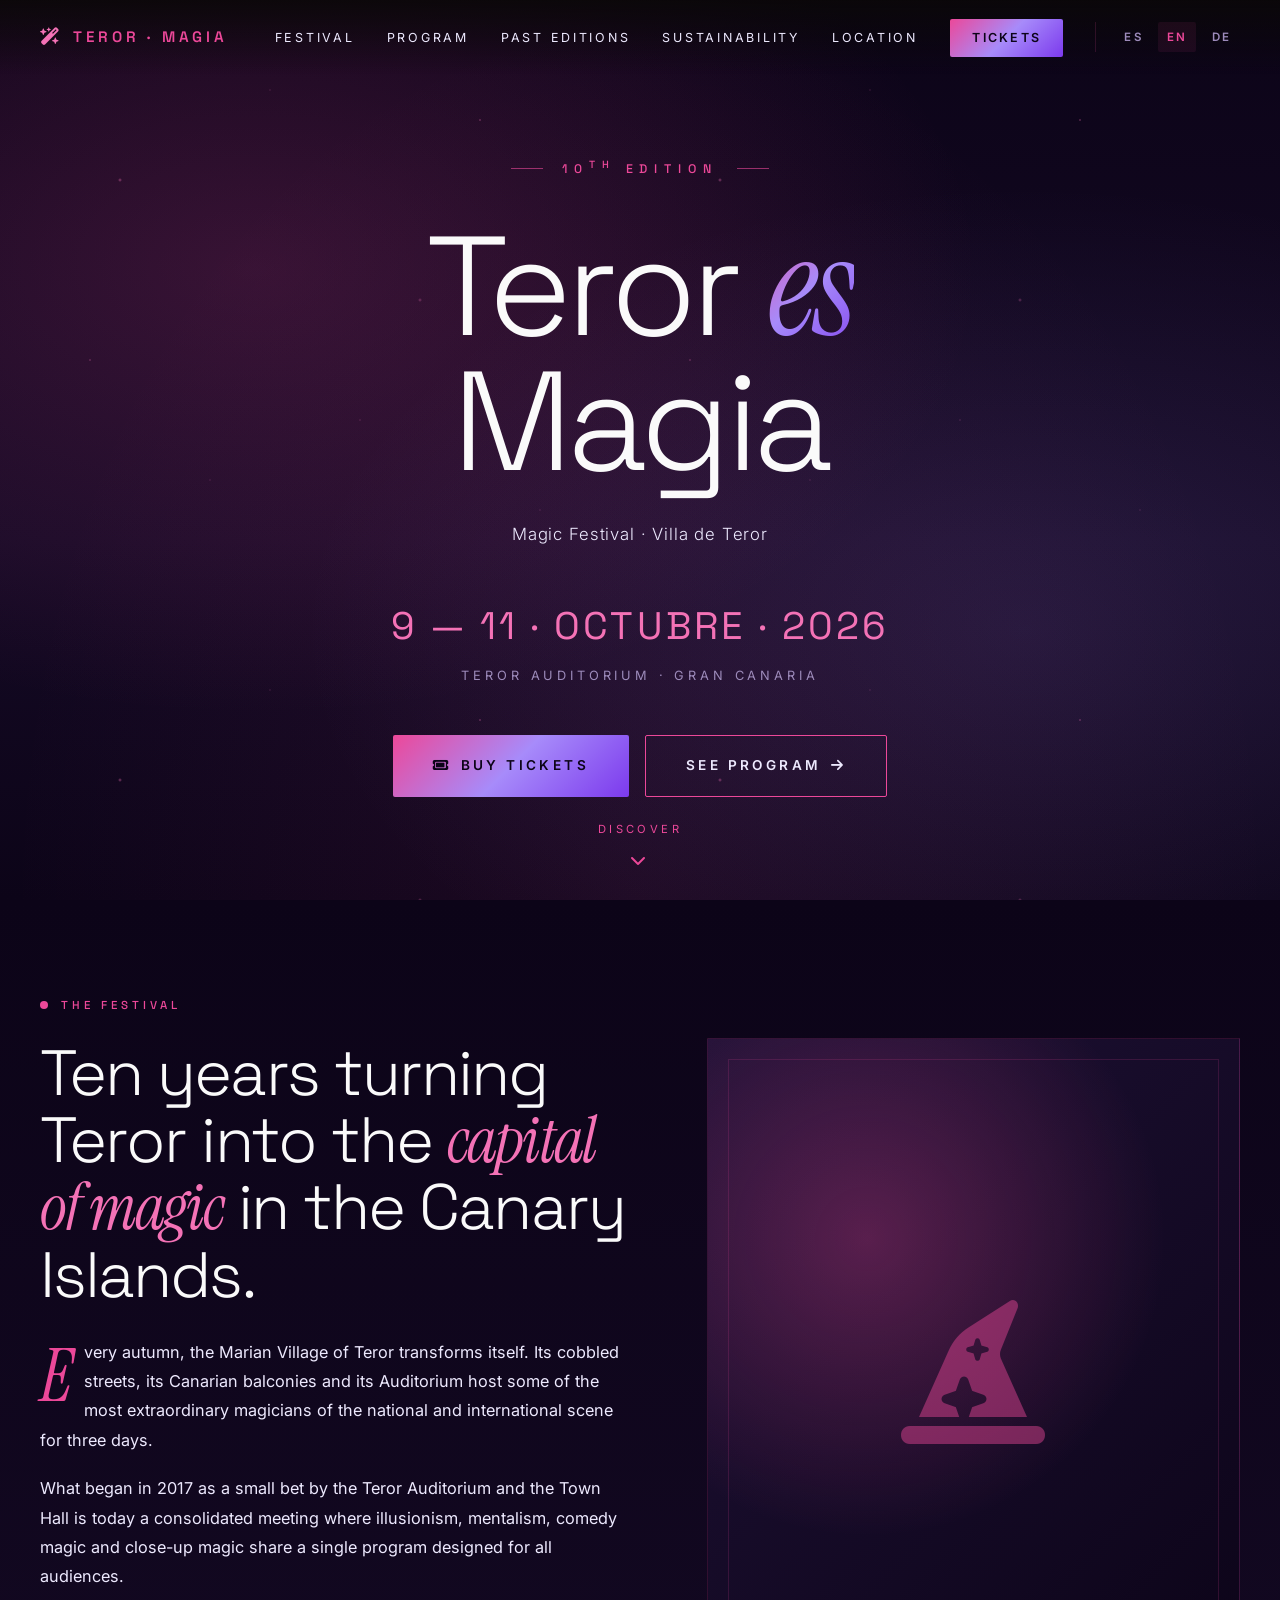
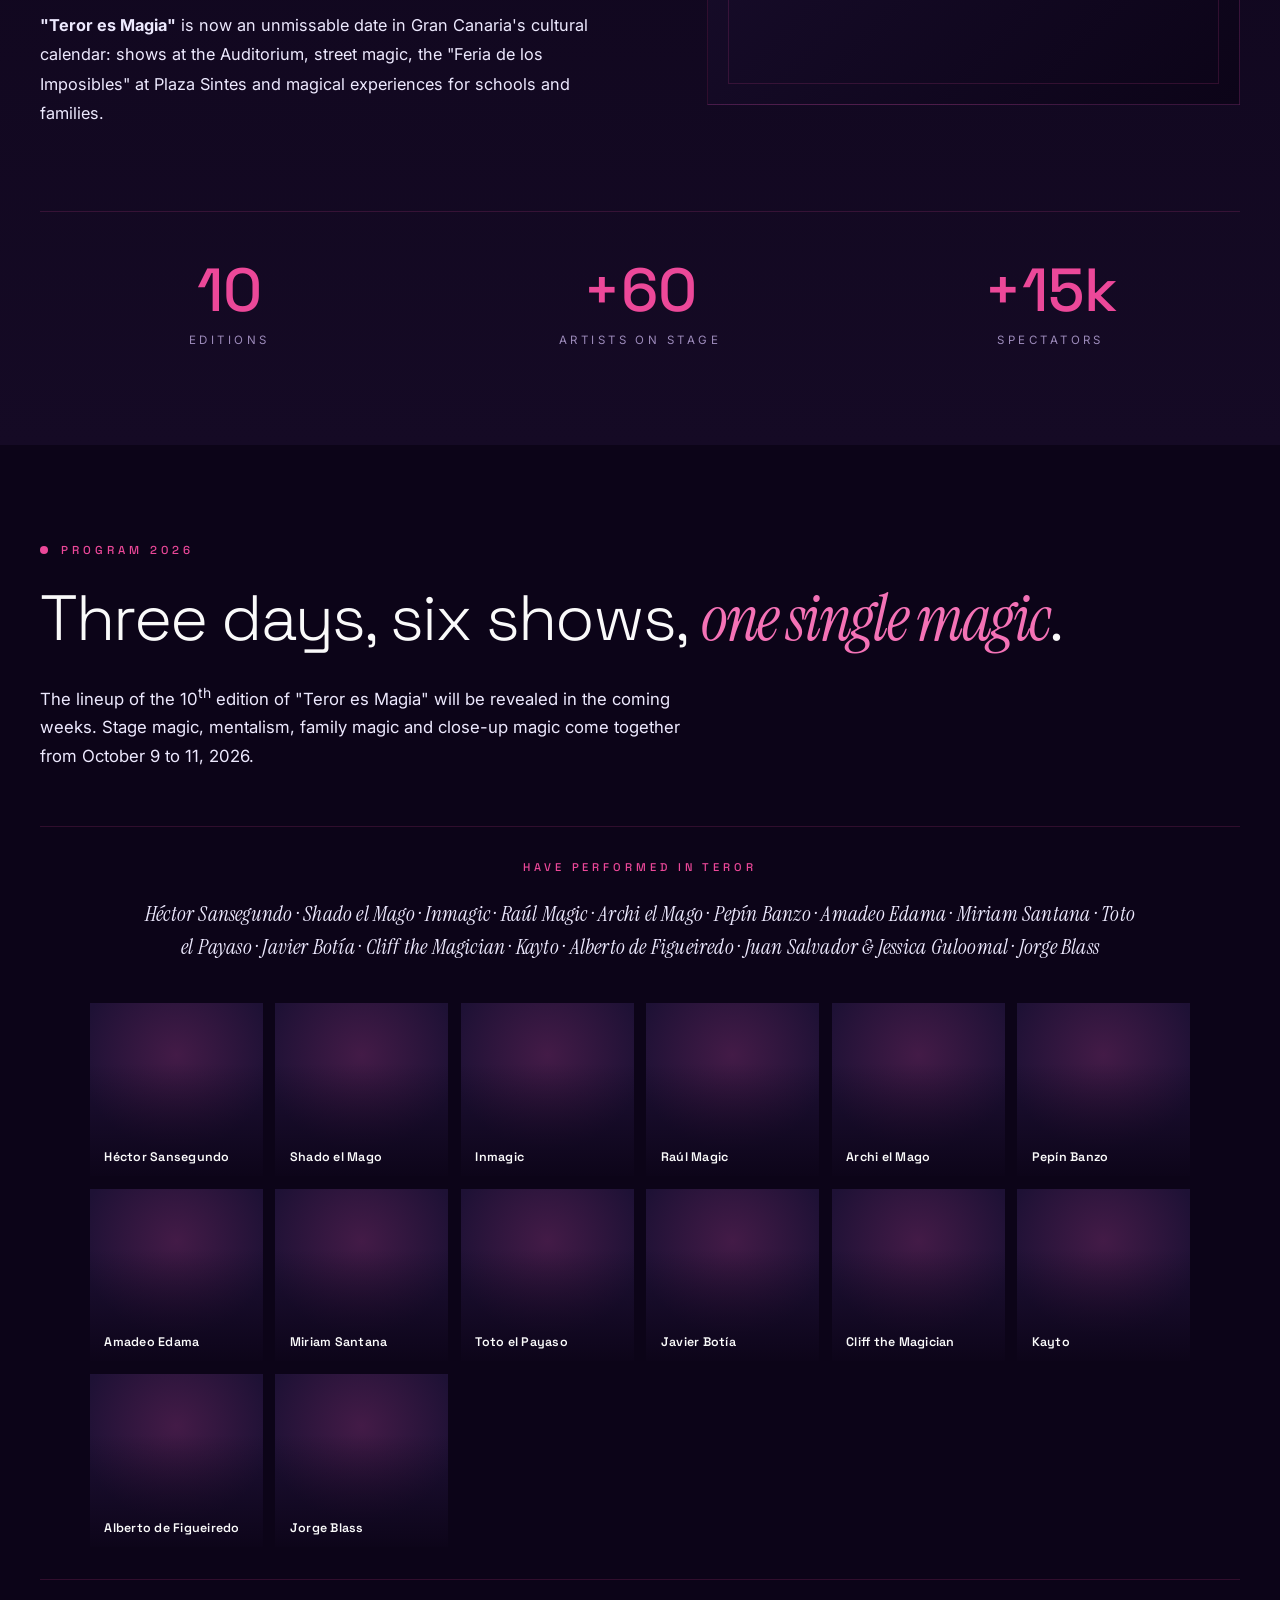
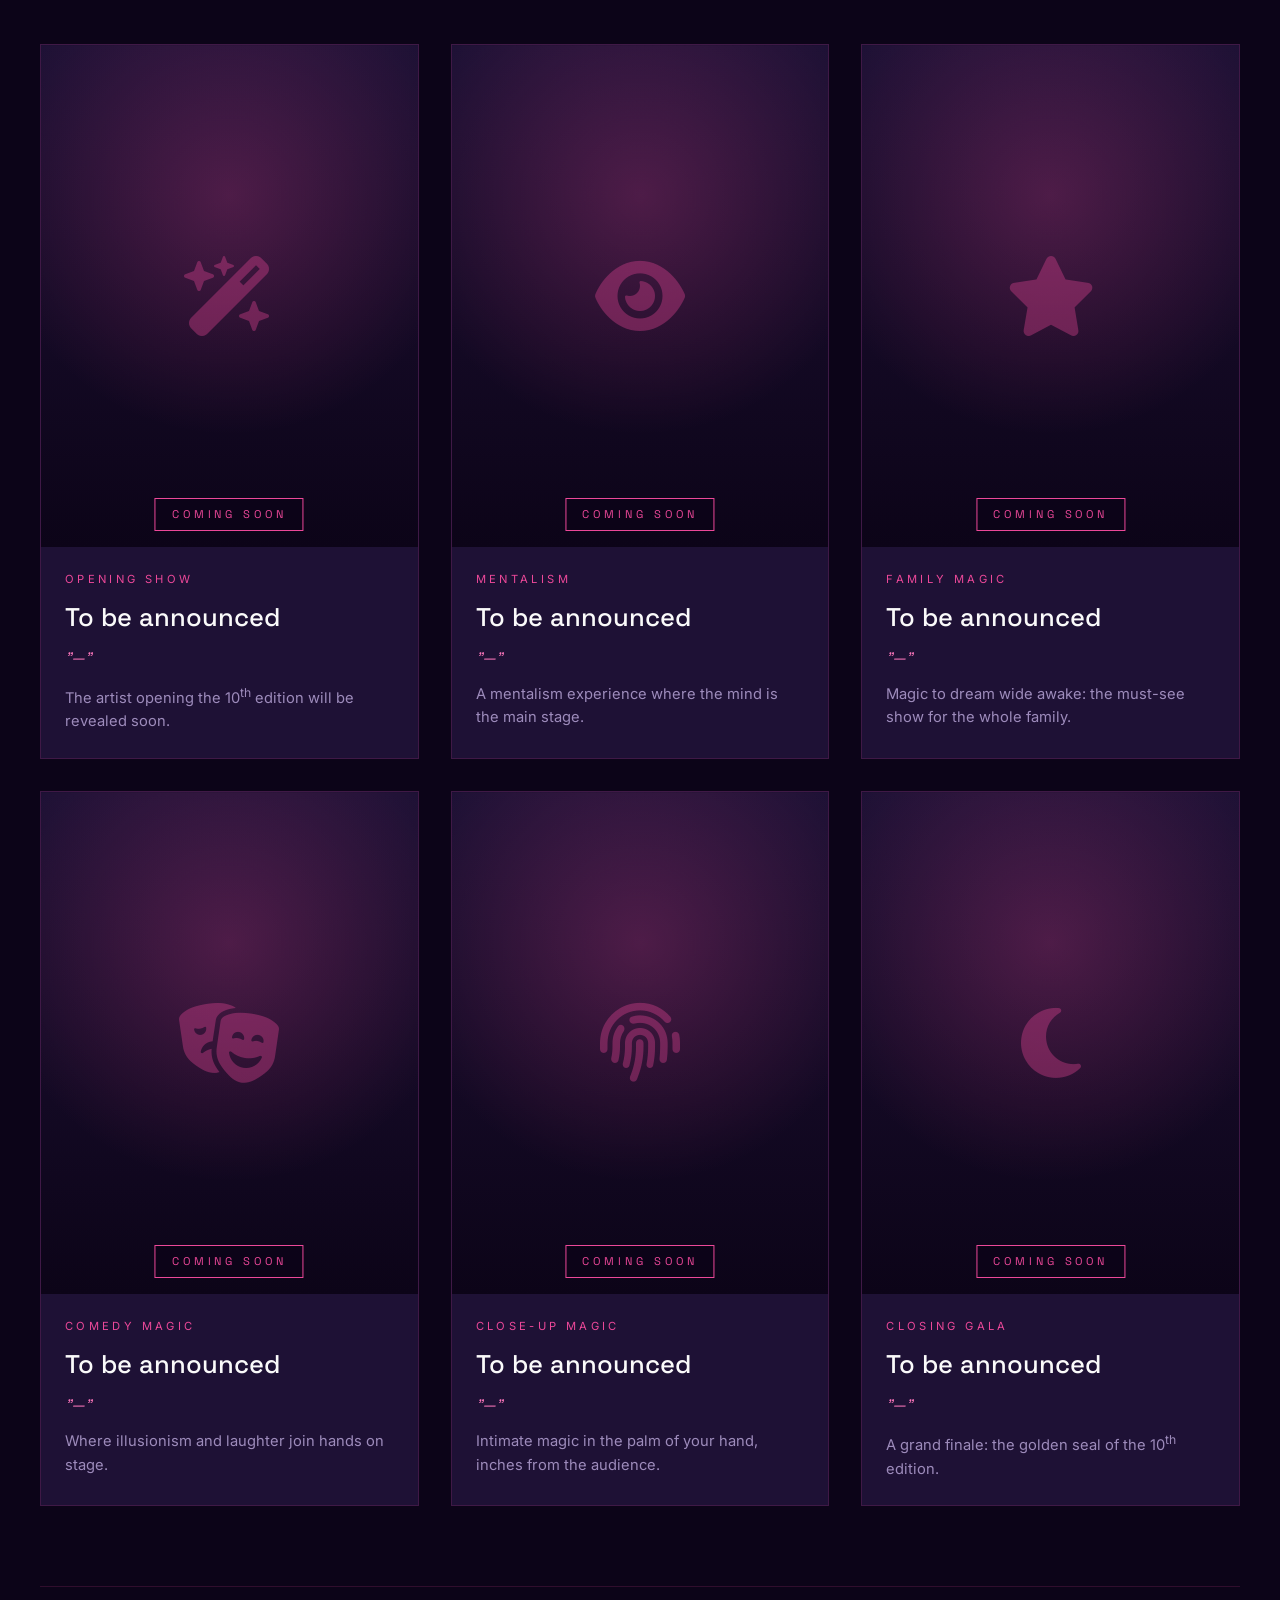
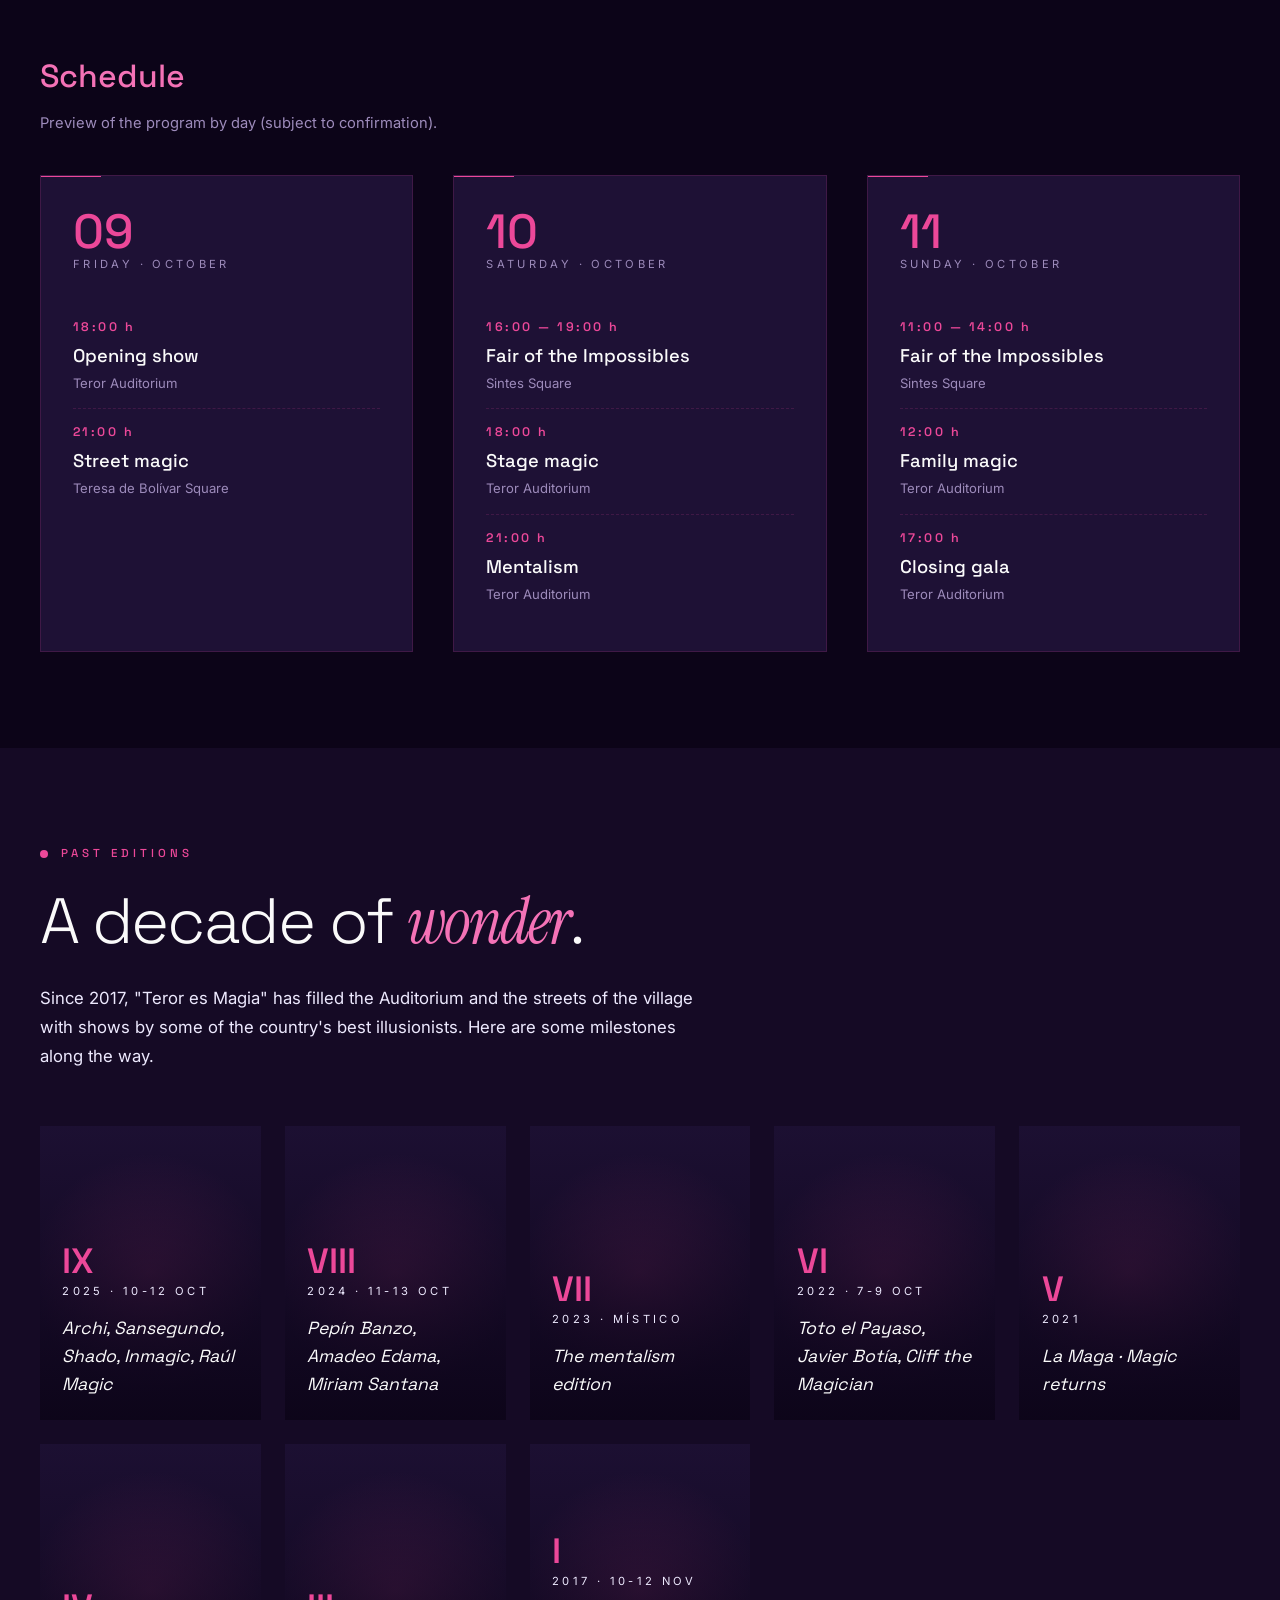
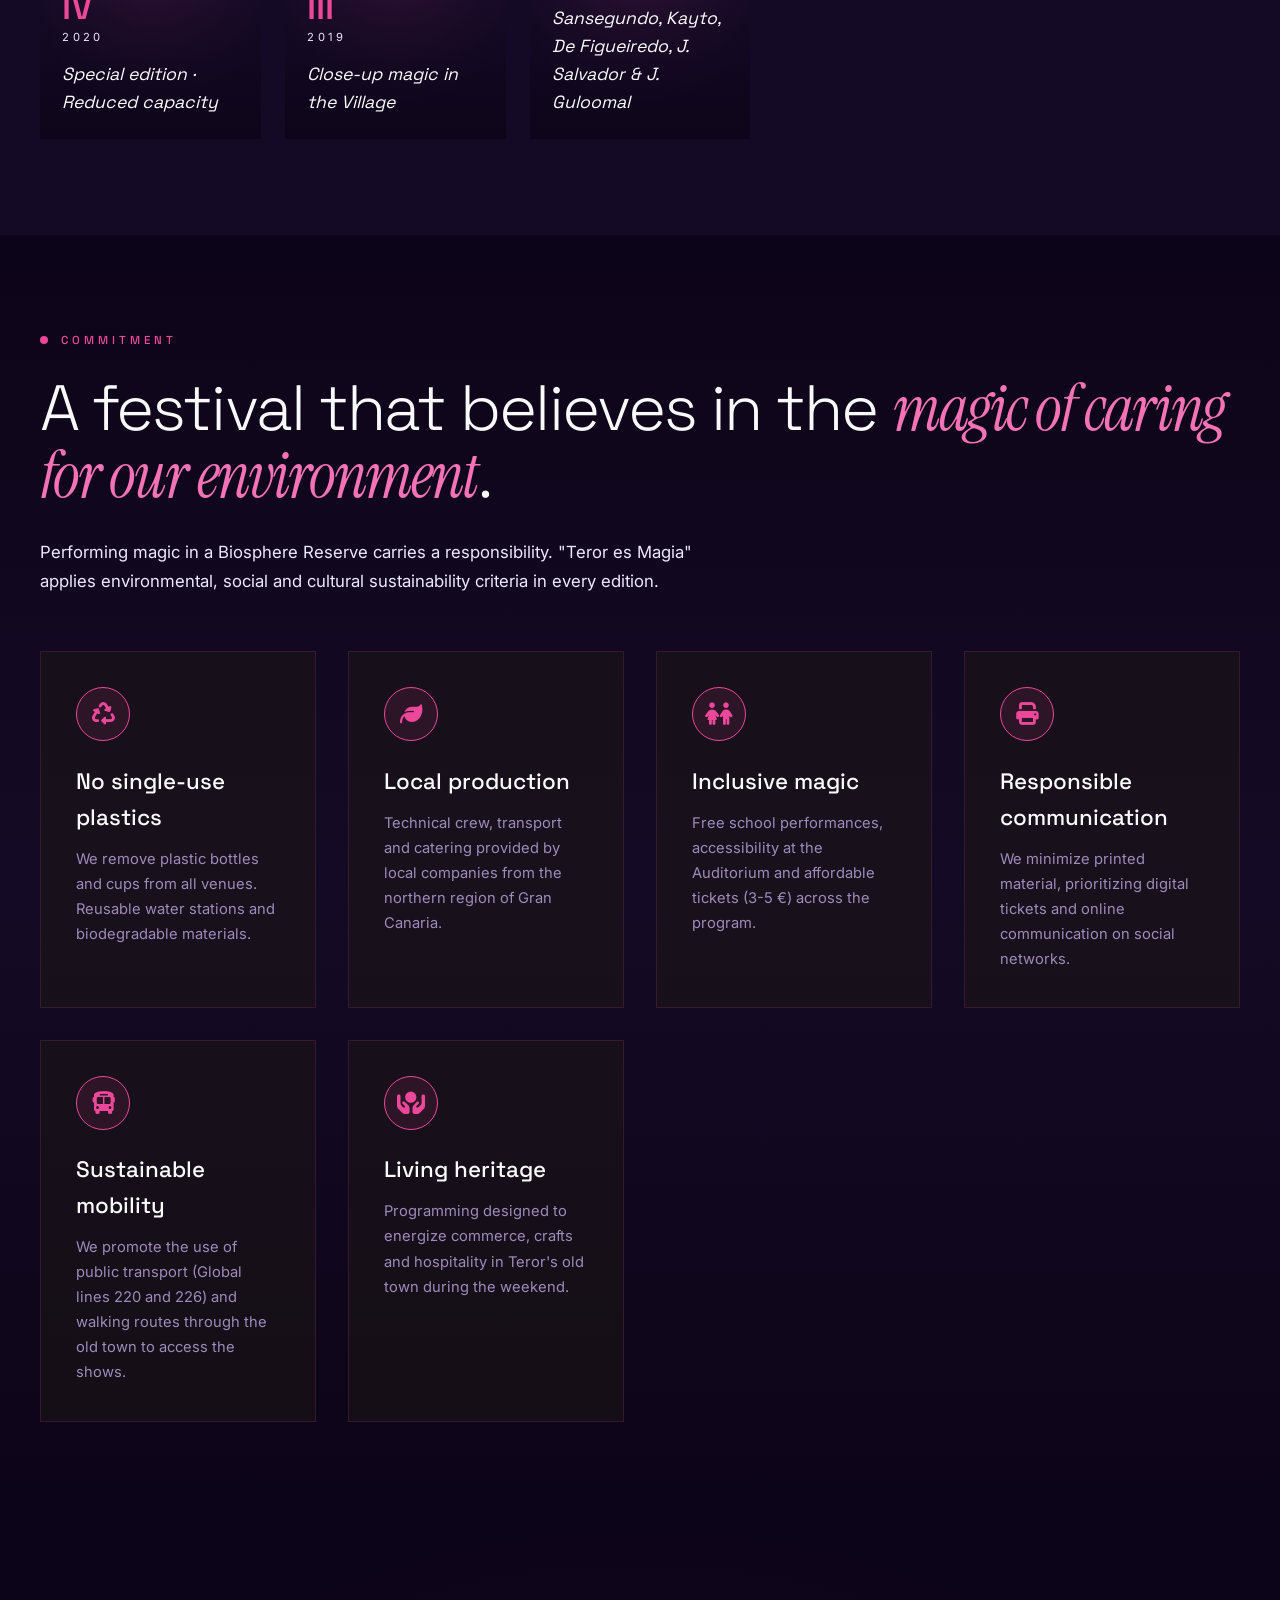
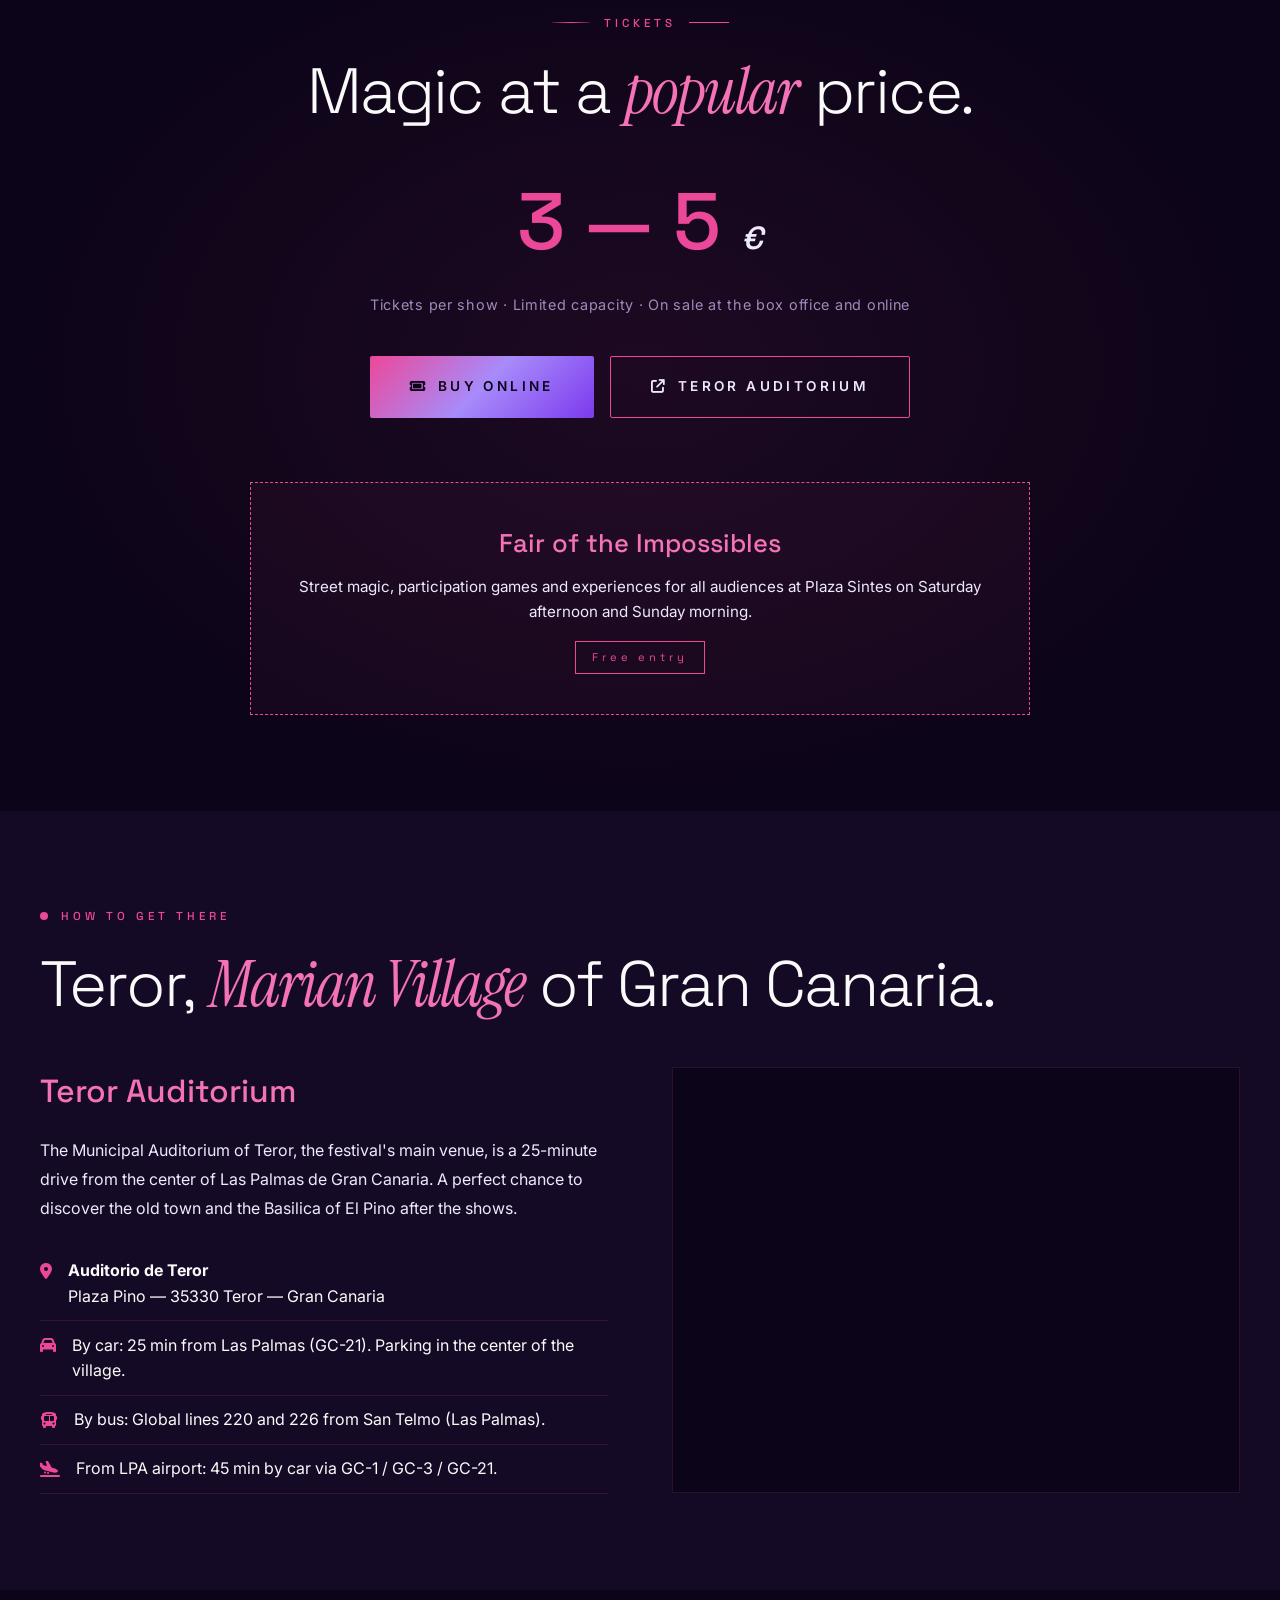
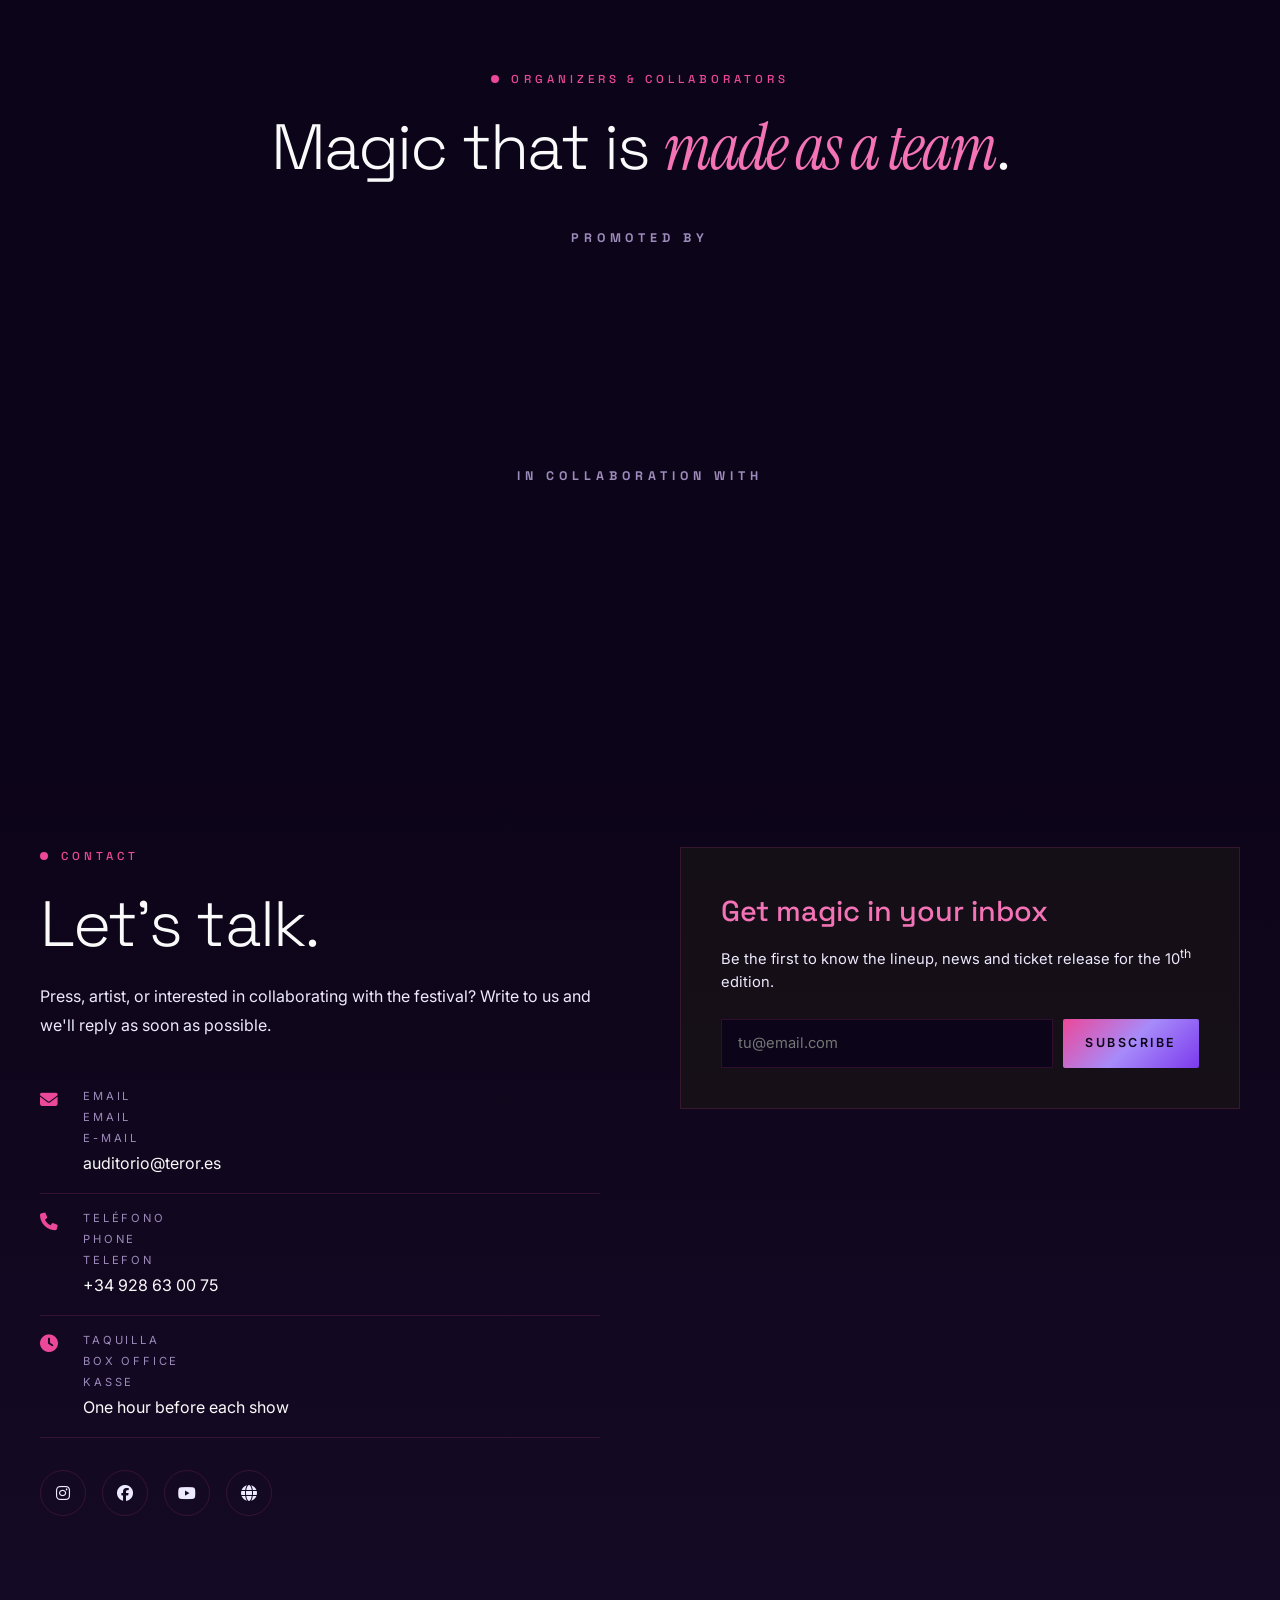
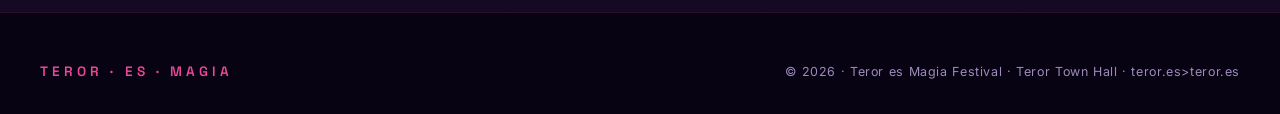
==== index.html @ 79faaa93 "Web Teror es Magia 2026 - X edicion" ====
<!DOCTYPE html>
<html lang="es">
<head>
<meta charset="UTF-8">
<meta name="viewport" content="width=device-width, initial-scale=1.0">
<title>Teror es Magia · X Festival de Magia · 9-11 octubre 2026</title>
<meta name="description" content="X Festival Teror es Magia. Del 9 al 11 de octubre de 2026, la Villa de Teror (Gran Canaria) se convierte en la capital de la magia y el ilusionismo.">
<meta property="og:title" content="Teror es Magia · X Festival de Magia">
<meta property="og:description" content="Del 9 al 11 de octubre de 2026, la Villa de Teror se transforma en el epicentro de la magia en Canarias.">
<meta property="og:type" content="website">
<meta property="og:locale" content="es_ES">
<meta property="og:locale:alternate" content="en_US">
<meta property="og:locale:alternate" content="de_DE">
<link rel="icon" type="image/svg+xml" href="img/favicon.svg">
<link rel="preconnect" href="https://fonts.googleapis.com">
<link rel="preconnect" href="https://fonts.gstatic.com" crossorigin>
<link href="https://fonts.googleapis.com/css2?family=Space+Grotesk:wght@300;400;500;600;700&family=Inter:wght@200;300;400;500;600;700&family=Instrument+Serif:ital@0;1&display=swap" rel="stylesheet">
<link rel="stylesheet" href="https://cdnjs.cloudflare.com/ajax/libs/font-awesome/6.5.1/css/all.min.css">
<style>
/* =================  RESET & BASE  ================= */
*,*::before,*::after{box-sizing:border-box;margin:0;padding:0}
:root{
  --bg:#0c0418;
  --bg-2:#150a25;
  --bg-3:#1e1135;
  --surface:#1a0e2e;
  --gold:#ec4899;             /* magenta principal (kept var name) */
  --gold-light:#f472b6;       /* magenta claro */
  --gold-dim:#a21caf;         /* magenta profundo */
  --cream:#ede9fe;
  --white:#fafafa;
  --mute:#9d8bbb;
  --red:#d946ef;              /* electric */
  --line:rgba(236,72,153,0.16);
  --shadow-gold:0 10px 40px rgba(236,72,153,0.22);
  --grad-gold:linear-gradient(135deg,#ec4899 0%,#a78bfa 50%,#7c3aed 100%);
  --grad-dark:linear-gradient(180deg,rgba(12,4,24,0) 0%,rgba(12,4,24,0.88) 70%,#0c0418 100%);
  --font-serif:'Space Grotesk',system-ui,sans-serif;
  --font-display:'Space Grotesk',system-ui,sans-serif;
  --font-italic:'Instrument Serif',serif;
  --font-body:'Inter',system-ui,sans-serif;
  --tr:0.4s cubic-bezier(.2,.7,.2,1);
}
html{scroll-behavior:smooth;-webkit-text-size-adjust:100%}
body{
  font-family:var(--font-body);
  background:var(--bg);
  color:var(--white);
  line-height:1.6;
  overflow-x:hidden;
  -webkit-font-smoothing:antialiased;
}
img{max-width:100%;display:block}
a{color:inherit;text-decoration:none;transition:color var(--tr)}
button{font:inherit;cursor:pointer;border:none;background:none;color:inherit}

/* =================  PAGE LOADER  ================= */
.loader{
  position:fixed;inset:0;background:var(--bg);z-index:9999;
  display:flex;align-items:center;justify-content:center;
  animation:loaderOut 0.6s ease 2.2s forwards;
}
.loader-logo{
  font-family:var(--font-serif);font-size:clamp(1.5rem,4vw,2.5rem);
  letter-spacing:0.4em;color:var(--gold);
  display:flex;gap:0.4em;
}
.loader-logo span{
  opacity:0;animation:letterIn 0.4s ease forwards;
}
.loader-logo span:nth-child(1){animation-delay:0.05s}
.loader-logo span:nth-child(2){animation-delay:0.15s}
.loader-logo span:nth-child(3){animation-delay:0.25s}
.loader-logo span:nth-child(4){animation-delay:0.35s}
.loader-logo span:nth-child(5){animation-delay:0.45s}
.loader-logo span:nth-child(6){animation-delay:0.55s}
.loader-logo span:nth-child(7){animation-delay:0.65s}
.loader-logo span:nth-child(8){animation-delay:0.75s}
.loader-logo span:nth-child(9){animation-delay:0.85s}
.loader-logo span:nth-child(10){animation-delay:0.95s}
.loader-logo span:nth-child(11){animation-delay:1.05s}
.loader-logo span:nth-child(12){animation-delay:1.15s}
.loader-logo span:nth-child(13){animation-delay:1.25s}
@keyframes letterIn{
  0%{opacity:0;transform:translateY(20px) rotateX(-90deg)}
  100%{opacity:1;transform:translateY(0) rotateX(0)}
}
@keyframes loaderOut{
  0%{opacity:1;visibility:visible}
  100%{opacity:0;visibility:hidden;pointer-events:none}
}
.loader.hidden{display:none}

/* =================  NAVBAR  ================= */
.nav{
  position:fixed;top:0;left:0;right:0;z-index:100;
  padding:1.4rem 2.5rem;
  display:flex;align-items:center;justify-content:space-between;
  transition:background var(--tr),padding var(--tr),box-shadow var(--tr);
  background:linear-gradient(180deg,rgba(10,8,7,0.85) 0%,rgba(10,8,7,0) 100%);
  backdrop-filter:blur(0px);
}
.nav.scrolled{
  background:rgba(10,8,7,0.92);
  backdrop-filter:blur(12px);
  padding:0.9rem 2.5rem;
  box-shadow:0 1px 0 var(--line),0 8px 30px rgba(0,0,0,0.5);
}
.nav-brand{
  font-family:var(--font-serif);
  letter-spacing:0.25em;
  font-size:0.95rem;
  font-weight:600;
  color:var(--gold);
  display:flex;align-items:center;gap:0.6rem;
}
.nav-brand i{color:var(--gold-light);font-size:1.1rem}
.nav-links{
  display:flex;gap:2rem;align-items:center;list-style:none;
}
.nav-links a{
  font-size:0.78rem;letter-spacing:0.22em;
  text-transform:uppercase;color:var(--cream);
  position:relative;padding:0.5rem 0;
}
.nav-links a:hover{color:var(--gold-light)}
.nav-links a::after{
  content:'';position:absolute;left:0;bottom:-2px;
  width:0;height:1px;background:var(--gold);transition:width var(--tr);
}
.nav-links a:hover::after{width:100%}
.nav-cta{
  background:var(--grad-gold);
  color:#0c0418 !important;
  padding:0.7rem 1.4rem !important;
  border-radius:2px;
  font-weight:600;
  letter-spacing:0.18em !important;
  transition:transform var(--tr),box-shadow var(--tr);
}
.nav-cta:hover{
  transform:translateY(-2px);
  box-shadow:var(--shadow-gold);
}
.nav-cta::after{display:none !important}
.lang-switch{
  display:flex;gap:0.4rem;align-items:center;
  padding-left:1.2rem;border-left:1px solid var(--line);
}
.lang-btn{
  font-size:0.72rem;letter-spacing:0.2em;font-weight:600;
  padding:0.35rem 0.55rem;
  color:var(--mute);transition:color var(--tr);
  border-radius:2px;
}
.lang-btn.active{color:var(--gold);background:rgba(236,72,153,0.08)}
.lang-btn:hover{color:var(--gold-light)}
.hamburger{display:none;flex-direction:column;gap:5px;padding:0.3rem;z-index:101}
.hamburger span{width:24px;height:1.5px;background:var(--cream);transition:transform var(--tr),opacity var(--tr)}
.hamburger.open span:nth-child(1){transform:translateY(7px) rotate(45deg)}
.hamburger.open span:nth-child(2){opacity:0}
.hamburger.open span:nth-child(3){transform:translateY(-7px) rotate(-45deg)}

@media (max-width:980px){
  .nav{padding:1rem 1.4rem}
  .nav.scrolled{padding:0.8rem 1.4rem}
  .hamburger{display:flex}
  .nav-links{
    position:fixed;top:0;right:-100%;width:80%;max-width:340px;height:100vh;
    background:var(--bg-2);flex-direction:column;justify-content:center;gap:2rem;
    transition:right var(--tr);padding:2rem;border-left:1px solid var(--line);
  }
  .nav-links.open{right:0}
  .nav-links a{font-size:0.95rem}
  .lang-switch{padding-left:0;border-left:0;border-top:1px solid var(--line);padding-top:1.5rem;margin-top:1rem}
}

/* =================  HERO  ================= */
.hero{
  position:relative;min-height:100vh;
  display:flex;flex-direction:column;justify-content:center;align-items:center;
  text-align:center;padding:6rem 1.5rem 3rem;
  overflow:hidden;
}
.hero::before{
  content:'';position:absolute;inset:0;z-index:0;
  background:
    radial-gradient(ellipse at 20% 30%,rgba(236,72,153,0.18) 0%,transparent 50%),
    radial-gradient(ellipse at 80% 70%,rgba(167,139,250,0.12) 0%,transparent 50%),
    radial-gradient(ellipse at 50% 100%,rgba(236,72,153,0.08) 0%,transparent 70%),
    linear-gradient(180deg,#0c0418 0%,#150a25 60%,#0c0418 100%);
}
.hero::after{
  content:'';position:absolute;inset:0;z-index:0;opacity:0.6;
  background-image:
    radial-gradient(2px 2px at 20% 30%,rgba(244,114,182,0.8),transparent),
    radial-gradient(1px 1px at 60% 70%,rgba(244,114,182,0.6),transparent),
    radial-gradient(1.5px 1.5px at 80% 20%,rgba(244,114,182,0.7),transparent),
    radial-gradient(1px 1px at 35% 80%,rgba(244,114,182,0.5),transparent),
    radial-gradient(2px 2px at 70% 50%,rgba(244,114,182,0.6),transparent),
    radial-gradient(1px 1px at 90% 85%,rgba(244,114,182,0.5),transparent),
    radial-gradient(1.5px 1.5px at 15% 60%,rgba(244,114,182,0.6),transparent),
    radial-gradient(1px 1px at 45% 15%,rgba(244,114,182,0.5),transparent);
  background-size:600px 600px;
  animation:twinkle 8s ease-in-out infinite;
}
@keyframes twinkle{
  0%,100%{opacity:0.4}
  50%{opacity:0.8}
}
.hero-inner{position:relative;z-index:2;max-width:1100px;margin:0 auto}
.hero-edition{
  font-family:var(--font-serif);font-weight:500;
  font-size:0.78rem;letter-spacing:0.55em;
  color:var(--gold);margin-bottom:2.5rem;
  display:inline-flex;align-items:center;gap:1.2rem;
  text-transform:uppercase;
}
.hero-edition::before,.hero-edition::after{
  content:'';width:32px;height:1px;background:var(--gold);opacity:0.6;
}
.hero-title{
  font-family:var(--font-display);
  font-size:clamp(3.5rem,11vw,9.5rem);
  font-weight:300;line-height:0.95;
  color:var(--white);
  margin-bottom:2rem;
  letter-spacing:-0.04em;
}
.hero-title .gold{
  font-family:var(--font-italic);
  background:var(--grad-gold);
  -webkit-background-clip:text;background-clip:text;
  -webkit-text-fill-color:transparent;
  font-style:italic;
  font-weight:400;
  letter-spacing:-0.02em;
}
.hero-sub{
  font-family:var(--font-body);
  font-size:clamp(0.85rem,1.4vw,1.05rem);
  letter-spacing:0.05em;font-weight:300;
  color:var(--cream);
  margin-bottom:3rem;
  opacity:0.9;
}
.hero-dates{
  font-family:var(--font-display);
  font-size:clamp(1.4rem,3.5vw,2.4rem);
  font-weight:400;
  color:var(--gold-light);
  margin-bottom:0.6rem;letter-spacing:0.08em;
}
.hero-place{
  font-size:0.8rem;letter-spacing:0.3em;
  color:var(--mute);text-transform:uppercase;
  margin-bottom:3rem;
}
.hero-cta{display:flex;gap:1rem;justify-content:center;flex-wrap:wrap}
.btn{
  display:inline-flex;align-items:center;gap:0.6rem;
  padding:1rem 2rem;font-size:0.78rem;
  letter-spacing:0.25em;text-transform:uppercase;font-weight:600;
  transition:all var(--tr);border-radius:2px;
  cursor:pointer;
}
.btn-primary{
  background:var(--grad-gold);color:#0c0418;
}
.btn-primary:hover{transform:translateY(-3px);box-shadow:var(--shadow-gold)}
.btn-ghost{
  background:transparent;color:var(--cream);
  border:1px solid var(--gold);
}
.btn-ghost:hover{background:rgba(236,72,153,0.1);color:var(--gold-light)}
.btn-large{padding:1.2rem 2.5rem;font-size:0.85rem}

.hero-scroll{
  position:absolute;bottom:2rem;left:50%;transform:translateX(-50%);
  z-index:2;font-size:0.7rem;letter-spacing:0.3em;
  color:var(--gold);text-transform:uppercase;
  display:flex;flex-direction:column;align-items:center;gap:0.8rem;
}
.hero-scroll i{font-size:1rem;animation:bounce 2s infinite}
@keyframes bounce{
  0%,100%{transform:translateY(0)}
  50%{transform:translateY(8px)}
}

/* =================  SECTIONS  ================= */
section{padding:6rem 2rem;position:relative}
.container{max-width:1200px;margin:0 auto}
.section-label{
  font-family:var(--font-serif);font-weight:500;
  font-size:0.72rem;letter-spacing:0.35em;
  color:var(--gold);text-transform:uppercase;
  margin-bottom:1.6rem;
  display:flex;align-items:center;gap:0.8rem;
}
.section-label::before{
  content:'';width:8px;height:8px;border-radius:50%;background:var(--gold);
}
.section-title{
  font-family:var(--font-display);
  font-size:clamp(2.2rem,5vw,4rem);
  font-weight:300;line-height:1.05;
  color:var(--white);margin-bottom:1.8rem;
  letter-spacing:-0.03em;
}
.section-title em{
  font-style:italic;color:var(--gold-light);
  font-family:var(--font-italic);font-weight:400;
}
.section-intro{
  font-size:1.05rem;color:var(--cream);
  max-width:680px;margin-bottom:3.5rem;
  line-height:1.7;
}

/* =================  ABOUT  ================= */
#sobre{background:linear-gradient(180deg,#0c0418 0%,#150a25 100%)}
.about-grid{
  display:grid;grid-template-columns:1.1fr 1fr;gap:5rem;align-items:center;
}
.about-text p{margin-bottom:1.2rem;color:var(--cream);font-size:1.02rem;line-height:1.8}
.about-text .lead::first-letter{
  font-family:var(--font-italic);font-size:4.5rem;font-weight:400;
  font-style:italic;
  float:left;line-height:0.9;padding:0.4rem 0.7rem 0 0;color:var(--gold);
}
.about-visual{
  position:relative;aspect-ratio:4/5;
  background:
    radial-gradient(circle at 30% 30%,rgba(236,72,153,0.3) 0%,transparent 50%),
    linear-gradient(135deg,#1e1135 0%,#0c0418 100%);
  border:1px solid var(--line);
  display:flex;align-items:center;justify-content:center;
  overflow:hidden;
}
.about-visual::before{
  content:'';position:absolute;inset:20px;border:1px solid var(--line);
  pointer-events:none;
}
.about-visual i{font-size:9rem;color:var(--gold);opacity:0.45}
.about-stats{
  display:grid;grid-template-columns:repeat(3,1fr);gap:2rem;
  margin-top:4rem;padding-top:3rem;border-top:1px solid var(--line);
}
.stat{text-align:center}
.stat-num{
  font-family:var(--font-display);
  font-size:clamp(2.5rem,5vw,3.8rem);font-weight:500;
  color:var(--gold);line-height:1;
}
.stat-label{
  font-size:0.72rem;letter-spacing:0.3em;
  color:var(--mute);text-transform:uppercase;margin-top:0.6rem;
}

@media (max-width:780px){
  .about-grid{grid-template-columns:1fr;gap:3rem}
  .about-stats{grid-template-columns:repeat(3,1fr);gap:1rem}
}

/* =================  PROGRAMA / ARTISTAS  ================= */
#programa{background:var(--bg)}
.artists-grid{
  display:grid;grid-template-columns:repeat(auto-fit,minmax(280px,1fr));
  gap:2rem;margin-top:3rem;
}
.artist-card{
  position:relative;background:var(--bg-3);
  border:1px solid var(--line);
  overflow:hidden;transition:transform var(--tr),border-color var(--tr);
}
.artist-card:hover{transform:translateY(-6px);border-color:var(--gold)}
.artist-img{
  aspect-ratio:3/4;
  background:
    radial-gradient(circle at 50% 30%,rgba(236,72,153,0.25) 0%,transparent 60%),
    linear-gradient(180deg,#1e1135 0%,#0c0418 100%);
  background-size:cover;background-position:center;
  position:relative;
  display:flex;align-items:center;justify-content:center;
  overflow:hidden;
}
.artist-img.has-photo{
  background-blend-mode:luminosity;
}
.artist-img i{font-size:5rem;color:var(--gold);opacity:0.35}
.artist-img.has-photo i{display:none}
.artist-img.tba::after{
  content:'PRÓXIMAMENTE';
  position:absolute;bottom:1rem;left:50%;transform:translateX(-50%);
  font-family:var(--font-serif);font-size:0.7rem;letter-spacing:0.35em;
  color:var(--gold);padding:0.4rem 1rem;
  border:1px solid var(--gold);background:rgba(12,4,24,0.7);
}
[data-lang="en"] .artist-img.tba::after{content:'COMING SOON'}
[data-lang="de"] .artist-img.tba::after{content:'DEMNÄCHST'}
.artist-info{padding:1.5rem}
.artist-country{
  font-size:0.7rem;letter-spacing:0.3em;color:var(--gold);
  text-transform:uppercase;margin-bottom:0.5rem;
}
.artist-name{
  font-family:var(--font-display);font-size:1.6rem;font-weight:500;
  color:var(--white);margin-bottom:0.5rem;
}
.artist-show{
  font-family:var(--font-serif);font-style:italic;font-size:0.95rem;
  color:var(--gold-light);margin-bottom:0.8rem;
}
.artist-desc{
  font-size:0.92rem;color:var(--mute);line-height:1.6;
}

.lineup-history{
  margin:3rem 0 4rem;padding:2rem 0;
  border-top:1px solid var(--line);border-bottom:1px solid var(--line);
}
.lineup-label{
  font-family:var(--font-serif);font-size:0.7rem;letter-spacing:0.35em;
  color:var(--gold);text-transform:uppercase;margin-bottom:1.2rem;font-weight:500;
  text-align:center;
}
.lineup-names{
  font-family:var(--font-italic);font-style:italic;
  font-size:clamp(1.05rem,1.8vw,1.3rem);
  color:var(--cream);line-height:1.6;letter-spacing:0.01em;
  max-width:1000px;margin:0 auto 2.5rem;text-align:center;
}
.past-artists{
  display:grid;
  grid-template-columns:repeat(auto-fill,minmax(150px,1fr));
  gap:0.8rem;max-width:1100px;margin:0 auto;
}
.past-artist{
  position:relative;aspect-ratio:1/1;overflow:hidden;
  background-color:#1e1135;background-size:cover;background-position:center top;
}
.past-artist::before{
  content:'';position:absolute;inset:0;z-index:1;
  background:radial-gradient(circle at 50% 30%,rgba(236,72,153,0.18) 0%,transparent 65%);
}
.past-artist::after{
  content:'';position:absolute;inset:0;z-index:1;
  background:linear-gradient(180deg,rgba(12,4,24,0) 35%,rgba(12,4,24,0.95) 100%);
}
.past-artist .name{
  position:absolute;left:0;right:0;bottom:0;padding:0.7rem 0.9rem;
  font-family:var(--font-serif);font-weight:600;font-size:0.78rem;
  color:var(--white);z-index:2;letter-spacing:0.02em;line-height:1.2;
}
.program-timeline{
  margin-top:5rem;padding-top:4rem;border-top:1px solid var(--line);
}
.timeline-grid{display:grid;grid-template-columns:repeat(3,1fr);gap:2.5rem}
.day-block{
  background:var(--bg-3);border:1px solid var(--line);
  padding:2rem;position:relative;
}
.day-block::before{
  content:'';position:absolute;top:0;left:0;width:60px;height:1px;background:var(--gold);
}
.day-num{
  font-family:var(--font-display);font-size:3rem;font-weight:500;
  color:var(--gold);line-height:1;
}
.day-month{
  font-size:0.7rem;letter-spacing:0.3em;color:var(--mute);
  text-transform:uppercase;margin-bottom:1.8rem;
}
.day-event{
  padding:0.9rem 0;border-bottom:1px dashed var(--line);
}
.day-event:last-child{border-bottom:none}
.event-time{
  font-family:var(--font-serif);font-size:0.78rem;letter-spacing:0.2em;
  color:var(--gold);font-weight:600;
}
.event-title{
  font-family:var(--font-display);font-size:1.15rem;font-weight:500;
  color:var(--white);margin-top:0.2rem;
}
.event-place{font-size:0.82rem;color:var(--mute);margin-top:0.15rem}

@media (max-width:780px){
  .timeline-grid{grid-template-columns:1fr}
}

/* =================  EDICIONES ANTERIORES  ================= */
#ediciones{background:var(--bg-2)}
.editions-track{
  display:grid;grid-template-columns:repeat(auto-fit,minmax(220px,1fr));
  gap:1.5rem;margin-top:3rem;
}
.edition-card{
  position:relative;aspect-ratio:3/4;overflow:hidden;
  background-color:#1e1135;
  background-size:cover;background-position:center;
  cursor:pointer;
  transition:transform var(--tr);
}
.edition-card:hover{transform:translateY(-4px)}
.edition-card::before{
  content:'';position:absolute;inset:0;
  background:
    radial-gradient(circle at center,rgba(236,72,153,0.18) 0%,transparent 65%);
}
.edition-card::after{
  content:'';position:absolute;inset:0;
  background:linear-gradient(180deg,rgba(12,4,24,0.1) 0%,rgba(12,4,24,0.5) 50%,rgba(12,4,24,0.95) 100%);
}
.edition-meta{
  position:absolute;left:1.4rem;right:1.4rem;bottom:1.4rem;z-index:2;
}
.edition-roman{
  font-family:var(--font-serif);font-size:2.2rem;font-weight:600;
  color:var(--gold);line-height:1;
}
.edition-year{
  font-size:0.7rem;letter-spacing:0.3em;color:var(--cream);
  margin-top:0.3rem;text-transform:uppercase;
}
.edition-title{
  font-family:var(--font-display);font-style:italic;
  font-size:1.1rem;color:var(--white);margin-top:0.8rem;
}
.edition-icon{
  position:absolute;top:1.4rem;right:1.4rem;z-index:2;
  font-size:1.6rem;color:var(--gold);opacity:0.6;
}

/* =================  SOSTENIBILIDAD  ================= */
#sostenibilidad{
  background:
    linear-gradient(180deg,#0c0418 0%,#150a25 50%,#0c0418 100%);
  position:relative;
}
.sus-grid{
  display:grid;grid-template-columns:repeat(auto-fit,minmax(240px,1fr));
  gap:2rem;margin-top:3rem;
}
.sus-card{
  background:rgba(28,24,20,0.5);border:1px solid var(--line);
  padding:2.2rem;text-align:left;
  transition:transform var(--tr),border-color var(--tr);
}
.sus-card:hover{transform:translateY(-4px);border-color:var(--gold)}
.sus-icon{
  width:54px;height:54px;border-radius:50%;
  background:rgba(236,72,153,0.1);border:1px solid var(--gold);
  display:flex;align-items:center;justify-content:center;
  font-size:1.4rem;color:var(--gold);margin-bottom:1.4rem;
}
.sus-card h4{
  font-family:var(--font-display);font-size:1.4rem;font-weight:500;
  color:var(--white);margin-bottom:0.7rem;
}
.sus-card p{
  font-size:0.92rem;color:var(--mute);line-height:1.7;
}

/* =================  ENTRADAS  ================= */
#entradas{
  background:
    radial-gradient(ellipse at center,rgba(236,72,153,0.08) 0%,transparent 70%),
    #0c0418;
  text-align:center;
}
.tickets-wrap{max-width:780px;margin:0 auto;text-align:center}
.tickets-wrap .section-label{justify-content:center}
.tickets-wrap .section-label::before,
.tickets-wrap .section-label::after{
  content:'';width:40px;height:1px;background:var(--gold);
}
.tickets-price{
  font-family:var(--font-display);
  font-size:clamp(3rem,7vw,5rem);font-weight:500;
  color:var(--gold);margin:2rem 0 0.5rem;
}
.tickets-price small{
  font-size:0.4em;color:var(--cream);font-style:italic;
}
.tickets-note{
  font-size:0.9rem;color:var(--mute);margin-bottom:2.5rem;letter-spacing:0.05em;
}
.tickets-cta{display:flex;gap:1rem;justify-content:center;flex-wrap:wrap;margin-top:2rem}
.tickets-feria{
  margin-top:4rem;padding:2.5rem;
  border:1px dashed var(--gold);background:rgba(236,72,153,0.04);
}
.tickets-feria h4{
  font-family:var(--font-display);font-size:1.6rem;font-weight:500;
  color:var(--gold-light);margin-bottom:0.6rem;
}
.tickets-feria p{color:var(--cream);font-size:0.95rem;line-height:1.7}
.tickets-feria .free-tag{
  display:inline-block;margin-top:1rem;
  font-family:var(--font-serif);font-size:0.7rem;letter-spacing:0.35em;
  color:var(--gold);padding:0.4rem 1rem;border:1px solid var(--gold);
}

/* =================  UBICACION  ================= */
#ubicacion{background:var(--bg-2)}
.location-grid{
  display:grid;grid-template-columns:1fr 1fr;gap:4rem;align-items:center;
}
.location-info h3{
  font-family:var(--font-display);font-size:2rem;font-weight:500;
  color:var(--gold-light);margin-bottom:1.2rem;
}
.location-info p{
  color:var(--cream);font-size:1rem;line-height:1.8;margin-bottom:1rem;
}
.location-info ul{list-style:none;margin-top:1.5rem}
.location-info ul li{
  padding:0.7rem 0;border-bottom:1px solid var(--line);
  display:flex;gap:1rem;align-items:flex-start;
}
.location-info ul li i{color:var(--gold);margin-top:0.3rem}
.map-wrap{
  aspect-ratio:4/3;border:1px solid var(--line);
  background:#0c0418;position:relative;overflow:hidden;
}
.map-wrap iframe{width:100%;height:100%;border:none;filter:grayscale(0.3) brightness(0.85) contrast(1.1)}

@media (max-width:780px){
  .location-grid{grid-template-columns:1fr;gap:2.5rem}
}

/* =================  PATROCINADORES  ================= */
#patrocinadores{
  background:var(--bg);text-align:center;padding:5rem 2rem;
}
.sponsors-block{margin-top:3rem}
.sponsors-block h4{
  font-family:var(--font-serif);font-size:0.78rem;letter-spacing:0.4em;
  color:var(--mute);text-transform:uppercase;margin-bottom:2rem;
}
.sponsors-grid{
  display:flex;flex-wrap:wrap;justify-content:center;align-items:center;
  gap:3rem;margin-bottom:3.5rem;
}
.sponsor-logo{
  height:96px;padding:1.4rem 2rem;
  display:flex;align-items:center;justify-content:center;
  transition:opacity var(--tr),transform var(--tr);
  opacity:0.85;filter:grayscale(0.1);
}
.sponsor-logo:hover{opacity:1;transform:translateY(-2px);filter:none}
.sponsor-logo img{max-height:100%;max-width:240px;width:auto;height:auto;display:block}
.sponsors-block.promotor .sponsor-logo{height:130px}
.sponsors-block.promotor .sponsor-logo img{max-width:300px}

/* =================  CONTACTO  ================= */
#contacto{
  background:linear-gradient(180deg,#0c0418 0%,#150a25 100%);
}
.contact-grid{
  display:grid;grid-template-columns:1fr 1fr;gap:5rem;align-items:start;
}
.contact-info p{color:var(--cream);font-size:1rem;line-height:1.8;margin-bottom:2rem}
.contact-list{list-style:none}
.contact-list li{
  display:flex;gap:1.2rem;align-items:flex-start;
  padding:1rem 0;border-bottom:1px solid var(--line);
}
.contact-list li i{
  color:var(--gold);font-size:1.1rem;margin-top:0.2rem;width:24px;
}
.contact-list a:hover{color:var(--gold-light)}
.contact-list span.label{
  font-size:0.7rem;letter-spacing:0.25em;color:var(--mute);
  text-transform:uppercase;display:block !important;margin-bottom:0.2rem;
}
.socials{
  display:flex;gap:1rem;margin-top:2rem;
}
.socials a{
  width:46px;height:46px;border-radius:50%;
  display:flex;align-items:center;justify-content:center;
  border:1px solid var(--line);color:var(--cream);
  transition:all var(--tr);
}
.socials a:hover{
  background:var(--gold);color:#0c0418;border-color:var(--gold);transform:translateY(-3px);
}
.newsletter{
  background:rgba(28,24,20,0.5);border:1px solid var(--line);
  padding:2.5rem;
}
.newsletter h3{
  font-family:var(--font-display);font-size:1.8rem;font-weight:500;
  color:var(--gold-light);margin-bottom:0.6rem;
}
.newsletter p{color:var(--cream);font-size:0.92rem;margin-bottom:1.5rem;line-height:1.6}
.newsletter form{display:flex;gap:0.6rem;flex-wrap:wrap}
.newsletter input{
  flex:1;min-width:180px;padding:0.9rem 1rem;
  background:#0c0418;border:1px solid var(--line);color:var(--white);
  font-family:var(--font-body);font-size:0.92rem;
}
.newsletter input:focus{outline:none;border-color:var(--gold)}
.newsletter button{
  background:var(--grad-gold);color:#0c0418;
  padding:0.9rem 1.4rem;font-size:0.78rem;letter-spacing:0.2em;
  text-transform:uppercase;font-weight:600;border-radius:2px;
  transition:transform var(--tr);
}
.newsletter button:hover{transform:translateY(-2px)}

@media (max-width:780px){
  .contact-grid{grid-template-columns:1fr;gap:3rem}
}

/* =================  FOOTER  ================= */
footer{
  background:#080313;padding:3rem 2rem 2rem;
  border-top:1px solid var(--line);
}
.footer-inner{
  max-width:1200px;margin:0 auto;
  display:flex;justify-content:space-between;align-items:center;
  flex-wrap:wrap;gap:1.5rem;
}
.footer-brand{
  font-family:var(--font-serif);font-size:0.85rem;letter-spacing:0.3em;
  color:var(--gold);font-weight:600;
}
.footer-meta{
  font-size:0.78rem;color:var(--mute);letter-spacing:0.05em;
}
.footer-meta a:hover{color:var(--gold-light)}

/* =================  REVEAL ANIMATIONS  ================= */
.reveal{
  opacity:0;transform:translateY(40px);
  transition:opacity 0.8s ease,transform 0.8s ease;
  animation:cssRevealFallback 0.8s ease 2.5s forwards;
}
.reveal.visible{opacity:1;transform:translateY(0);animation:none}
@keyframes cssRevealFallback{to{opacity:1;transform:none}}

/* =================  MULTILINGUAL  ================= */
[data-i18n-en],[data-i18n-de]{display:none}
[data-lang="es"] [data-i18n-es]{display:revert}
[data-lang="en"] [data-i18n-en]{display:revert}
[data-lang="en"] [data-i18n-es]{display:none}
[data-lang="de"] [data-i18n-de]{display:revert}
[data-lang="de"] [data-i18n-es]{display:none}
[data-lang="en"] [data-i18n-de]{display:none}
[data-lang="de"] [data-i18n-en]{display:none}

/* =================  RESPONSIVE  ================= */
@media (max-width:780px){
  section{padding:4.5rem 1.4rem}
  .hero{padding:5rem 1.4rem 4rem}
  .hero-edition{font-size:0.78rem;letter-spacing:0.4em;padding:0.4rem 1rem}
  .hero-cta .btn{padding:0.9rem 1.4rem;font-size:0.72rem}
}

</style>
</head>
<body data-lang="es">

<!-- ============== LOADER ============== -->
<div class="loader" id="loader">
  <div class="loader-logo" aria-label="Teror es Magia">
    <span>T</span><span>E</span><span>R</span><span>O</span><span>R</span><span>·</span>
    <span>M</span><span>A</span><span>G</span><span>I</span><span>A</span>
  </div>
</div>

<!-- ============== NAVBAR ============== -->
<nav class="nav" id="nav">
  <a href="#top" class="nav-brand">
    <i class="fa-solid fa-wand-magic-sparkles"></i>
    <span>TEROR · MAGIA</span>
  </a>
  <button class="hamburger" id="hamburger" aria-label="Menú">
    <span></span><span></span><span></span>
  </button>
  <ul class="nav-links" id="navLinks">
    <li><a href="#sobre"><span data-i18n-es>Festival</span><span data-i18n-en>Festival</span><span data-i18n-de>Festival</span></a></li>
    <li><a href="#programa"><span data-i18n-es>Programa</span><span data-i18n-en>Program</span><span data-i18n-de>Programm</span></a></li>
    <li><a href="#ediciones"><span data-i18n-es>Ediciones</span><span data-i18n-en>Past Editions</span><span data-i18n-de>Ausgaben</span></a></li>
    <li><a href="#sostenibilidad"><span data-i18n-es>Sostenibilidad</span><span data-i18n-en>Sustainability</span><span data-i18n-de>Nachhaltigkeit</span></a></li>
    <li><a href="#ubicacion"><span data-i18n-es>Ubicación</span><span data-i18n-en>Location</span><span data-i18n-de>Anfahrt</span></a></li>
    <li><a href="#entradas" class="nav-cta"><span data-i18n-es>Entradas</span><span data-i18n-en>Tickets</span><span data-i18n-de>Tickets</span></a></li>
    <li class="lang-switch">
      <button class="lang-btn active" data-lang-btn="es">ES</button>
      <button class="lang-btn" data-lang-btn="en">EN</button>
      <button class="lang-btn" data-lang-btn="de">DE</button>
    </li>
  </ul>
</nav>

<!-- ============== HERO ============== -->
<header class="hero" id="top">
  <div class="hero-inner">
    <div class="hero-edition reveal">
      <span data-i18n-es>X EDICIÓN</span>
      <span data-i18n-en>10<sup>th</sup> EDITION</span>
      <span data-i18n-de>X. AUSGABE</span>
    </div>
    <h1 class="hero-title reveal">
      Teror <span class="gold">es</span><br>Magia
    </h1>
    <p class="hero-sub reveal">
      <span data-i18n-es>Festival de Magia de la Villa de Teror</span>
      <span data-i18n-en>Magic Festival · Villa de Teror</span>
      <span data-i18n-de>Zauberfestival · Villa de Teror</span>
    </p>
    <div class="hero-dates reveal">9 — 11 · OCTUBRE · 2026</div>
    <div class="hero-place reveal">
      <span data-i18n-es>Auditorio de Teror · Gran Canaria</span>
      <span data-i18n-en>Teror Auditorium · Gran Canaria</span>
      <span data-i18n-de>Auditorium Teror · Gran Canaria</span>
    </div>
    <div class="hero-cta reveal">
      <a href="#entradas" class="btn btn-primary btn-large">
        <i class="fa-solid fa-ticket"></i>
        <span data-i18n-es>Comprar entradas</span>
        <span data-i18n-en>Buy tickets</span>
        <span data-i18n-de>Tickets kaufen</span>
      </a>
      <a href="#programa" class="btn btn-ghost btn-large">
        <span data-i18n-es>Ver programa</span>
        <span data-i18n-en>See program</span>
        <span data-i18n-de>Programm ansehen</span>
        <i class="fa-solid fa-arrow-right"></i>
      </a>
    </div>
  </div>
  <a href="#sobre" class="hero-scroll">
    <span data-i18n-es>Descubrir</span>
    <span data-i18n-en>Discover</span>
    <span data-i18n-de>Entdecken</span>
    <i class="fa-solid fa-chevron-down"></i>
  </a>
</header>

<!-- ============== SOBRE ============== -->
<section id="sobre">
  <div class="container">
    <div class="about-grid">
      <div>
        <div class="section-label reveal">
          <span data-i18n-es>El festival</span>
          <span data-i18n-en>The festival</span>
          <span data-i18n-de>Das Festival</span>
        </div>
        <h2 class="section-title reveal">
          <span data-i18n-es>Diez años haciendo de Teror la <em>capital de la magia</em> en Canarias.</span>
          <span data-i18n-en>Ten years turning Teror into the <em>capital of magic</em> in the Canary Islands.</span>
          <span data-i18n-de>Zehn Jahre, in denen Teror zur <em>Hauptstadt der Zauberkunst</em> auf den Kanaren wurde.</span>
        </h2>
        <div class="about-text reveal">
          <p class="lead" data-i18n-es>Cada otoño, la Villa Mariana de Teror se transforma. Sus calles empedradas, sus balcones canarios y su Auditorio acogen durante tres días a algunos de los magos más sorprendentes del panorama nacional e internacional.</p>
          <p class="lead" data-i18n-en>Every autumn, the Marian Village of Teror transforms itself. Its cobbled streets, its Canarian balconies and its Auditorium host some of the most extraordinary magicians of the national and international scene for three days.</p>
          <p class="lead" data-i18n-de>Jeden Herbst verwandelt sich das marianische Dorf Teror. Seine gepflasterten Gassen, seine kanarischen Balkone und sein Auditorium beherbergen drei Tage lang einige der erstaunlichsten Magier der nationalen und internationalen Szene.</p>

          <p data-i18n-es>Lo que comenzó en 2017 como una pequeña apuesta del Auditorio de Teror y el Ayuntamiento, es hoy un encuentro consolidado donde ilusionismo, mentalismo, magia cómica y magia de cerca conviven en un mismo programa pensado para todos los públicos.</p>
          <p data-i18n-en>What began in 2017 as a small bet by the Teror Auditorium and the Town Hall is today a consolidated meeting where illusionism, mentalism, comedy magic and close-up magic share a single program designed for all audiences.</p>
          <p data-i18n-de>Was 2017 als kleine Wette des Auditoriums von Teror und der Gemeindeverwaltung begann, ist heute ein etabliertes Treffen, bei dem Illusionismus, Mentalismus, Comedy-Zauberei und Close-Up-Magie in einem Programm für alle Altersgruppen vereint sind.</p>

          <p data-i18n-es><strong>"Teror es Magia"</strong> es ya una cita imprescindible del calendario cultural de Gran Canaria: espectáculos en el Auditorio, magia en la calle, la Feria de los Imposibles en la Plaza Sintes y experiencias mágicas para colegios y familias.</p>
          <p data-i18n-en><strong>"Teror es Magia"</strong> is now an unmissable date in Gran Canaria's cultural calendar: shows at the Auditorium, street magic, the "Feria de los Imposibles" at Plaza Sintes and magical experiences for schools and families.</p>
          <p data-i18n-de><strong>"Teror es Magia"</strong> ist heute ein fester Termin im Kulturkalender von Gran Canaria: Aufführungen im Auditorium, Straßenmagie, die "Feria de los Imposibles" auf der Plaza Sintes und magische Erlebnisse für Schulen und Familien.</p>
        </div>
      </div>
      <div class="about-visual reveal">
        <i class="fa-solid fa-hat-wizard"></i>
      </div>
    </div>
    <div class="about-stats reveal">
      <div class="stat">
        <div class="stat-num">10</div>
        <div class="stat-label">
          <span data-i18n-es>Ediciones</span>
          <span data-i18n-en>Editions</span>
          <span data-i18n-de>Ausgaben</span>
        </div>
      </div>
      <div class="stat">
        <div class="stat-num">+60</div>
        <div class="stat-label">
          <span data-i18n-es>Artistas en escena</span>
          <span data-i18n-en>Artists on stage</span>
          <span data-i18n-de>Künstler auf der Bühne</span>
        </div>
      </div>
      <div class="stat">
        <div class="stat-num">+15k</div>
        <div class="stat-label">
          <span data-i18n-es>Espectadores</span>
          <span data-i18n-en>Spectators</span>
          <span data-i18n-de>Zuschauer</span>
        </div>
      </div>
    </div>
  </div>
</section>

<!-- ============== PROGRAMA / ARTISTAS ============== -->
<section id="programa">
  <div class="container">
    <div class="section-label reveal">
      <span data-i18n-es>Programa 2026</span>
      <span data-i18n-en>Program 2026</span>
      <span data-i18n-de>Programm 2026</span>
    </div>
    <h2 class="section-title reveal">
      <span data-i18n-es>Tres días, seis espectáculos, <em>una sola magia</em>.</span>
      <span data-i18n-en>Three days, six shows, <em>one single magic</em>.</span>
      <span data-i18n-de>Drei Tage, sechs Shows, <em>eine einzige Magie</em>.</span>
    </h2>
    <p class="section-intro reveal">
      <span data-i18n-es>El cartel de la X edición de "Teror es Magia" se irá desvelando en las próximas semanas. Magia de escena, mentalismo, magia infantil y magia de cerca se darán cita del 9 al 11 de octubre de 2026.</span>
      <span data-i18n-en>The lineup of the 10<sup>th</sup> edition of "Teror es Magia" will be revealed in the coming weeks. Stage magic, mentalism, family magic and close-up magic come together from October 9 to 11, 2026.</span>
      <span data-i18n-de>Das Programm der 10. Ausgabe von "Teror es Magia" wird in den kommenden Wochen bekannt gegeben. Bühnenzauber, Mentalismus, Familienzauber und Close-Up-Magie treffen sich vom 9. bis 11. Oktober 2026.</span>
    </p>

    <div class="lineup-history reveal">
      <div class="lineup-label">
        <span data-i18n-es>Han pasado por Teror</span>
        <span data-i18n-en>Have performed in Teror</span>
        <span data-i18n-de>Sind in Teror aufgetreten</span>
      </div>
      <div class="lineup-names">
        Héctor Sansegundo · Shado el Mago · Inmagic · Raúl Magic · Archi el Mago · Pepín Banzo · Amadeo Edama · Miriam Santana · Toto el Payaso · Javier Botía · Cliff the Magician · Kayto · Alberto de Figueiredo · Juan Salvador &amp; Jessica Guloomal · Jorge Blass
      </div>
      <div class="past-artists">
        <div class="past-artist" style="background-image:url('img/artistas/Hector Sansegundo.jpg')"><div class="name">Héctor Sansegundo</div></div>
        <div class="past-artist" style="background-image:url('img/artistas/Shado el Mago.jpg')"><div class="name">Shado el Mago</div></div>
        <div class="past-artist" style="background-image:url('img/artistas/Inmagic.jpg')"><div class="name">Inmagic</div></div>
        <div class="past-artist" style="background-image:url('img/artistas/Raul Magic.jpg')"><div class="name">Raúl Magic</div></div>
        <div class="past-artist" style="background-image:url('img/artistas/Archi el Mago.jpg')"><div class="name">Archi el Mago</div></div>
        <div class="past-artist" style="background-image:url('img/artistas/Pepin Banzo.jpg')"><div class="name">Pepín Banzo</div></div>
        <div class="past-artist" style="background-image:url('img/artistas/Amadeo Edama.jpg')"><div class="name">Amadeo Edama</div></div>
        <div class="past-artist" style="background-image:url('img/artistas/Miriam Santana.jpg')"><div class="name">Miriam Santana</div></div>
        <div class="past-artist" style="background-image:url('img/artistas/Toto el Payaso.jpg')"><div class="name">Toto el Payaso</div></div>
        <div class="past-artist" style="background-image:url('img/artistas/Javier Botia.jpg')"><div class="name">Javier Botía</div></div>
        <div class="past-artist" style="background-image:url('img/artistas/Cliff the Magician.jpg')"><div class="name">Cliff the Magician</div></div>
        <div class="past-artist" style="background-image:url('img/artistas/Kayto.jpg')"><div class="name">Kayto</div></div>
        <div class="past-artist" style="background-image:url('img/artistas/Alberto de Figueiredo.jpg')"><div class="name">Alberto de Figueiredo</div></div>
        <div class="past-artist" style="background-image:url('img/artistas/Jorge Blass.jpg')"><div class="name">Jorge Blass</div></div>
      </div>
    </div>

    <div class="artists-grid">
      <article class="artist-card reveal">
        <div class="artist-img tba"><i class="fa-solid fa-wand-magic-sparkles"></i></div>
        <div class="artist-info">
          <div class="artist-country">
            <span data-i18n-es>Función inaugural</span>
            <span data-i18n-en>Opening show</span>
            <span data-i18n-de>Eröffnungsshow</span>
          </div>
          <h3 class="artist-name">
            <span data-i18n-es>Por anunciar</span>
            <span data-i18n-en>To be announced</span>
            <span data-i18n-de>Wird bekannt gegeben</span>
          </h3>
          <p class="artist-show">"—"</p>
          <p class="artist-desc">
            <span data-i18n-es>El artista que abrirá la X edición se desvelará próximamente.</span>
            <span data-i18n-en>The artist opening the 10<sup>th</sup> edition will be revealed soon.</span>
            <span data-i18n-de>Der Künstler, der die 10. Ausgabe eröffnet, wird in Kürze bekannt gegeben.</span>
          </p>
        </div>
      </article>

      <article class="artist-card reveal">
        <div class="artist-img tba"><i class="fa-solid fa-eye"></i></div>
        <div class="artist-info">
          <div class="artist-country">
            <span data-i18n-es>Mentalismo</span>
            <span data-i18n-en>Mentalism</span>
            <span data-i18n-de>Mentalismus</span>
          </div>
          <h3 class="artist-name">
            <span data-i18n-es>Por anunciar</span>
            <span data-i18n-en>To be announced</span>
            <span data-i18n-de>Wird bekannt gegeben</span>
          </h3>
          <p class="artist-show">"—"</p>
          <p class="artist-desc">
            <span data-i18n-es>Una experiencia de mentalismo donde la mente es el escenario principal.</span>
            <span data-i18n-en>A mentalism experience where the mind is the main stage.</span>
            <span data-i18n-de>Eine Mentalismus-Erfahrung, bei der der Geist die Hauptbühne ist.</span>
          </p>
        </div>
      </article>

      <article class="artist-card reveal">
        <div class="artist-img tba"><i class="fa-solid fa-star"></i></div>
        <div class="artist-info">
          <div class="artist-country">
            <span data-i18n-es>Magia familiar</span>
            <span data-i18n-en>Family magic</span>
            <span data-i18n-de>Familienzauber</span>
          </div>
          <h3 class="artist-name">
            <span data-i18n-es>Por anunciar</span>
            <span data-i18n-en>To be announced</span>
            <span data-i18n-de>Wird bekannt gegeben</span>
          </h3>
          <p class="artist-show">"—"</p>
          <p class="artist-desc">
            <span data-i18n-es>Magia para soñar despiertos: la cita imprescindible para toda la familia.</span>
            <span data-i18n-en>Magic to dream wide awake: the must-see show for the whole family.</span>
            <span data-i18n-de>Zauberei, um wach zu träumen: das Muss für die ganze Familie.</span>
          </p>
        </div>
      </article>

      <article class="artist-card reveal">
        <div class="artist-img tba"><i class="fa-solid fa-masks-theater"></i></div>
        <div class="artist-info">
          <div class="artist-country">
            <span data-i18n-es>Magia cómica</span>
            <span data-i18n-en>Comedy magic</span>
            <span data-i18n-de>Comedy-Zauber</span>
          </div>
          <h3 class="artist-name">
            <span data-i18n-es>Por anunciar</span>
            <span data-i18n-en>To be announced</span>
            <span data-i18n-de>Wird bekannt gegeben</span>
          </h3>
          <p class="artist-show">"—"</p>
          <p class="artist-desc">
            <span data-i18n-es>Donde el ilusionismo y la carcajada se dan la mano sobre el escenario.</span>
            <span data-i18n-en>Where illusionism and laughter join hands on stage.</span>
            <span data-i18n-de>Wo Illusionismus und Lachen auf der Bühne Hand in Hand gehen.</span>
          </p>
        </div>
      </article>

      <article class="artist-card reveal">
        <div class="artist-img tba"><i class="fa-solid fa-fingerprint"></i></div>
        <div class="artist-info">
          <div class="artist-country">
            <span data-i18n-es>Magia de cerca</span>
            <span data-i18n-en>Close-up magic</span>
            <span data-i18n-de>Close-Up-Magie</span>
          </div>
          <h3 class="artist-name">
            <span data-i18n-es>Por anunciar</span>
            <span data-i18n-en>To be announced</span>
            <span data-i18n-de>Wird bekannt gegeben</span>
          </h3>
          <p class="artist-show">"—"</p>
          <p class="artist-desc">
            <span data-i18n-es>Magia íntima en la palma de la mano, a un palmo del espectador.</span>
            <span data-i18n-en>Intimate magic in the palm of your hand, inches from the audience.</span>
            <span data-i18n-de>Intime Magie in der Handfläche, nur Zentimeter vom Publikum entfernt.</span>
          </p>
        </div>
      </article>

      <article class="artist-card reveal">
        <div class="artist-img tba"><i class="fa-solid fa-moon"></i></div>
        <div class="artist-info">
          <div class="artist-country">
            <span data-i18n-es>Gala de clausura</span>
            <span data-i18n-en>Closing gala</span>
            <span data-i18n-de>Abschlussgala</span>
          </div>
          <h3 class="artist-name">
            <span data-i18n-es>Por anunciar</span>
            <span data-i18n-en>To be announced</span>
            <span data-i18n-de>Wird bekannt gegeben</span>
          </h3>
          <p class="artist-show">"—"</p>
          <p class="artist-desc">
            <span data-i18n-es>Una despedida a lo grande: el broche dorado de la X edición.</span>
            <span data-i18n-en>A grand finale: the golden seal of the 10<sup>th</sup> edition.</span>
            <span data-i18n-de>Ein großes Finale: der goldene Abschluss der 10. Ausgabe.</span>
          </p>
        </div>
      </article>
    </div>

    <div class="program-timeline reveal">
      <h3 style="font-family:var(--font-display);font-size:2rem;font-weight:500;color:var(--gold-light);margin-bottom:0.6rem;">
        <span data-i18n-es>Calendario</span>
        <span data-i18n-en>Schedule</span>
        <span data-i18n-de>Kalender</span>
      </h3>
      <p style="color:var(--mute);font-size:0.92rem;margin-bottom:2.5rem;">
        <span data-i18n-es>Avance del programa por días (sujeto a confirmación).</span>
        <span data-i18n-en>Preview of the program by day (subject to confirmation).</span>
        <span data-i18n-de>Vorläufiges Programm nach Tagen (vorbehaltlich Bestätigung).</span>
      </p>
      <div class="timeline-grid">
        <div class="day-block reveal">
          <div class="day-num">09</div>
          <div class="day-month">
            <span data-i18n-es>Viernes · Octubre</span>
            <span data-i18n-en>Friday · October</span>
            <span data-i18n-de>Freitag · Oktober</span>
          </div>
          <div class="day-event">
            <div class="event-time">18:00 h</div>
            <div class="event-title">
              <span data-i18n-es>Función inaugural</span>
              <span data-i18n-en>Opening show</span>
              <span data-i18n-de>Eröffnungsshow</span>
            </div>
            <div class="event-place">
              <span data-i18n-es>Auditorio de Teror</span>
              <span data-i18n-en>Teror Auditorium</span>
              <span data-i18n-de>Auditorium Teror</span>
            </div>
          </div>
          <div class="day-event">
            <div class="event-time">21:00 h</div>
            <div class="event-title">
              <span data-i18n-es>Magia en la calle</span>
              <span data-i18n-en>Street magic</span>
              <span data-i18n-de>Straßenmagie</span>
            </div>
            <div class="event-place">
              <span data-i18n-es>Plaza Teresa de Bolívar</span>
              <span data-i18n-en>Teresa de Bolívar Square</span>
              <span data-i18n-de>Plaza Teresa de Bolívar</span>
            </div>
          </div>
        </div>

        <div class="day-block reveal">
          <div class="day-num">10</div>
          <div class="day-month">
            <span data-i18n-es>Sábado · Octubre</span>
            <span data-i18n-en>Saturday · October</span>
            <span data-i18n-de>Samstag · Oktober</span>
          </div>
          <div class="day-event">
            <div class="event-time">16:00 — 19:00 h</div>
            <div class="event-title">
              <span data-i18n-es>Feria de los Imposibles</span>
              <span data-i18n-en>Fair of the Impossibles</span>
              <span data-i18n-de>Messe der Unmöglichkeiten</span>
            </div>
            <div class="event-place">
              <span data-i18n-es>Plaza Sintes</span>
              <span data-i18n-en>Sintes Square</span>
              <span data-i18n-de>Plaza Sintes</span>
            </div>
          </div>
          <div class="day-event">
            <div class="event-time">18:00 h</div>
            <div class="event-title">
              <span data-i18n-es>Magia de escena</span>
              <span data-i18n-en>Stage magic</span>
              <span data-i18n-de>Bühnenzauber</span>
            </div>
            <div class="event-place">
              <span data-i18n-es>Auditorio de Teror</span>
              <span data-i18n-en>Teror Auditorium</span>
              <span data-i18n-de>Auditorium Teror</span>
            </div>
          </div>
          <div class="day-event">
            <div class="event-time">21:00 h</div>
            <div class="event-title">
              <span data-i18n-es>Mentalismo</span>
              <span data-i18n-en>Mentalism</span>
              <span data-i18n-de>Mentalismus</span>
            </div>
            <div class="event-place">
              <span data-i18n-es>Auditorio de Teror</span>
              <span data-i18n-en>Teror Auditorium</span>
              <span data-i18n-de>Auditorium Teror</span>
            </div>
          </div>
        </div>

        <div class="day-block reveal">
          <div class="day-num">11</div>
          <div class="day-month">
            <span data-i18n-es>Domingo · Octubre</span>
            <span data-i18n-en>Sunday · October</span>
            <span data-i18n-de>Sonntag · Oktober</span>
          </div>
          <div class="day-event">
            <div class="event-time">11:00 — 14:00 h</div>
            <div class="event-title">
              <span data-i18n-es>Feria de los Imposibles</span>
              <span data-i18n-en>Fair of the Impossibles</span>
              <span data-i18n-de>Messe der Unmöglichkeiten</span>
            </div>
            <div class="event-place">
              <span data-i18n-es>Plaza Sintes</span>
              <span data-i18n-en>Sintes Square</span>
              <span data-i18n-de>Plaza Sintes</span>
            </div>
          </div>
          <div class="day-event">
            <div class="event-time">12:00 h</div>
            <div class="event-title">
              <span data-i18n-es>Magia familiar</span>
              <span data-i18n-en>Family magic</span>
              <span data-i18n-de>Familienzauber</span>
            </div>
            <div class="event-place">
              <span data-i18n-es>Auditorio de Teror</span>
              <span data-i18n-en>Teror Auditorium</span>
              <span data-i18n-de>Auditorium Teror</span>
            </div>
          </div>
          <div class="day-event">
            <div class="event-time">17:00 h</div>
            <div class="event-title">
              <span data-i18n-es>Gala de clausura</span>
              <span data-i18n-en>Closing gala</span>
              <span data-i18n-de>Abschlussgala</span>
            </div>
            <div class="event-place">
              <span data-i18n-es>Auditorio de Teror</span>
              <span data-i18n-en>Teror Auditorium</span>
              <span data-i18n-de>Auditorium Teror</span>
            </div>
          </div>
        </div>
      </div>
    </div>
  </div>
</section>

<!-- ============== EDICIONES ANTERIORES ============== -->
<section id="ediciones">
  <div class="container">
    <div class="section-label reveal">
      <span data-i18n-es>Ediciones anteriores</span>
      <span data-i18n-en>Past editions</span>
      <span data-i18n-de>Vergangene Ausgaben</span>
    </div>
    <h2 class="section-title reveal">
      <span data-i18n-es>Una década de <em>asombro</em>.</span>
      <span data-i18n-en>A decade of <em>wonder</em>.</span>
      <span data-i18n-de>Ein Jahrzehnt voller <em>Staunen</em>.</span>
    </h2>
    <p class="section-intro reveal">
      <span data-i18n-es>Desde 2017, "Teror es Magia" ha llenado el Auditorio y las calles de la Villa con espectáculos de algunos de los mejores ilusionistas del país. Estos son algunos de los hitos del camino.</span>
      <span data-i18n-en>Since 2017, "Teror es Magia" has filled the Auditorium and the streets of the village with shows by some of the country's best illusionists. Here are some milestones along the way.</span>
      <span data-i18n-de>Seit 2017 hat "Teror es Magia" das Auditorium und die Straßen des Dorfes mit Aufführungen einiger der besten Illusionisten des Landes gefüllt. Hier einige Meilensteine.</span>
    </p>

    <div class="editions-track">
      <div class="edition-card reveal" style="background-image:url('img/ediciones/edicion-IX-2025.jpg')">
        <div class="edition-meta">
          <div class="edition-roman">IX</div>
          <div class="edition-year">2025 · 10-12 OCT</div>
          <div class="edition-title">
            <span data-i18n-es>Archi, Sansegundo, Shado, Inmagic, Raúl Magic</span>
            <span data-i18n-en>Archi, Sansegundo, Shado, Inmagic, Raúl Magic</span>
            <span data-i18n-de>Archi, Sansegundo, Shado, Inmagic, Raúl Magic</span>
          </div>
        </div>
      </div>

      <div class="edition-card reveal" style="background-image:url('img/ediciones/edicion-VIII-2024.jpg')">
        <div class="edition-meta">
          <div class="edition-roman">VIII</div>
          <div class="edition-year">2024 · 11-13 OCT</div>
          <div class="edition-title">
            <span data-i18n-es>Pepín Banzo, Amadeo Edama, Miriam Santana</span>
            <span data-i18n-en>Pepín Banzo, Amadeo Edama, Miriam Santana</span>
            <span data-i18n-de>Pepín Banzo, Amadeo Edama, Miriam Santana</span>
          </div>
        </div>
      </div>

      <div class="edition-card reveal" style="background-image:url('img/ediciones/edicion-VII-2023.jpg')">
        <div class="edition-meta">
          <div class="edition-roman">VII</div>
          <div class="edition-year">2023 · MÍSTICO</div>
          <div class="edition-title">
            <span data-i18n-es>La edición del mentalismo</span>
            <span data-i18n-en>The mentalism edition</span>
            <span data-i18n-de>Die Ausgabe des Mentalismus</span>
          </div>
        </div>
      </div>

      <div class="edition-card reveal" style="background-image:url('img/ediciones/edicion-VI-2022.jpg')">
        <div class="edition-meta">
          <div class="edition-roman">VI</div>
          <div class="edition-year">2022 · 7-9 OCT</div>
          <div class="edition-title">
            <span data-i18n-es>Toto el Payaso, Javier Botía, Cliff the Magician</span>
            <span data-i18n-en>Toto el Payaso, Javier Botía, Cliff the Magician</span>
            <span data-i18n-de>Toto el Payaso, Javier Botía, Cliff the Magician</span>
          </div>
        </div>
      </div>

      <div class="edition-card reveal" style="background-image:url('img/ediciones/edicion-V-2021.jpg')">
        <div class="edition-meta">
          <div class="edition-roman">V</div>
          <div class="edition-year">2021</div>
          <div class="edition-title">
            <span data-i18n-es>La Maga · Vuelve la magia</span>
            <span data-i18n-en>La Maga · Magic returns</span>
            <span data-i18n-de>La Maga · Die Magie kehrt zurück</span>
          </div>
        </div>
      </div>

      <div class="edition-card reveal" style="background-image:url('img/ediciones/edicion-IV-2020.jpg')">
        <div class="edition-meta">
          <div class="edition-roman">IV</div>
          <div class="edition-year">2020</div>
          <div class="edition-title">
            <span data-i18n-es>Edición especial · Aforo reducido</span>
            <span data-i18n-en>Special edition · Reduced capacity</span>
            <span data-i18n-de>Sonderausgabe · Reduzierte Kapazität</span>
          </div>
        </div>
      </div>

      <div class="edition-card reveal" style="background-image:url('img/ediciones/edicion-III-2019.jpg')">
        <div class="edition-meta">
          <div class="edition-roman">III</div>
          <div class="edition-year">2019</div>
          <div class="edition-title">
            <span data-i18n-es>Magia de cerca en la Villa</span>
            <span data-i18n-en>Close-up magic in the Village</span>
            <span data-i18n-de>Close-Up-Magie im Dorf</span>
          </div>
        </div>
      </div>

      <div class="edition-card reveal" style="background-image:url('img/ediciones/edicion-I-2017.jpg')">
        <div class="edition-meta">
          <div class="edition-roman">I</div>
          <div class="edition-year">2017 · 10-12 NOV</div>
          <div class="edition-title">
            <span data-i18n-es>Sansegundo, Kayto, De Figueiredo, J. Salvador & J. Guloomal</span>
            <span data-i18n-en>Sansegundo, Kayto, De Figueiredo, J. Salvador & J. Guloomal</span>
            <span data-i18n-de>Sansegundo, Kayto, De Figueiredo, J. Salvador & J. Guloomal</span>
          </div>
        </div>
      </div>
    </div>
  </div>
</section>

<!-- ============== SOSTENIBILIDAD ============== -->
<section id="sostenibilidad">
  <div class="container">
    <div class="section-label reveal">
      <span data-i18n-es>Compromiso</span>
      <span data-i18n-en>Commitment</span>
      <span data-i18n-de>Verpflichtung</span>
    </div>
    <h2 class="section-title reveal">
      <span data-i18n-es>Un festival que cree en <em>la magia de cuidar el entorno</em>.</span>
      <span data-i18n-en>A festival that believes in the <em>magic of caring for our environment</em>.</span>
      <span data-i18n-de>Ein Festival, das an die <em>Magie glaubt, die Umwelt zu schützen</em>.</span>
    </h2>
    <p class="section-intro reveal">
      <span data-i18n-es>Hacer magia en una Reserva de la Biosfera implica una responsabilidad. "Teror es Magia" trabaja con criterios de sostenibilidad medioambiental, social y cultural en cada edición.</span>
      <span data-i18n-en>Performing magic in a Biosphere Reserve carries a responsibility. "Teror es Magia" applies environmental, social and cultural sustainability criteria in every edition.</span>
      <span data-i18n-de>Magie in einem Biosphärenreservat zu inszenieren bedeutet Verantwortung. "Teror es Magia" wendet bei jeder Ausgabe ökologische, soziale und kulturelle Nachhaltigkeitskriterien an.</span>
    </p>

    <div class="sus-grid">
      <div class="sus-card reveal">
        <div class="sus-icon"><i class="fa-solid fa-recycle"></i></div>
        <h4>
          <span data-i18n-es>Cero plásticos de un solo uso</span>
          <span data-i18n-en>No single-use plastics</span>
          <span data-i18n-de>Keine Einwegkunststoffe</span>
        </h4>
        <p>
          <span data-i18n-es>Eliminamos botellas y vasos de plástico en todas las sedes. Puntos de agua reutilizable y materiales biodegradables.</span>
          <span data-i18n-en>We remove plastic bottles and cups from all venues. Reusable water stations and biodegradable materials.</span>
          <span data-i18n-de>Wir verzichten an allen Spielstätten auf Plastikflaschen und -becher. Wiederverwendbare Wasserstationen und biologisch abbaubare Materialien.</span>
        </p>
      </div>

      <div class="sus-card reveal">
        <div class="sus-icon"><i class="fa-solid fa-leaf"></i></div>
        <h4>
          <span data-i18n-es>Producción de cercanía</span>
          <span data-i18n-en>Local production</span>
          <span data-i18n-de>Produktion vor Ort</span>
        </h4>
        <p>
          <span data-i18n-es>Equipo técnico, transporte y catering del festival a cargo de empresas locales de la comarca norte de Gran Canaria.</span>
          <span data-i18n-en>Technical crew, transport and catering provided by local companies from the northern region of Gran Canaria.</span>
          <span data-i18n-de>Technisches Team, Transport und Catering durch lokale Unternehmen aus dem Norden Gran Canarias.</span>
        </p>
      </div>

      <div class="sus-card reveal">
        <div class="sus-icon"><i class="fa-solid fa-children"></i></div>
        <h4>
          <span data-i18n-es>Magia inclusiva</span>
          <span data-i18n-en>Inclusive magic</span>
          <span data-i18n-de>Inklusive Magie</span>
        </h4>
        <p>
          <span data-i18n-es>Funciones escolares gratuitas, accesibilidad en el Auditorio y entradas a precios populares (3-5 €) para toda la programación.</span>
          <span data-i18n-en>Free school performances, accessibility at the Auditorium and affordable tickets (3-5 €) across the program.</span>
          <span data-i18n-de>Kostenlose Schulvorstellungen, Barrierefreiheit im Auditorium und erschwingliche Tickets (3-5 €) im gesamten Programm.</span>
        </p>
      </div>

      <div class="sus-card reveal">
        <div class="sus-icon"><i class="fa-solid fa-print"></i></div>
        <h4>
          <span data-i18n-es>Comunicación responsable</span>
          <span data-i18n-en>Responsible communication</span>
          <span data-i18n-de>Verantwortungsvolle Kommunikation</span>
        </h4>
        <p>
          <span data-i18n-es>Reducimos al mínimo el material impreso, priorizando entradas digitales y comunicación online en redes sociales.</span>
          <span data-i18n-en>We minimize printed material, prioritizing digital tickets and online communication on social networks.</span>
          <span data-i18n-de>Wir minimieren Druckmaterialien und setzen auf digitale Tickets und Online-Kommunikation in sozialen Netzwerken.</span>
        </p>
      </div>

      <div class="sus-card reveal">
        <div class="sus-icon"><i class="fa-solid fa-bus"></i></div>
        <h4>
          <span data-i18n-es>Movilidad sostenible</span>
          <span data-i18n-en>Sustainable mobility</span>
          <span data-i18n-de>Nachhaltige Mobilität</span>
        </h4>
        <p>
          <span data-i18n-es>Promovemos el uso del transporte público (líneas Global 220 y 226) y rutas a pie por el casco histórico para acceder a los espectáculos.</span>
          <span data-i18n-en>We promote the use of public transport (Global lines 220 and 226) and walking routes through the old town to access the shows.</span>
          <span data-i18n-de>Wir fördern öffentliche Verkehrsmittel (Linien Global 220 und 226) und Fußwege durch die Altstadt, um zu den Aufführungen zu gelangen.</span>
        </p>
      </div>

      <div class="sus-card reveal">
        <div class="sus-icon"><i class="fa-solid fa-hands-holding-circle"></i></div>
        <h4>
          <span data-i18n-es>Patrimonio vivo</span>
          <span data-i18n-en>Living heritage</span>
          <span data-i18n-de>Lebendiges Erbe</span>
        </h4>
        <p>
          <span data-i18n-es>Programación pensada para dinamizar el comercio, la artesanía y la hostelería del casco histórico de Teror durante el fin de semana.</span>
          <span data-i18n-en>Programming designed to energize commerce, crafts and hospitality in Teror's old town during the weekend.</span>
          <span data-i18n-de>Programm zur Belebung von Handel, Handwerk und Gastronomie in der Altstadt von Teror während des Wochenendes.</span>
        </p>
      </div>
    </div>
  </div>
</section>

<!-- ============== ENTRADAS ============== -->
<section id="entradas">
  <div class="container">
    <div class="tickets-wrap">
      <div class="section-label reveal">
        <span data-i18n-es>Entradas</span>
        <span data-i18n-en>Tickets</span>
        <span data-i18n-de>Tickets</span>
      </div>
      <h2 class="section-title reveal" style="margin-bottom:0.5rem">
        <span data-i18n-es>La magia a precio <em>popular</em>.</span>
        <span data-i18n-en>Magic at a <em>popular</em> price.</span>
        <span data-i18n-de>Zauberei zum <em>volkstümlichen</em> Preis.</span>
      </h2>
      <div class="tickets-price reveal">3 — 5 <small>€</small></div>
      <p class="tickets-note reveal">
        <span data-i18n-es>Entradas por espectáculo · Aforo limitado · Venta en taquilla y online</span>
        <span data-i18n-en>Tickets per show · Limited capacity · On sale at the box office and online</span>
        <span data-i18n-de>Tickets pro Show · Begrenzte Kapazität · Verkauf an der Kasse und online</span>
      </p>

      <div class="tickets-cta reveal">
        <a href="https://entradas.tureservaonline.es" target="_blank" rel="noopener" class="btn btn-primary btn-large">
          <i class="fa-solid fa-ticket"></i>
          <span data-i18n-es>Comprar online</span>
          <span data-i18n-en>Buy online</span>
          <span data-i18n-de>Online kaufen</span>
        </a>
        <a href="https://auditorio.teror.es" target="_blank" rel="noopener" class="btn btn-ghost btn-large">
          <i class="fa-solid fa-arrow-up-right-from-square"></i>
          <span data-i18n-es>Auditorio de Teror</span>
          <span data-i18n-en>Teror Auditorium</span>
          <span data-i18n-de>Auditorium Teror</span>
        </a>
      </div>

      <div class="tickets-feria reveal">
        <h4>
          <span data-i18n-es>Feria de los Imposibles</span>
          <span data-i18n-en>Fair of the Impossibles</span>
          <span data-i18n-de>Messe der Unmöglichkeiten</span>
        </h4>
        <p>
          <span data-i18n-es>Magia en la calle, juegos de participación y experiencias para todos los públicos en la Plaza Sintes durante el sábado tarde y el domingo por la mañana.</span>
          <span data-i18n-en>Street magic, participation games and experiences for all audiences at Plaza Sintes on Saturday afternoon and Sunday morning.</span>
          <span data-i18n-de>Straßenmagie, Mitmachspiele und Erlebnisse für alle Zielgruppen auf der Plaza Sintes am Samstagnachmittag und Sonntagvormittag.</span>
        </p>
        <div class="free-tag">
          <span data-i18n-es>Entrada gratuita</span>
          <span data-i18n-en>Free entry</span>
          <span data-i18n-de>Freier Eintritt</span>
        </div>
      </div>
    </div>
  </div>
</section>

<!-- ============== UBICACION ============== -->
<section id="ubicacion">
  <div class="container">
    <div class="section-label reveal">
      <span data-i18n-es>Cómo llegar</span>
      <span data-i18n-en>How to get there</span>
      <span data-i18n-de>Anfahrt</span>
    </div>
    <h2 class="section-title reveal" style="margin-bottom:3rem">
      <span data-i18n-es>Teror, <em>Villa Mariana</em> de Gran Canaria.</span>
      <span data-i18n-en>Teror, <em>Marian Village</em> of Gran Canaria.</span>
      <span data-i18n-de>Teror, <em>marianisches Dorf</em> Gran Canarias.</span>
    </h2>

    <div class="location-grid">
      <div class="location-info reveal">
        <h3>
          <span data-i18n-es>Auditorio de Teror</span>
          <span data-i18n-en>Teror Auditorium</span>
          <span data-i18n-de>Auditorium Teror</span>
        </h3>
        <p>
          <span data-i18n-es>El Auditorio Municipal de Teror, sede principal del festival, está a 25 minutos en coche del centro de Las Palmas de Gran Canaria. Una visita perfecta para descubrir el casco histórico y la Basílica del Pino tras los espectáculos.</span>
          <span data-i18n-en>The Municipal Auditorium of Teror, the festival's main venue, is a 25-minute drive from the center of Las Palmas de Gran Canaria. A perfect chance to discover the old town and the Basilica of El Pino after the shows.</span>
          <span data-i18n-de>Das städtische Auditorium von Teror, der Hauptveranstaltungsort des Festivals, liegt 25 Autominuten vom Zentrum von Las Palmas de Gran Canaria entfernt. Eine perfekte Gelegenheit, nach den Vorstellungen die Altstadt und die Basilika El Pino zu entdecken.</span>
        </p>
        <ul>
          <li>
            <i class="fa-solid fa-location-dot"></i>
            <div>
              <strong>Auditorio de Teror</strong><br>
              <span data-i18n-es>Plaza Pino — 35330 Teror — Gran Canaria</span>
              <span data-i18n-en>Plaza Pino — 35330 Teror — Gran Canaria</span>
              <span data-i18n-de>Plaza Pino — 35330 Teror — Gran Canaria</span>
            </div>
          </li>
          <li>
            <i class="fa-solid fa-car"></i>
            <div data-i18n-es>En coche: 25 min desde Las Palmas (GC-21). Aparcamiento en el centro de la Villa.</div>
            <div data-i18n-en>By car: 25 min from Las Palmas (GC-21). Parking in the center of the village.</div>
            <div data-i18n-de>Mit dem Auto: 25 Min. von Las Palmas (GC-21). Parkplätze im Ortskern.</div>
          </li>
          <li>
            <i class="fa-solid fa-bus"></i>
            <div data-i18n-es>En guagua: líneas Global 220 y 226 desde San Telmo (Las Palmas).</div>
            <div data-i18n-en>By bus: Global lines 220 and 226 from San Telmo (Las Palmas).</div>
            <div data-i18n-de>Mit dem Bus: Linien Global 220 und 226 ab San Telmo (Las Palmas).</div>
          </li>
          <li>
            <i class="fa-solid fa-plane-arrival"></i>
            <div data-i18n-es>Desde el aeropuerto LPA: 45 min en coche por la GC-1 / GC-3 / GC-21.</div>
            <div data-i18n-en>From LPA airport: 45 min by car via GC-1 / GC-3 / GC-21.</div>
            <div data-i18n-de>Vom Flughafen LPA: 45 Min. mit dem Auto über GC-1 / GC-3 / GC-21.</div>
          </li>
        </ul>
      </div>
      <div class="map-wrap reveal">
        <iframe loading="lazy" allowfullscreen referrerpolicy="no-referrer-when-downgrade"
          src="https://www.openstreetmap.org/export/embed.html?bbox=-15.5520%2C28.0530%2C-15.5400%2C28.0640&amp;layer=mapnik&amp;marker=28.0586%2C-15.5460"
          title="Teror map"></iframe>
      </div>
    </div>
  </div>
</section>

<!-- ============== PATROCINADORES ============== -->
<section id="patrocinadores">
  <div class="container">
    <div class="section-label reveal" style="justify-content:center">
      <span data-i18n-es>Organizan y colaboran</span>
      <span data-i18n-en>Organizers & collaborators</span>
      <span data-i18n-de>Veranstalter & Partner</span>
    </div>
    <h2 class="section-title reveal" style="margin-bottom:0.5rem">
      <span data-i18n-es>Una magia que <em>se hace en equipo</em>.</span>
      <span data-i18n-en>Magic that is <em>made as a team</em>.</span>
      <span data-i18n-de>Magie, die <em>gemeinsam entsteht</em>.</span>
    </h2>

    <div class="sponsors-block promotor reveal">
      <h4>
        <span data-i18n-es>Promueve</span>
        <span data-i18n-en>Promoted by</span>
        <span data-i18n-de>Veranstalter</span>
      </h4>
      <div class="sponsors-grid">
        <a href="https://teror.es" target="_blank" rel="noopener" class="sponsor-logo">
          <img src="img/logos/ayuntamiento-teror.svg" alt="Ayuntamiento de Teror">
        </a>
      </div>
    </div>

    <div class="sponsors-block reveal">
      <h4>
        <span data-i18n-es>Colaboran</span>
        <span data-i18n-en>In collaboration with</span>
        <span data-i18n-de>In Zusammenarbeit mit</span>
      </h4>
      <div class="sponsors-grid">
        <a href="https://www.grancanaria.com" target="_blank" rel="noopener" class="sponsor-logo">
          <img src="img/logos/cabildo-gran-canaria.svg" alt="Cabildo de Gran Canaria">
        </a>
        <a href="https://www.holaislascanarias.com" target="_blank" rel="noopener" class="sponsor-logo">
          <img src="img/logos/islas-canarias.svg" alt="Islas Canarias · Latitud de Vida">
        </a>
        <a href="https://auditorio.teror.es" target="_blank" rel="noopener" class="sponsor-logo">
          <img src="img/logos/auditorio-teror.svg" alt="Auditorio de Teror">
        </a>
        <a href="https://www.aguasdeteror.com" target="_blank" rel="noopener" class="sponsor-logo">
          <img src="img/logos/aguas-de-teror.svg" alt="Aguas de Teror">
        </a>
      </div>
    </div>
  </div>
</section>

<!-- ============== CONTACTO ============== -->
<section id="contacto">
  <div class="container">
    <div class="contact-grid">
      <div class="contact-info">
        <div class="section-label reveal">
          <span data-i18n-es>Contacto</span>
          <span data-i18n-en>Contact</span>
          <span data-i18n-de>Kontakt</span>
        </div>
        <h2 class="section-title reveal" style="margin-bottom:1.5rem">
          <span data-i18n-es>Hablemos.</span>
          <span data-i18n-en>Let's talk.</span>
          <span data-i18n-de>Sprechen wir.</span>
        </h2>
        <p class="reveal">
          <span data-i18n-es>¿Eres prensa, artista o quieres colaborar con el festival? Escríbenos y te respondemos cuanto antes.</span>
          <span data-i18n-en>Press, artist, or interested in collaborating with the festival? Write to us and we'll reply as soon as possible.</span>
          <span data-i18n-de>Presse, Künstler oder Kooperationspartner? Schreiben Sie uns und wir antworten so schnell wie möglich.</span>
        </p>
        <ul class="contact-list reveal">
          <li>
            <i class="fa-solid fa-envelope"></i>
            <div>
              <span class="label" data-i18n-es>Email</span>
              <span class="label" data-i18n-en>Email</span>
              <span class="label" data-i18n-de>E-Mail</span>
              <a href="mailto:auditorio@teror.es">auditorio@teror.es</a>
            </div>
          </li>
          <li>
            <i class="fa-solid fa-phone"></i>
            <div>
              <span class="label" data-i18n-es>Teléfono</span>
              <span class="label" data-i18n-en>Phone</span>
              <span class="label" data-i18n-de>Telefon</span>
              <a href="tel:+34928630075">+34 928 63 00 75</a>
            </div>
          </li>
          <li>
            <i class="fa-solid fa-clock"></i>
            <div>
              <span class="label" data-i18n-es>Taquilla</span>
              <span class="label" data-i18n-en>Box office</span>
              <span class="label" data-i18n-de>Kasse</span>
              <span data-i18n-es>Una hora antes de cada espectáculo</span>
              <span data-i18n-en>One hour before each show</span>
              <span data-i18n-de>Eine Stunde vor jeder Vorstellung</span>
            </div>
          </li>
        </ul>
        <div class="socials reveal">
          <a href="https://www.instagram.com/auditorioteror" target="_blank" rel="noopener" aria-label="Instagram"><i class="fa-brands fa-instagram"></i></a>
          <a href="https://www.facebook.com/auditoriodeteror" target="_blank" rel="noopener" aria-label="Facebook"><i class="fa-brands fa-facebook"></i></a>
          <a href="https://www.youtube.com" target="_blank" rel="noopener" aria-label="YouTube"><i class="fa-brands fa-youtube"></i></a>
          <a href="https://teror.es" target="_blank" rel="noopener" aria-label="Web"><i class="fa-solid fa-globe"></i></a>
        </div>
      </div>

      <div class="newsletter reveal">
        <h3>
          <span data-i18n-es>Recibe la magia en tu correo</span>
          <span data-i18n-en>Get magic in your inbox</span>
          <span data-i18n-de>Magie in deinem Postfach</span>
        </h3>
        <p>
          <span data-i18n-es>Sé el primero en conocer el cartel, las novedades y la venta de entradas de la X edición.</span>
          <span data-i18n-en>Be the first to know the lineup, news and ticket release for the 10<sup>th</sup> edition.</span>
          <span data-i18n-de>Erfahre als Erster das Programm, Neuigkeiten und den Ticketverkauf der 10. Ausgabe.</span>
        </p>
        <form onsubmit="event.preventDefault();this.querySelector('button').textContent='✓ '+this.querySelector('button').dataset.thanks">
          <input type="email" required placeholder="tu@email.com" aria-label="Email">
          <button type="submit"
            data-thanks="Gracias">
            <span data-i18n-es>Suscribirme</span>
            <span data-i18n-en>Subscribe</span>
            <span data-i18n-de>Abonnieren</span>
          </button>
        </form>
      </div>
    </div>
  </div>
</section>

<!-- ============== FOOTER ============== -->
<footer>
  <div class="footer-inner">
    <div class="footer-brand">TEROR · ES · MAGIA</div>
    <div class="footer-meta">
      © 2026 ·
      <span data-i18n-es>Festival Teror es Magia · Ayuntamiento de Teror ·</span>
      <span data-i18n-en>Teror es Magia Festival · Teror Town Hall ·</span>
      <span data-i18n-de>Festival Teror es Magia · Stadtverwaltung Teror ·</span>
      <a href="https://teror.es">teror.es>teror.es</a>
    </div>
  </div>
</footer>

<script>
(function(){
  'use strict';
  try{
    const loader=document.getElementById('loader');
    if(loader){
      window.addEventListener('load',()=>setTimeout(()=>loader.classList.add('hidden'),2400));
      setTimeout(()=>loader && loader.classList.add('hidden'),3500);
    }
  }catch(e){console.warn(e)}
  try{
    const nav=document.getElementById('nav');
    if(nav){
      const onScroll=()=>{
        if(window.scrollY>40)nav.classList.add('scrolled');
        else nav.classList.remove('scrolled');
      };
      window.addEventListener('scroll',onScroll,{passive:true});
      onScroll();
    }
  }catch(e){console.warn(e)}
  try{
    const hb=document.getElementById('hamburger');
    const nl=document.getElementById('navLinks');
    if(hb&&nl){
      hb.addEventListener('click',()=>{
        hb.classList.toggle('open');
        nl.classList.toggle('open');
      });
      nl.querySelectorAll('a').forEach(a=>a.addEventListener('click',()=>{
        hb.classList.remove('open');nl.classList.remove('open');
      }));
    }
  }catch(e){console.warn(e)}
  try{
    const obs=new IntersectionObserver(entries=>{
      entries.forEach(e=>{
        if(e.isIntersecting){
          e.target.classList.add('visible');
          obs.unobserve(e.target);
        }
      });
    },{threshold:0.12,rootMargin:'0px 0px -60px 0px'});
    document.querySelectorAll('.reveal').forEach(el=>obs.observe(el));
  }catch(e){
    document.querySelectorAll('.reveal').forEach(el=>el.classList.add('visible'));
  }
  try{
    const body=document.body;
    const btns=document.querySelectorAll('[data-lang-btn]');
    const setLang=(lang)=>{
      body.setAttribute('data-lang',lang);
      document.documentElement.setAttribute('lang',lang);
      btns.forEach(b=>{b.classList.toggle('active',b.dataset.langBtn===lang)});
      try{localStorage.setItem('teror-lang',lang)}catch(e){}
      const sub=document.querySelector('.newsletter button');
      if(sub){
        const map={es:'Gracias',en:'Thank you',de:'Danke'};
        sub.dataset.thanks=map[lang]||'Gracias';
      }
    };
    btns.forEach(b=>b.addEventListener('click',()=>setLang(b.dataset.langBtn)));
    let saved=null;
    try{saved=localStorage.getItem('teror-lang')}catch(e){}
    if(saved && ['es','en','de'].includes(saved)){
      setLang(saved);
    } else {
      const navLang=(navigator.language||'es').slice(0,2).toLowerCase();
      if(['en','de'].includes(navLang))setLang(navLang);
    }
  }catch(e){console.warn(e)}
})();
</script>
</body>
</html>
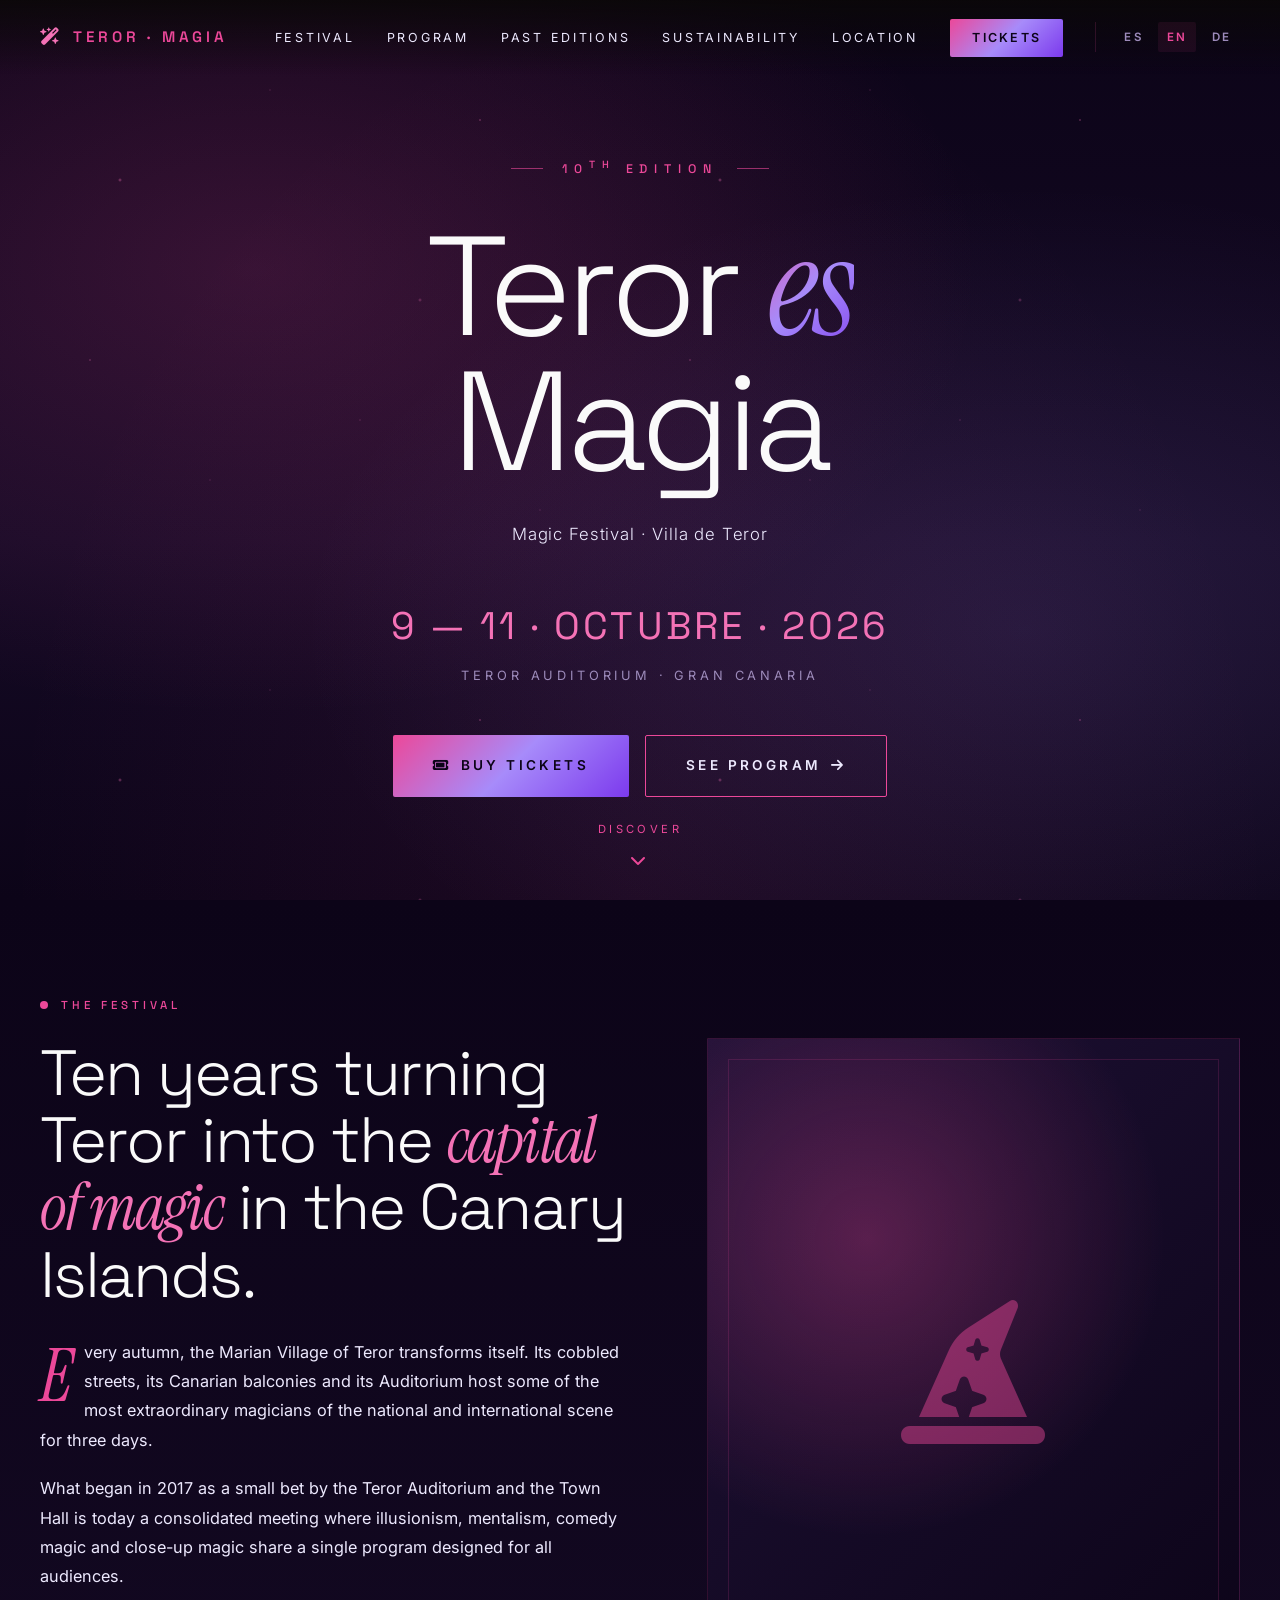
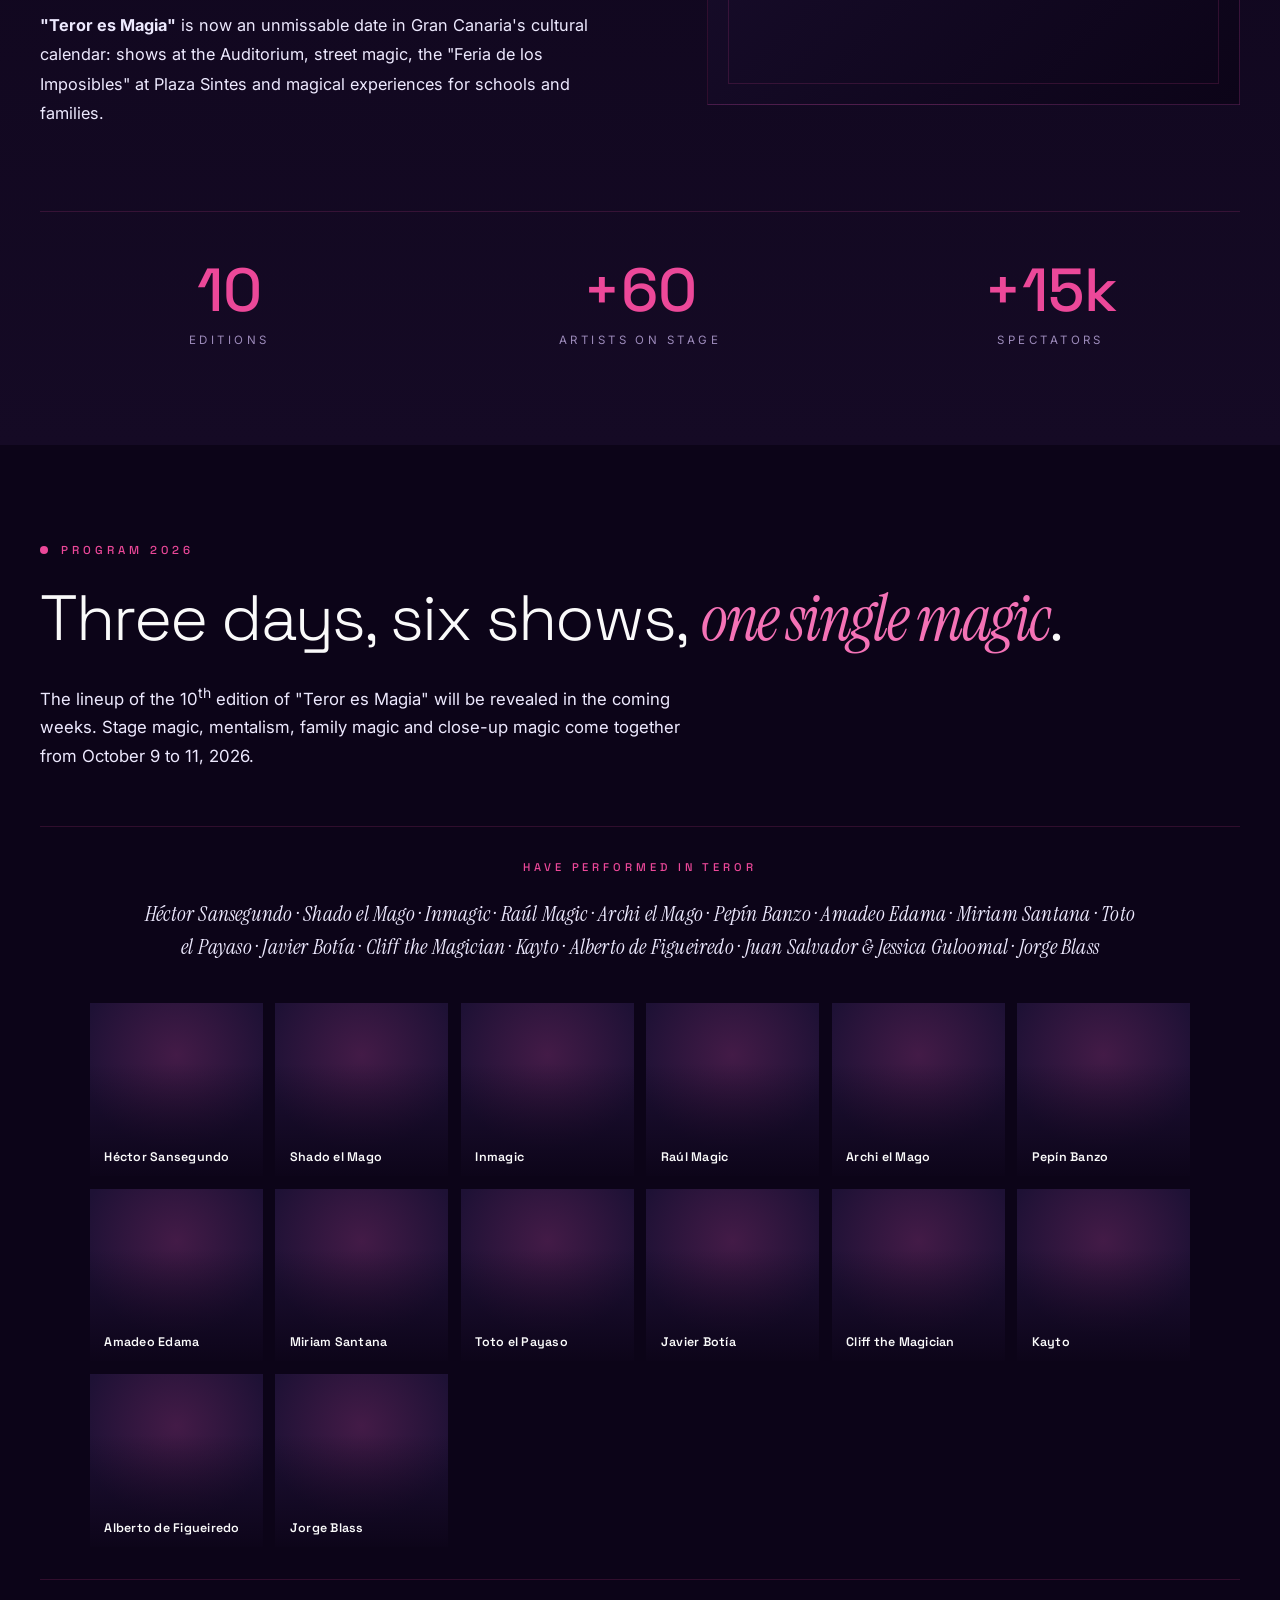
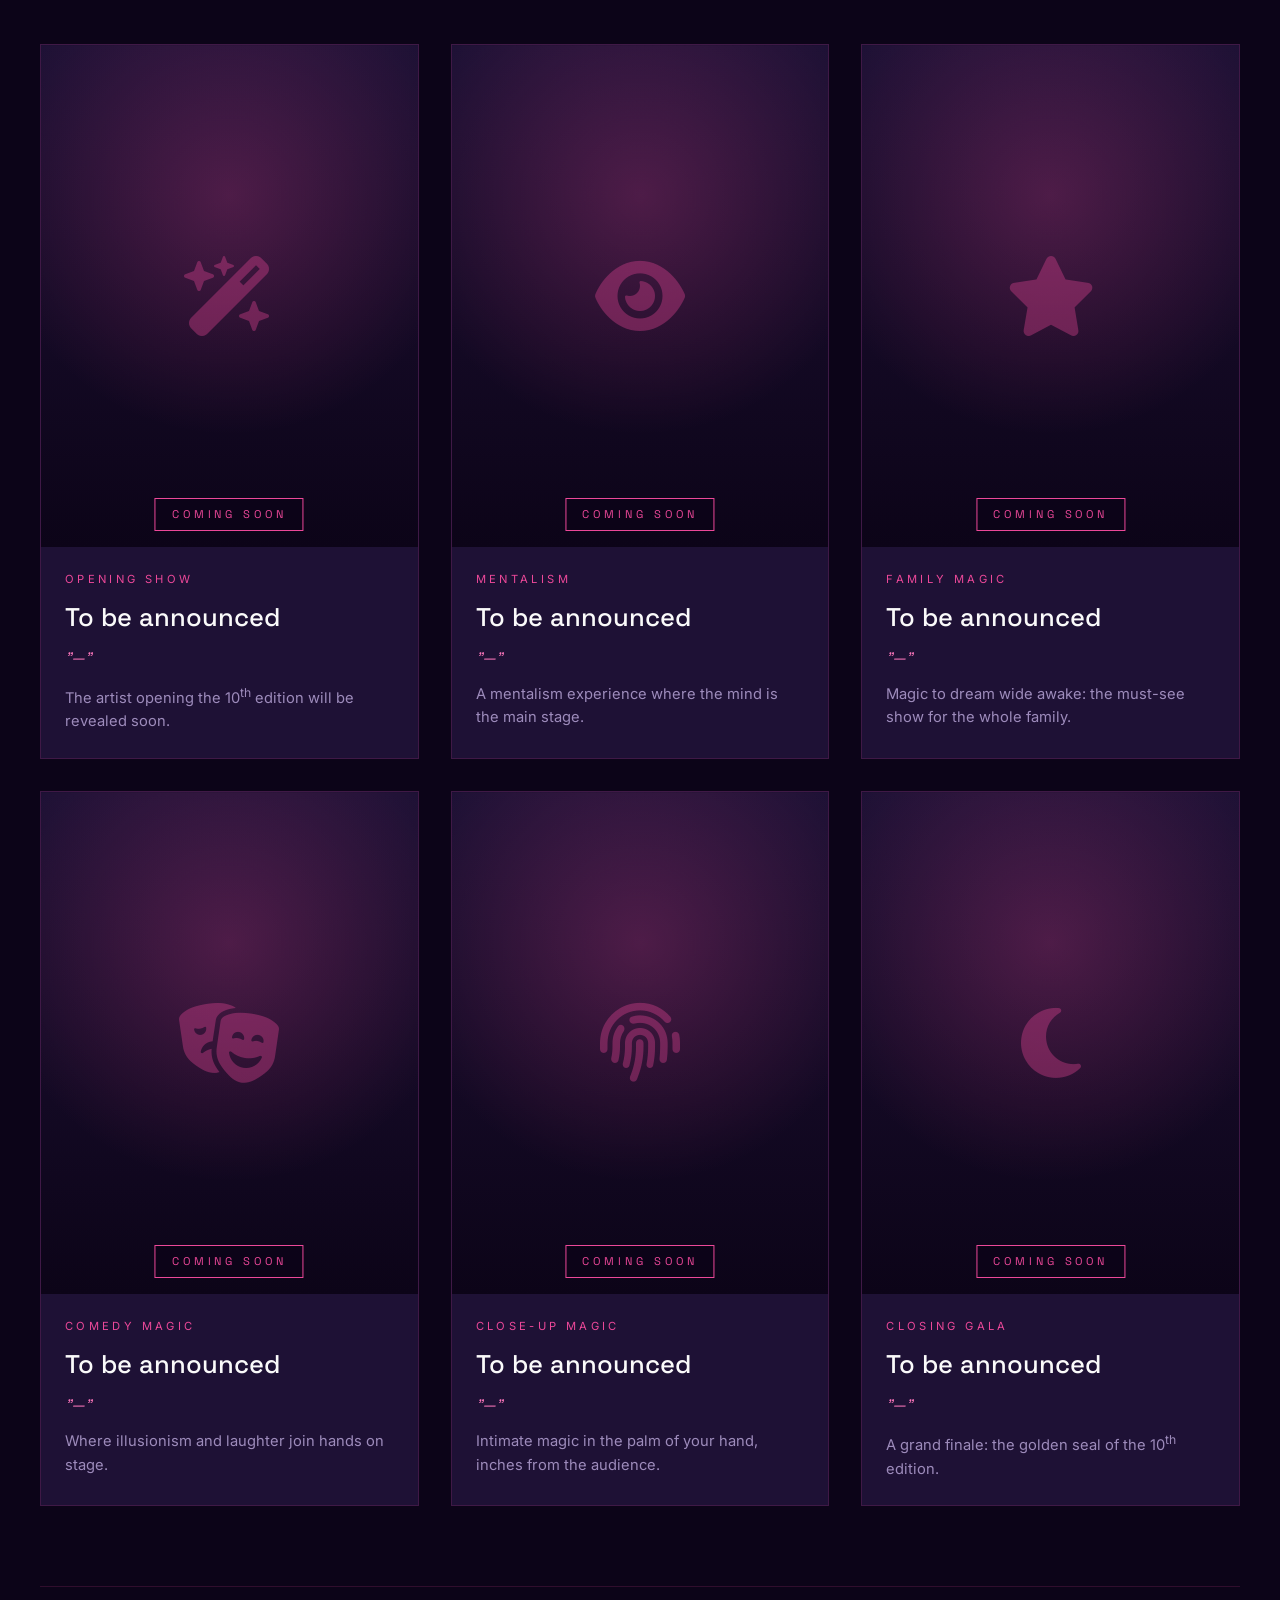
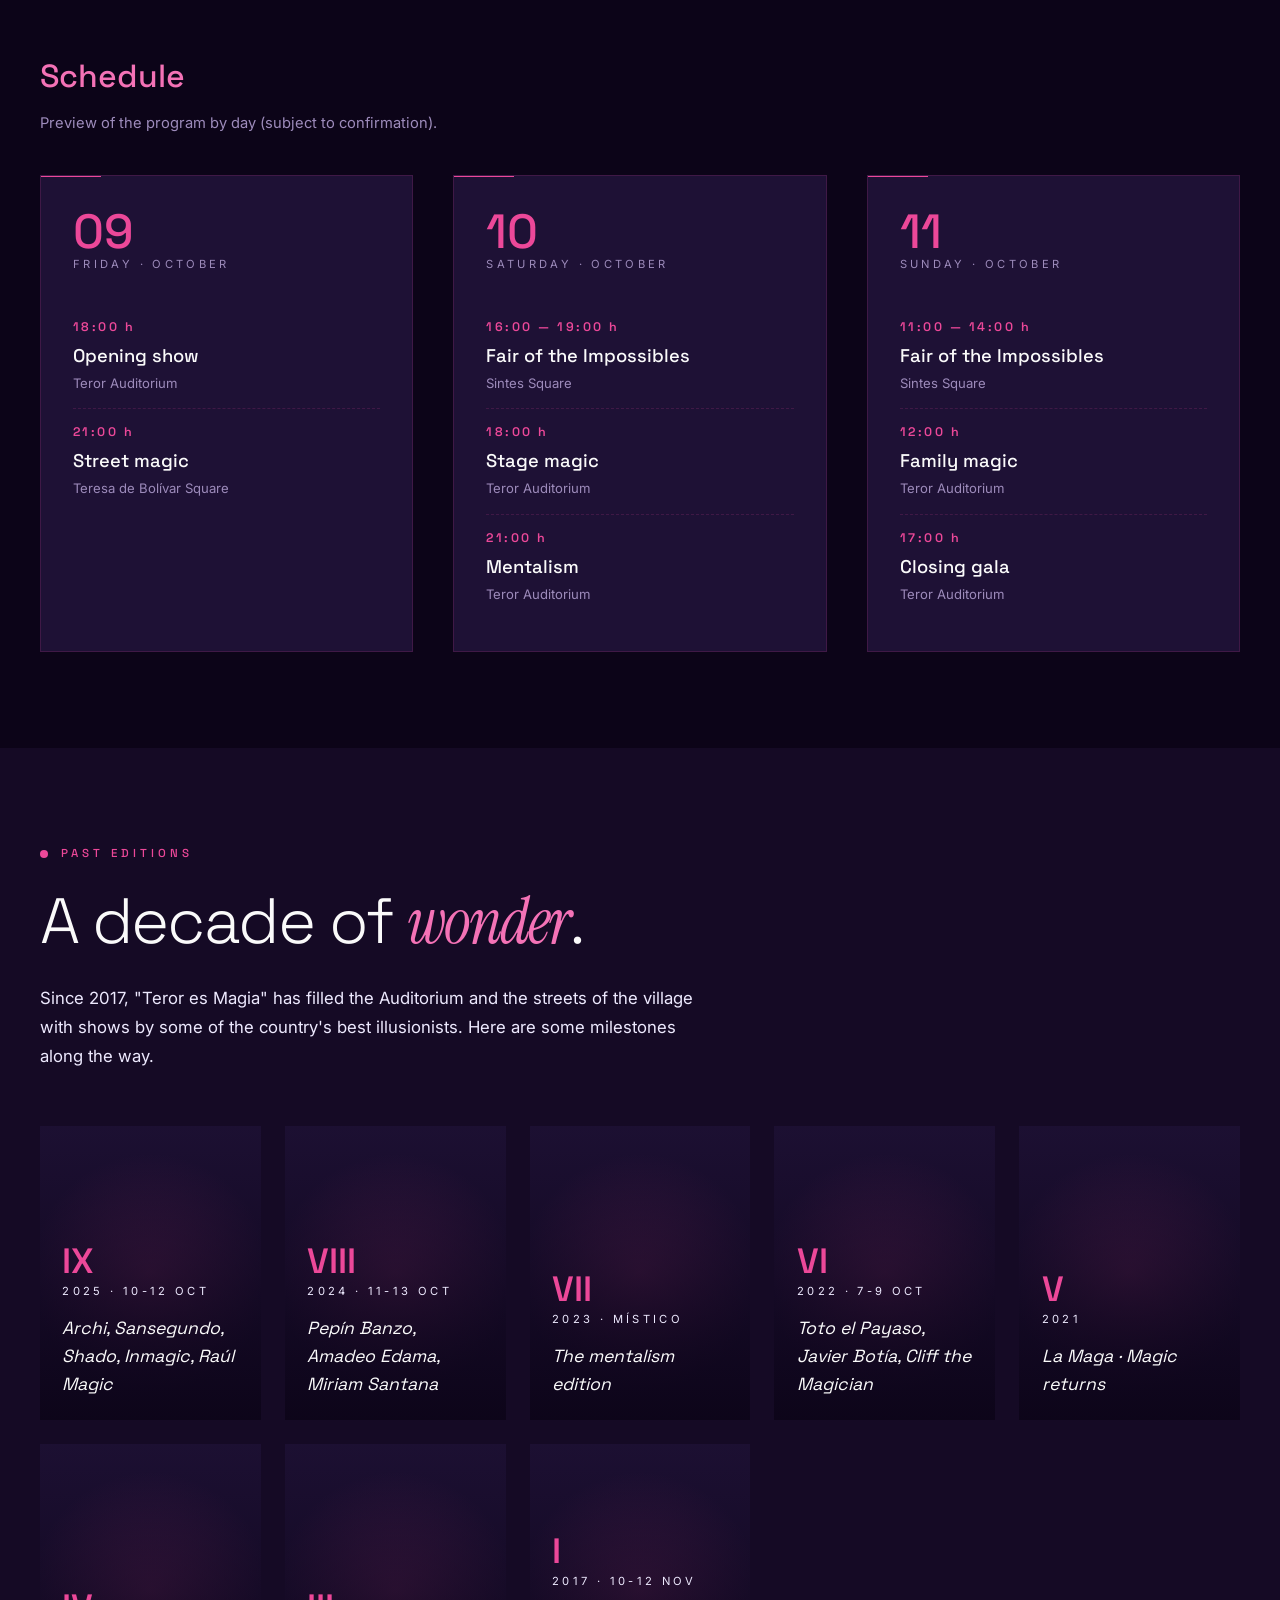
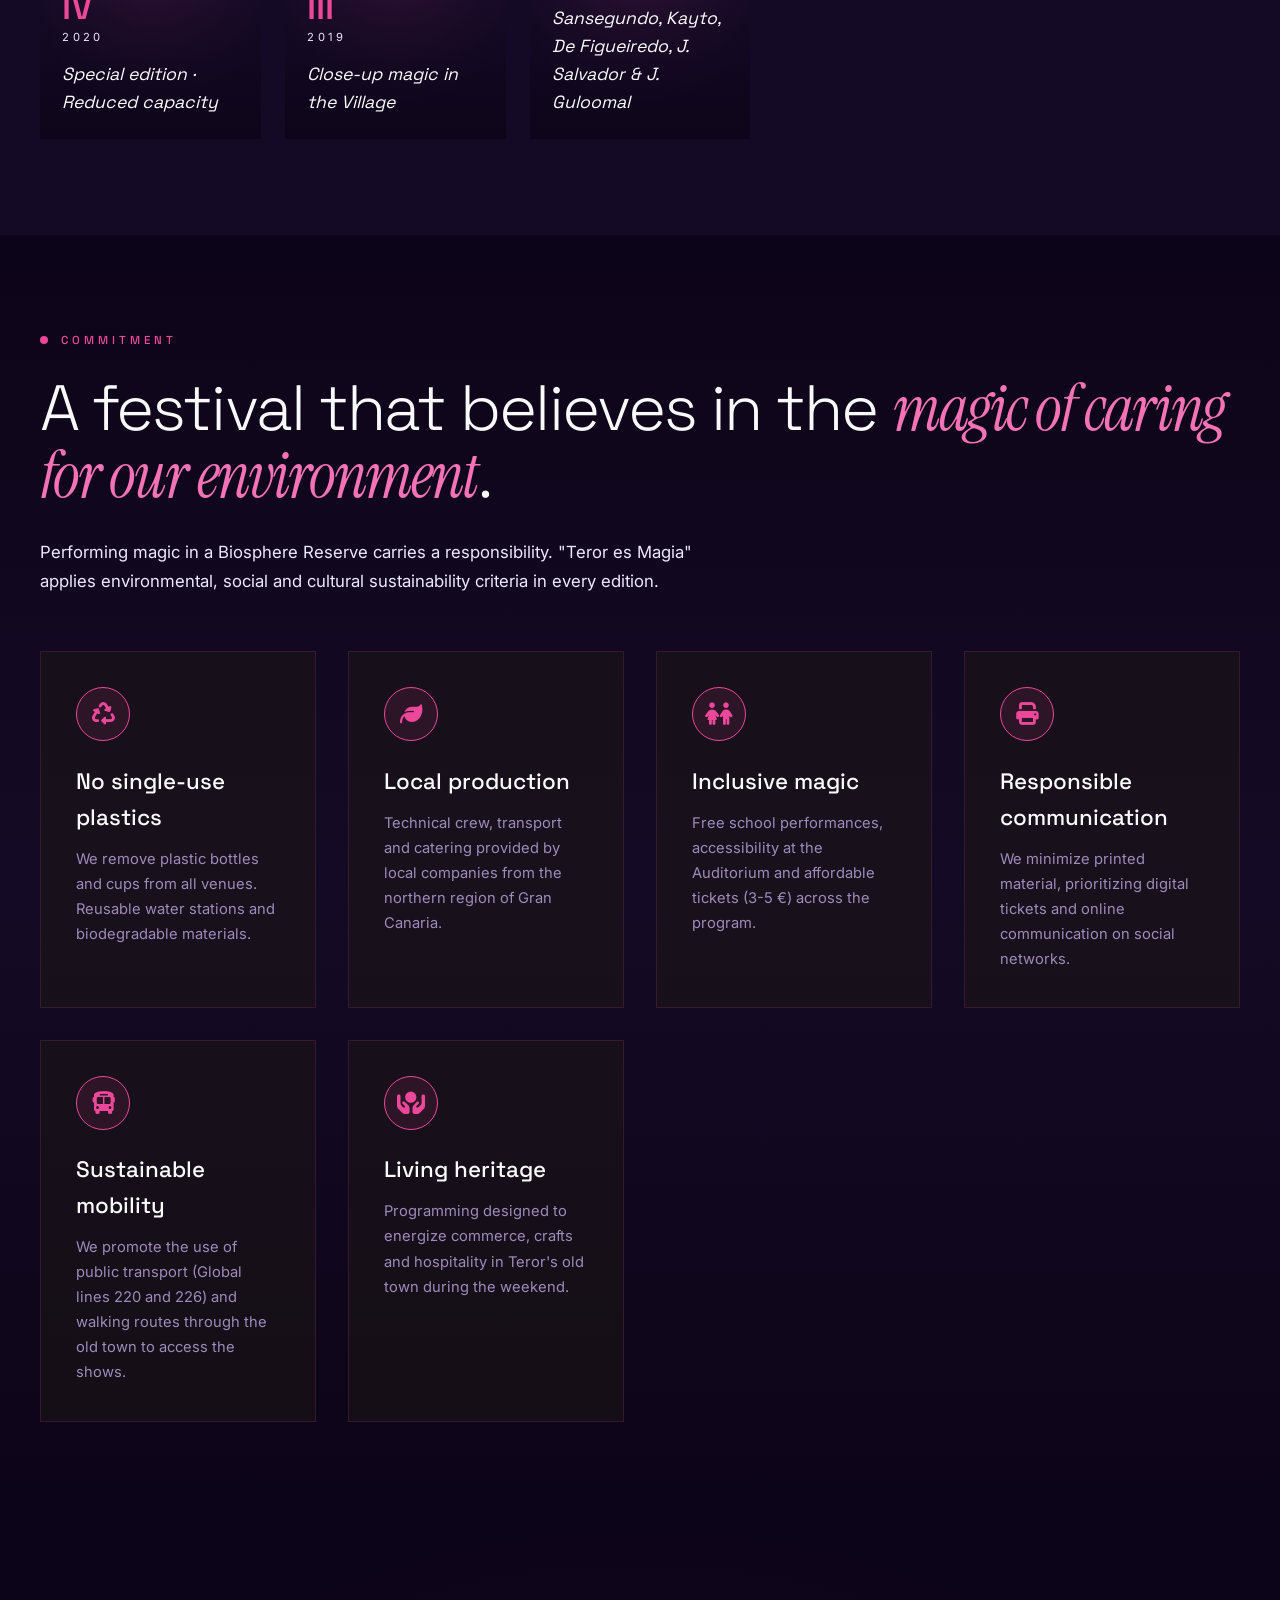
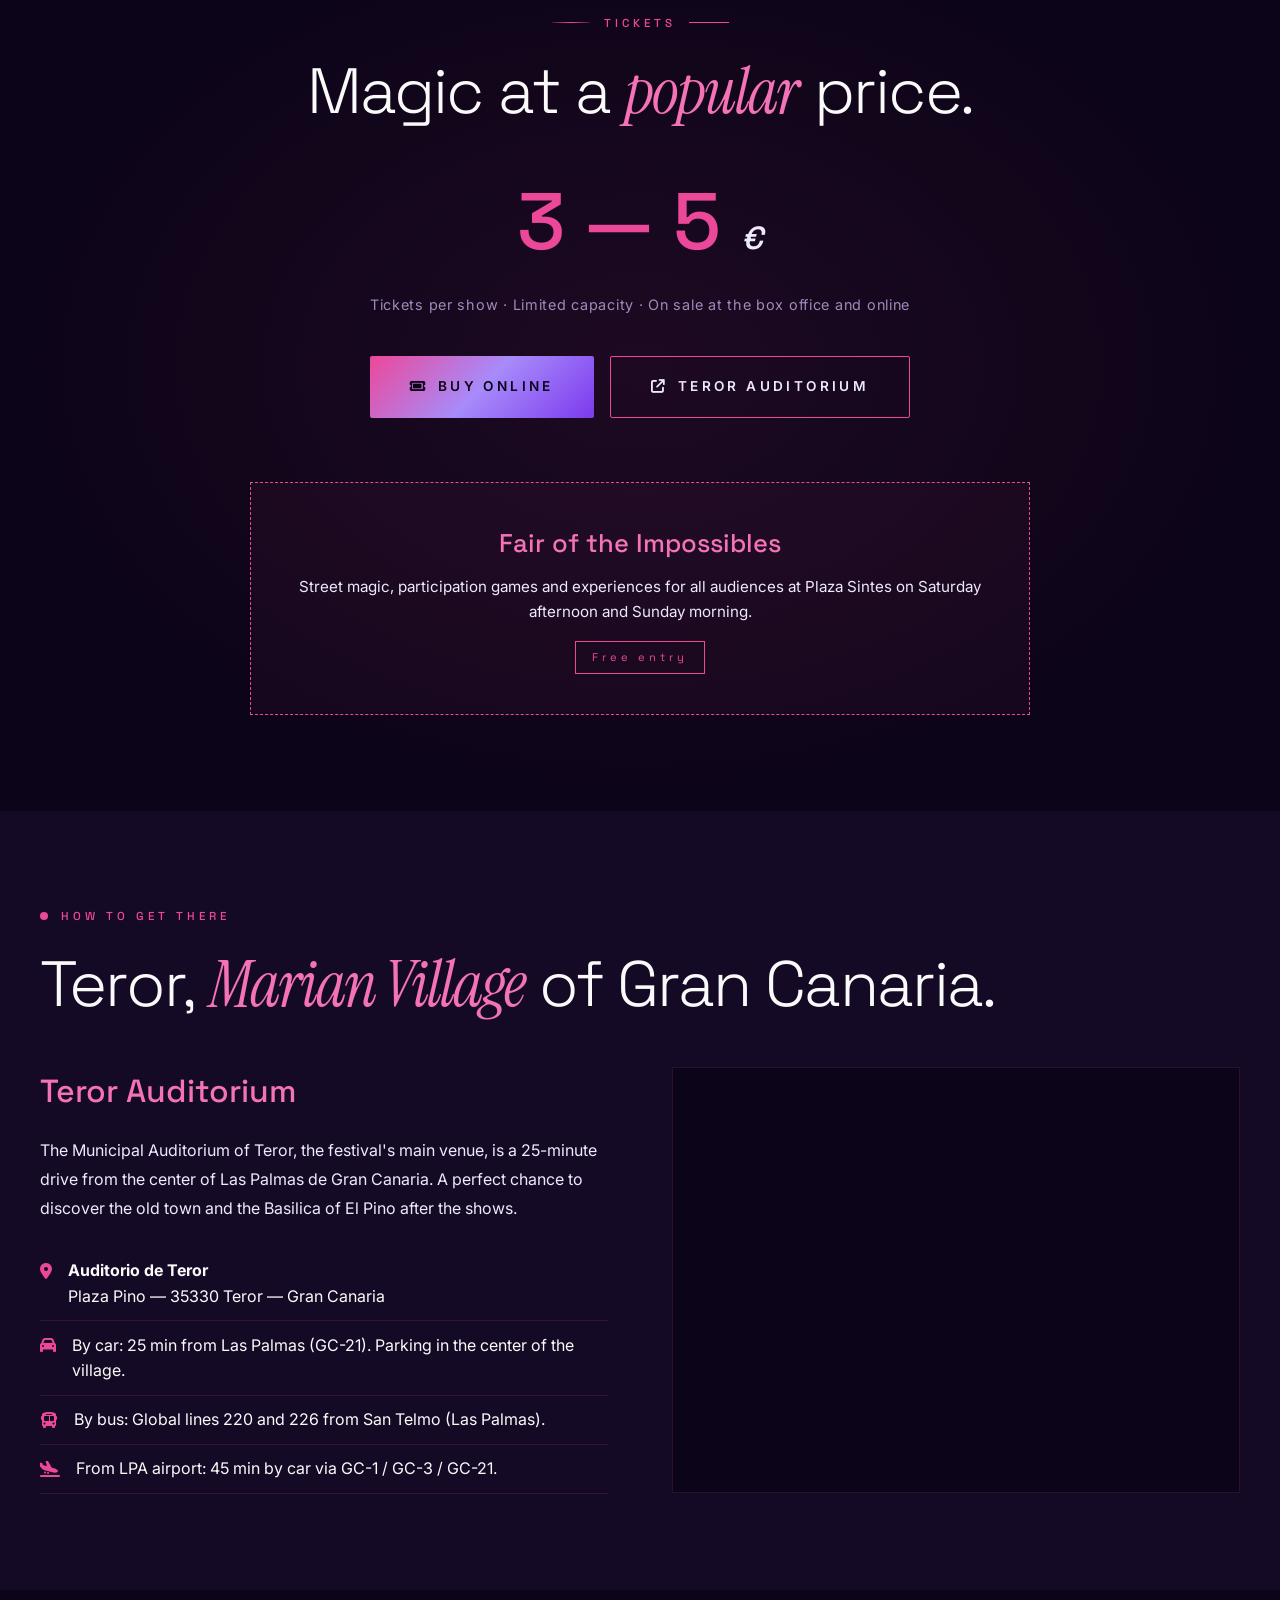
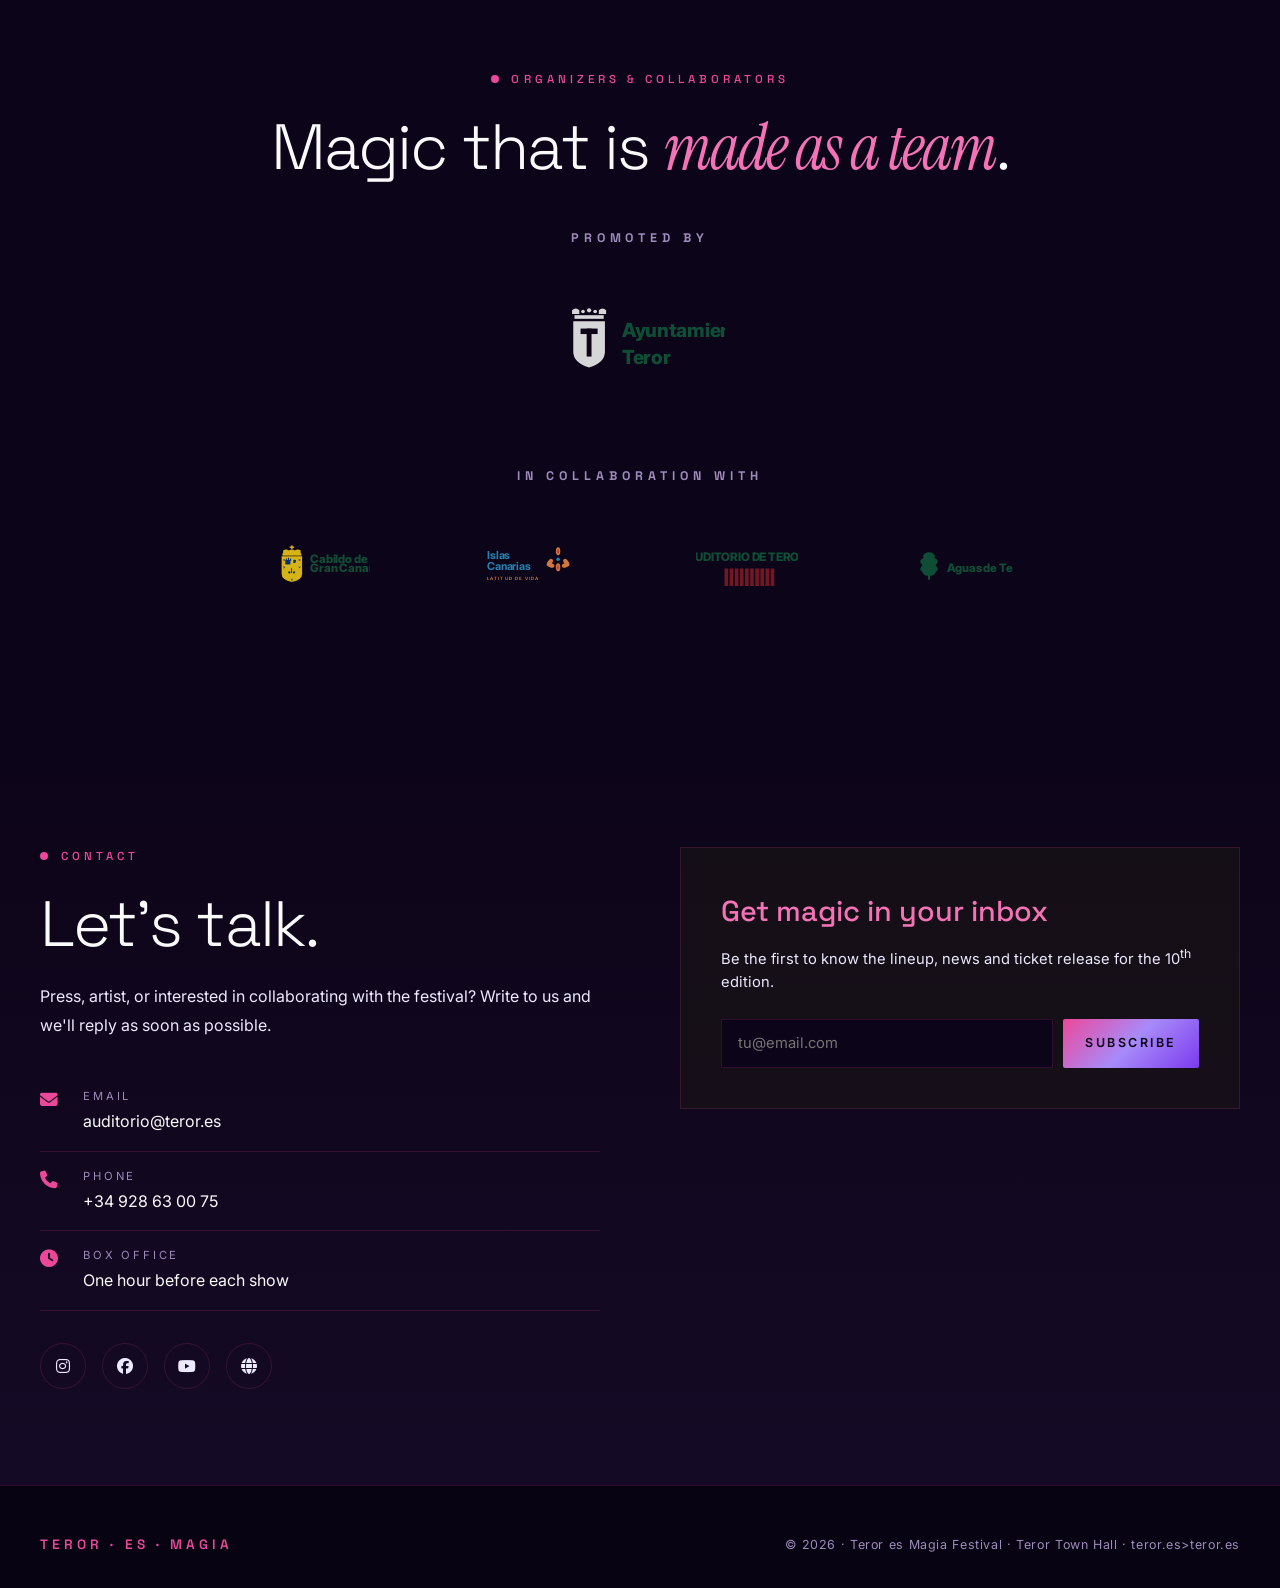
==== commit b0b2fefc: "Inline SVG logos + fix label i18n" ====
--- a/index.html
+++ b/index.html
@@ -650,9 +650,10 @@
   opacity:0.85;filter:grayscale(0.1);
 }
 .sponsor-logo:hover{opacity:1;transform:translateY(-2px);filter:none}
-.sponsor-logo img{max-height:100%;max-width:240px;width:auto;height:auto;display:block}
+.sponsor-logo img,.sponsor-logo>svg{max-height:100%;max-width:240px;width:auto;height:auto;display:block}
+.sponsor-logo>svg{height:100%}
 .sponsors-block.promotor .sponsor-logo{height:130px}
-.sponsors-block.promotor .sponsor-logo img{max-width:300px}
+.sponsors-block.promotor .sponsor-logo img,.sponsors-block.promotor .sponsor-logo>svg{max-width:300px}
 
 /* =================  CONTACTO  ================= */
 #contacto{
@@ -673,8 +674,11 @@
 .contact-list a:hover{color:var(--gold-light)}
 .contact-list span.label{
   font-size:0.7rem;letter-spacing:0.25em;color:var(--mute);
-  text-transform:uppercase;display:block !important;margin-bottom:0.2rem;
-}
+  text-transform:uppercase;margin-bottom:0.2rem;
+}
+[data-lang="es"] .contact-list span.label[data-i18n-es],
+[data-lang="en"] .contact-list span.label[data-i18n-en],
+[data-lang="de"] .contact-list span.label[data-i18n-de]{display:block}
 .socials{
   display:flex;gap:1rem;margin-top:2rem;
 }
@@ -1601,7 +1605,33 @@
       </h4>
       <div class="sponsors-grid">
         <a href="https://teror.es" target="_blank" rel="noopener" class="sponsor-logo">
-          <img src="img/logos/ayuntamiento-teror.svg" alt="Ayuntamiento de Teror">
+          <svg width="240" height="120" xmlns="http://www.w3.org/2000/svg" viewBox="0 0 280 140" role="img" aria-label="Ayuntamiento de Teror">
+  <style>
+    .lbl{font-family:'Inter',system-ui,sans-serif;fill:#fafafa}
+    .sm{font-size:11px;font-weight:400;letter-spacing:0.5px}
+    .lg{font-size:42px;font-weight:700;letter-spacing:-1px}
+  </style>
+  <!-- Shield + crown emblem -->
+  <g transform="translate(8 8)">
+    <!-- Crown of dots -->
+    <g fill="#fafafa">
+      <path d="M 20 4 q 6 -6 12 0 v 6 h -12 z"/>
+      <circle cx="38" cy="6" r="3"/>
+      <circle cx="48" cy="4" r="3.5"/>
+      <circle cx="58" cy="6" r="3"/>
+      <path d="M 64 4 q 6 -6 12 0 v 6 h -12 z"/>
+    </g>
+    <rect x="24" y="12" width="48" height="6" fill="#fafafa"/>
+    <!-- Shield with T -->
+    <path d="M 22 22 h 52 v 50 q 0 18 -26 26 q -26 -8 -26 -26 z" fill="#fafafa"/>
+    <!-- T cutout -->
+    <rect x="34" y="34" width="28" height="9" fill="#0c0418"/>
+    <rect x="44" y="34" width="8" height="46" fill="#0c0418"/>
+  </g>
+  <!-- Text -->
+  <text x="110" y="56" class="lbl sm">Ayuntamiento de</text>
+  <text x="110" y="100" class="lbl lg">Teror</text>
+</svg>
         </a>
       </div>
     </div>
@@ -1614,16 +1644,118 @@
       </h4>
       <div class="sponsors-grid">
         <a href="https://www.grancanaria.com" target="_blank" rel="noopener" class="sponsor-logo">
-          <img src="img/logos/cabildo-gran-canaria.svg" alt="Cabildo de Gran Canaria">
+          <svg width="240" height="120" xmlns="http://www.w3.org/2000/svg" viewBox="0 0 280 140" role="img" aria-label="Cabildo de Gran Canaria">
+  <style>
+    .lbl{font-family:'Inter',system-ui,sans-serif;fill:#ffd400;font-weight:700}
+    .nm{font-size:18px;letter-spacing:-0.3px}
+  </style>
+  <!-- Coat of arms emblem -->
+  <g transform="translate(28 12)">
+    <!-- Cross on top -->
+    <rect x="38" y="0" width="4" height="10" fill="#ffd400"/>
+    <rect x="34" y="3" width="12" height="4" fill="#ffd400"/>
+    <!-- Crown -->
+    <path d="M 16 14 q 8 -6 16 0 q 8 -6 16 0 q 8 -6 16 0 v 10 h -48 z" fill="#ffd400"/>
+    <rect x="14" y="22" width="52" height="6" fill="#ffd400"/>
+    <!-- Shield -->
+    <path d="M 12 30 h 56 v 48 q 0 16 -28 22 q -28 -6 -28 -22 z" fill="#ffd400"/>
+    <!-- Inner quadrants -->
+    <g fill="#003594">
+      <!-- castle top-left -->
+      <rect x="22" y="40" width="14" height="12"/>
+      <rect x="24" y="36" width="3" height="6"/>
+      <rect x="29.5" y="34" width="3" height="8"/>
+      <rect x="35" y="36" width="3" height="6"/>
+      <!-- lion top-right -->
+      <path d="M 44 40 q 4 -2 6 0 l 1 6 q -2 3 -7 2 z"/>
+      <circle cx="48" cy="42" r="2.5"/>
+      <!-- palm with two animals bottom -->
+      <rect x="38" y="62" width="2.5" height="14"/>
+      <path d="M 34 64 q 6 -8 12 0 q -2 -2 -6 -2 q -4 0 -6 2" fill="#ffd400"/>
+      <circle cx="33" cy="74" r="3"/>
+      <circle cx="46" cy="74" r="3"/>
+    </g>
+    <!-- Saltires (X marks) -->
+    <g stroke="#003594" stroke-width="2" fill="none">
+      <path d="M 17 38 l 4 4 M 21 38 l -4 4"/>
+      <path d="M 59 38 l 4 4 M 63 38 l -4 4"/>
+      <path d="M 17 58 l 4 4 M 21 58 l -4 4"/>
+      <path d="M 59 58 l 4 4 M 63 58 l -4 4"/>
+      <path d="M 38 92 l 4 4 M 42 92 l -4 4"/>
+    </g>
+  </g>
+  <!-- Wordmark -->
+  <text x="118" y="60" class="lbl nm">Cabildo de</text>
+  <text x="118" y="84" class="lbl nm">Gran Canaria</text>
+</svg>
         </a>
         <a href="https://www.holaislascanarias.com" target="_blank" rel="noopener" class="sponsor-logo">
-          <img src="img/logos/islas-canarias.svg" alt="Islas Canarias · Latitud de Vida">
+          <svg width="240" height="120" xmlns="http://www.w3.org/2000/svg" viewBox="0 0 280 140" role="img" aria-label="Islas Canarias — Latitud de vida">
+  <style>
+    .ic{font-family:'Inter',system-ui,sans-serif;fill:#1e9bd6;font-weight:700;letter-spacing:-0.5px}
+    .nm{font-size:30px}
+    .tg{font-family:'Inter',system-ui,sans-serif;fill:#ff8a3a;font-weight:600;font-size:12px;letter-spacing:3px}
+  </style>
+  <text x="14" y="48" class="ic nm">Islas</text>
+  <text x="14" y="80" class="ic nm">Canarias</text>
+  <!-- 7-petal sunburst -->
+  <g transform="translate(208 50)">
+    <g fill="#ff8a3a">
+      <ellipse cx="0" cy="-22" rx="6" ry="11"/>
+      <ellipse cx="20" cy="-12" rx="10" ry="6" transform="rotate(50)"/>
+      <ellipse cx="22" cy="14" rx="6" ry="11" transform="rotate(110)"/>
+      <ellipse cx="0" cy="22" rx="6" ry="11"/>
+      <ellipse cx="-22" cy="14" rx="6" ry="11" transform="rotate(-110)"/>
+      <ellipse cx="-20" cy="-12" rx="10" ry="6" transform="rotate(-50)"/>
+    </g>
+    <g fill="#e74c3c">
+      <ellipse cx="0" cy="-22" rx="3" ry="6"/>
+      <ellipse cx="0" cy="22" rx="3" ry="6"/>
+    </g>
+    <circle r="5" fill="#1e9bd6"/>
+  </g>
+  <text x="14" y="106" class="tg">LATITUD DE VIDA</text>
+</svg>
         </a>
         <a href="https://auditorio.teror.es" target="_blank" rel="noopener" class="sponsor-logo">
-          <img src="img/logos/auditorio-teror.svg" alt="Auditorio de Teror">
+          <svg width="240" height="120" xmlns="http://www.w3.org/2000/svg" viewBox="0 0 280 140" role="img" aria-label="Auditorio de Teror">
+  <style>
+    .lbl{font-family:'Inter',system-ui,sans-serif;fill:#fafafa;font-weight:300;letter-spacing:6px;font-size:18px}
+  </style>
+  <text x="140" y="55" text-anchor="middle" class="lbl">AUDITORIO DE TEROR</text>
+  <!-- Red bars (piano keys) -->
+  <g fill="#8b1a25">
+    <rect x="78" y="75" width="10" height="48"/>
+    <rect x="92" y="75" width="10" height="48"/>
+    <rect x="106" y="75" width="10" height="48"/>
+    <rect x="120" y="75" width="10" height="48"/>
+    <rect x="134" y="75" width="10" height="48"/>
+    <rect x="148" y="75" width="10" height="48"/>
+    <rect x="162" y="75" width="10" height="48"/>
+    <rect x="176" y="75" width="10" height="48"/>
+    <rect x="190" y="75" width="10" height="48"/>
+    <rect x="204" y="75" width="10" height="48"/>
+  </g>
+</svg>
         </a>
         <a href="https://www.aguasdeteror.com" target="_blank" rel="noopener" class="sponsor-logo">
-          <img src="img/logos/aguas-de-teror.svg" alt="Aguas de Teror">
+          <svg width="240" height="120" xmlns="http://www.w3.org/2000/svg" viewBox="0 0 280 140" role="img" aria-label="Aguas de Teror">
+  <style>
+    .lbl{font-family:'Inter',system-ui,sans-serif;fill:#0a5d3a;font-weight:800;font-size:32px;letter-spacing:-0.5px}
+  </style>
+  <!-- Pine tree -->
+  <g fill="#0a5d3a" transform="translate(20 28)">
+    <ellipse cx="32" cy="14" rx="16" ry="11"/>
+    <ellipse cx="22" cy="28" rx="14" ry="10"/>
+    <ellipse cx="42" cy="28" rx="14" ry="10"/>
+    <ellipse cx="32" cy="34" rx="20" ry="13"/>
+    <ellipse cx="22" cy="48" rx="14" ry="10"/>
+    <ellipse cx="42" cy="48" rx="14" ry="10"/>
+    <ellipse cx="32" cy="56" rx="18" ry="12"/>
+    <rect x="29" y="62" width="6" height="16"/>
+  </g>
+  <text x="100" y="84" class="lbl">Aguas de Teror</text>
+</svg>
         </a>
       </div>
     </div>
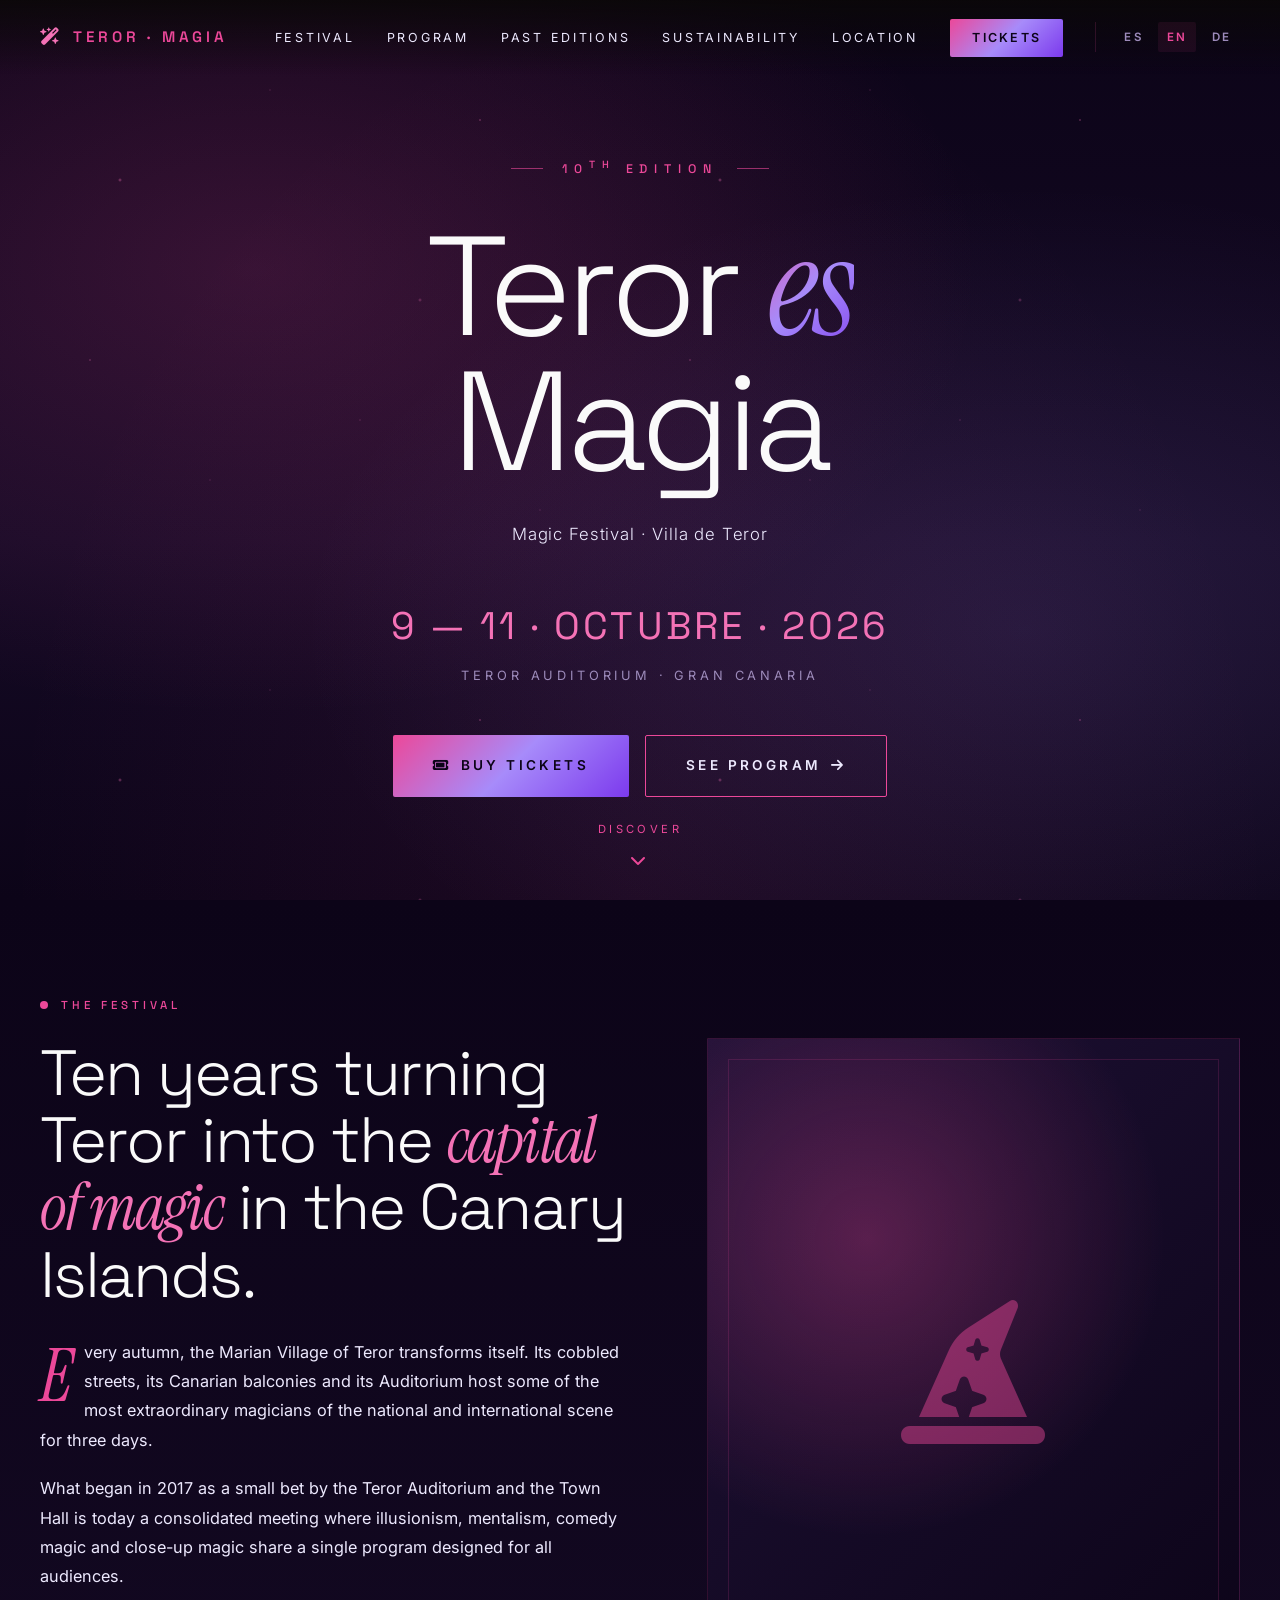
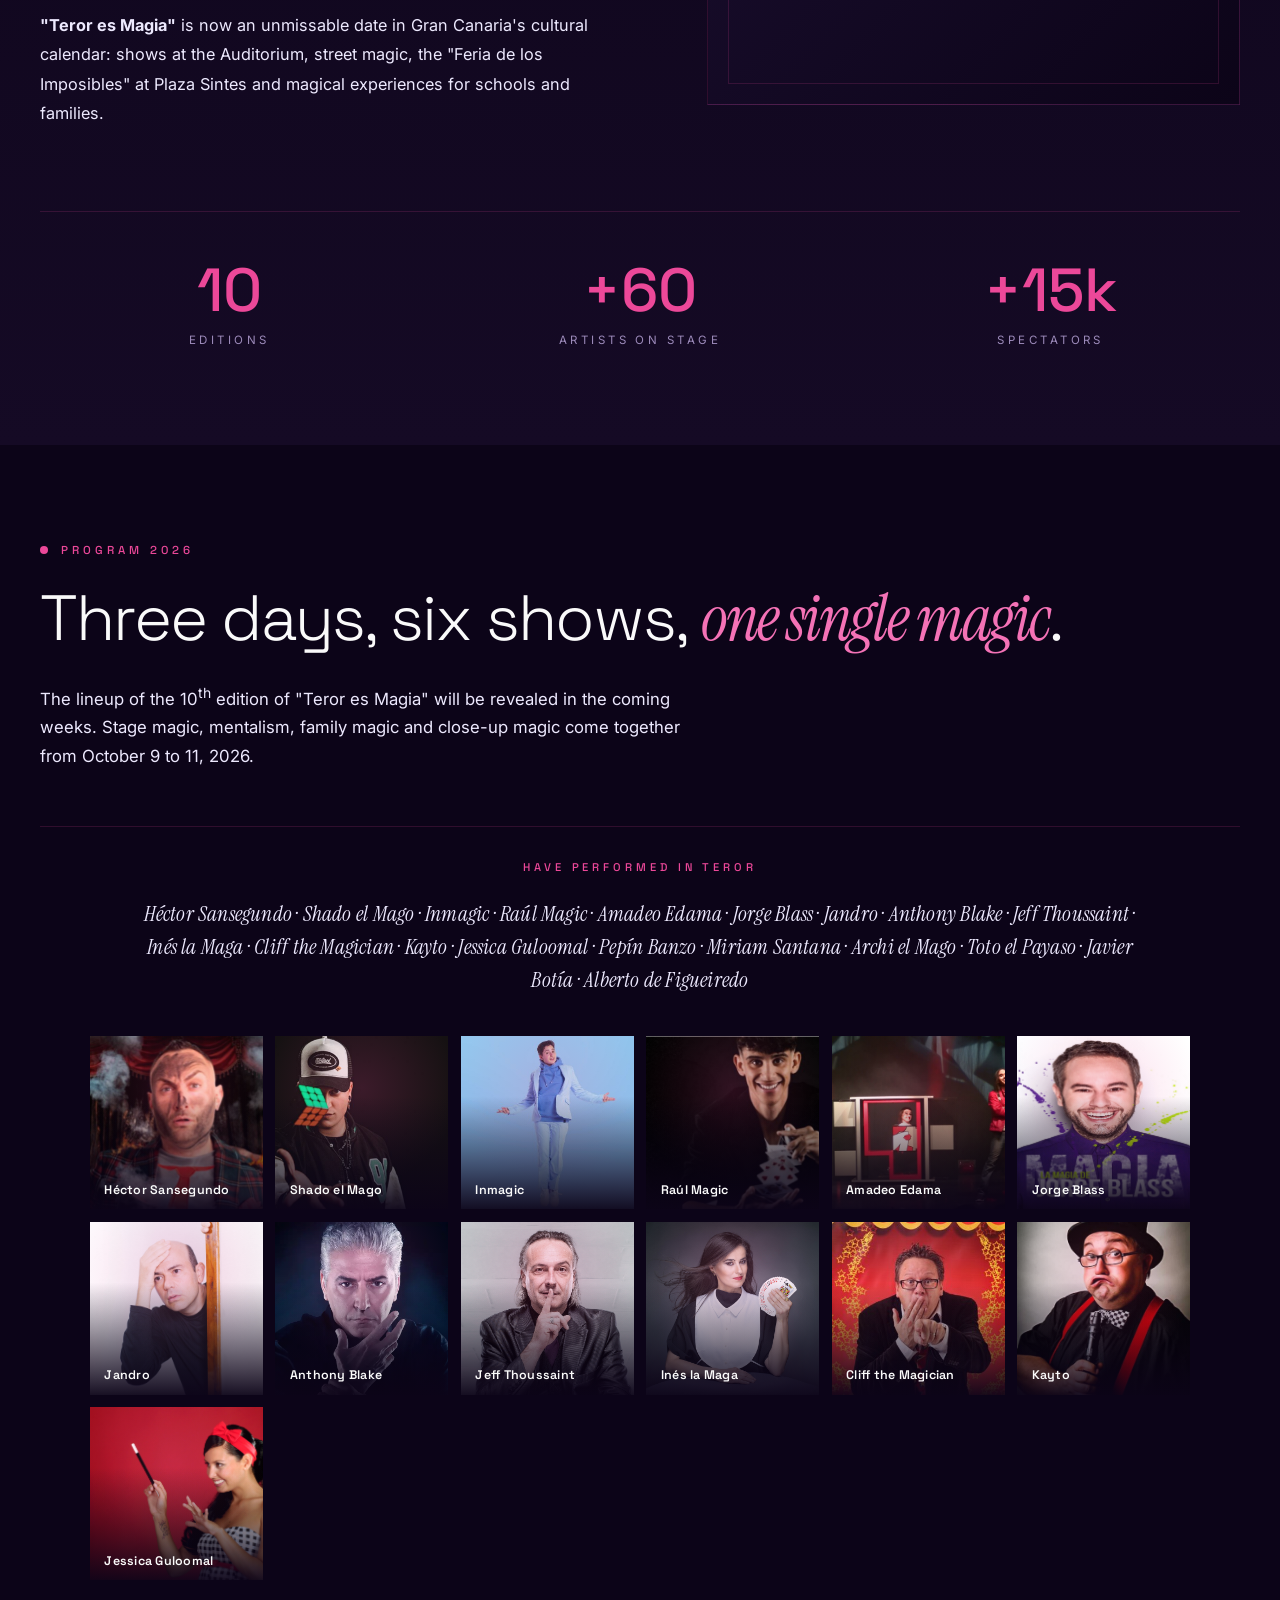
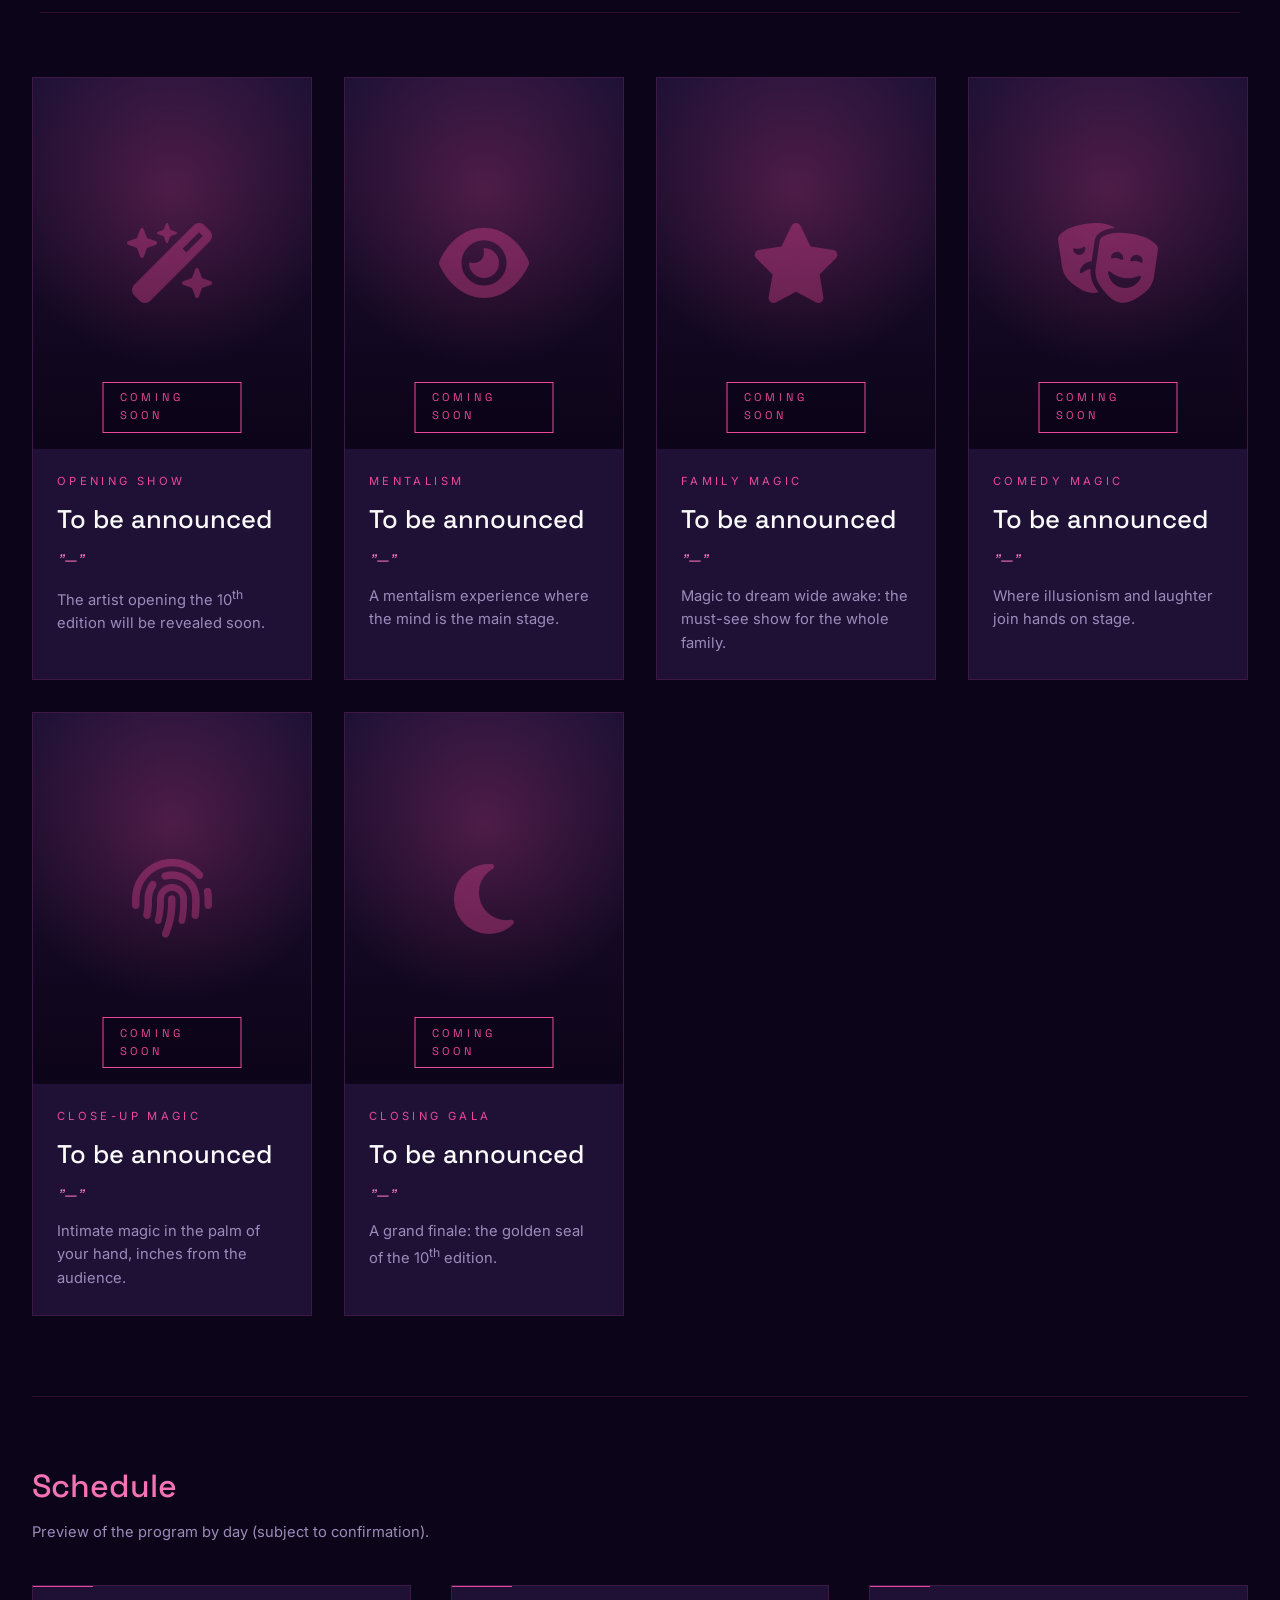
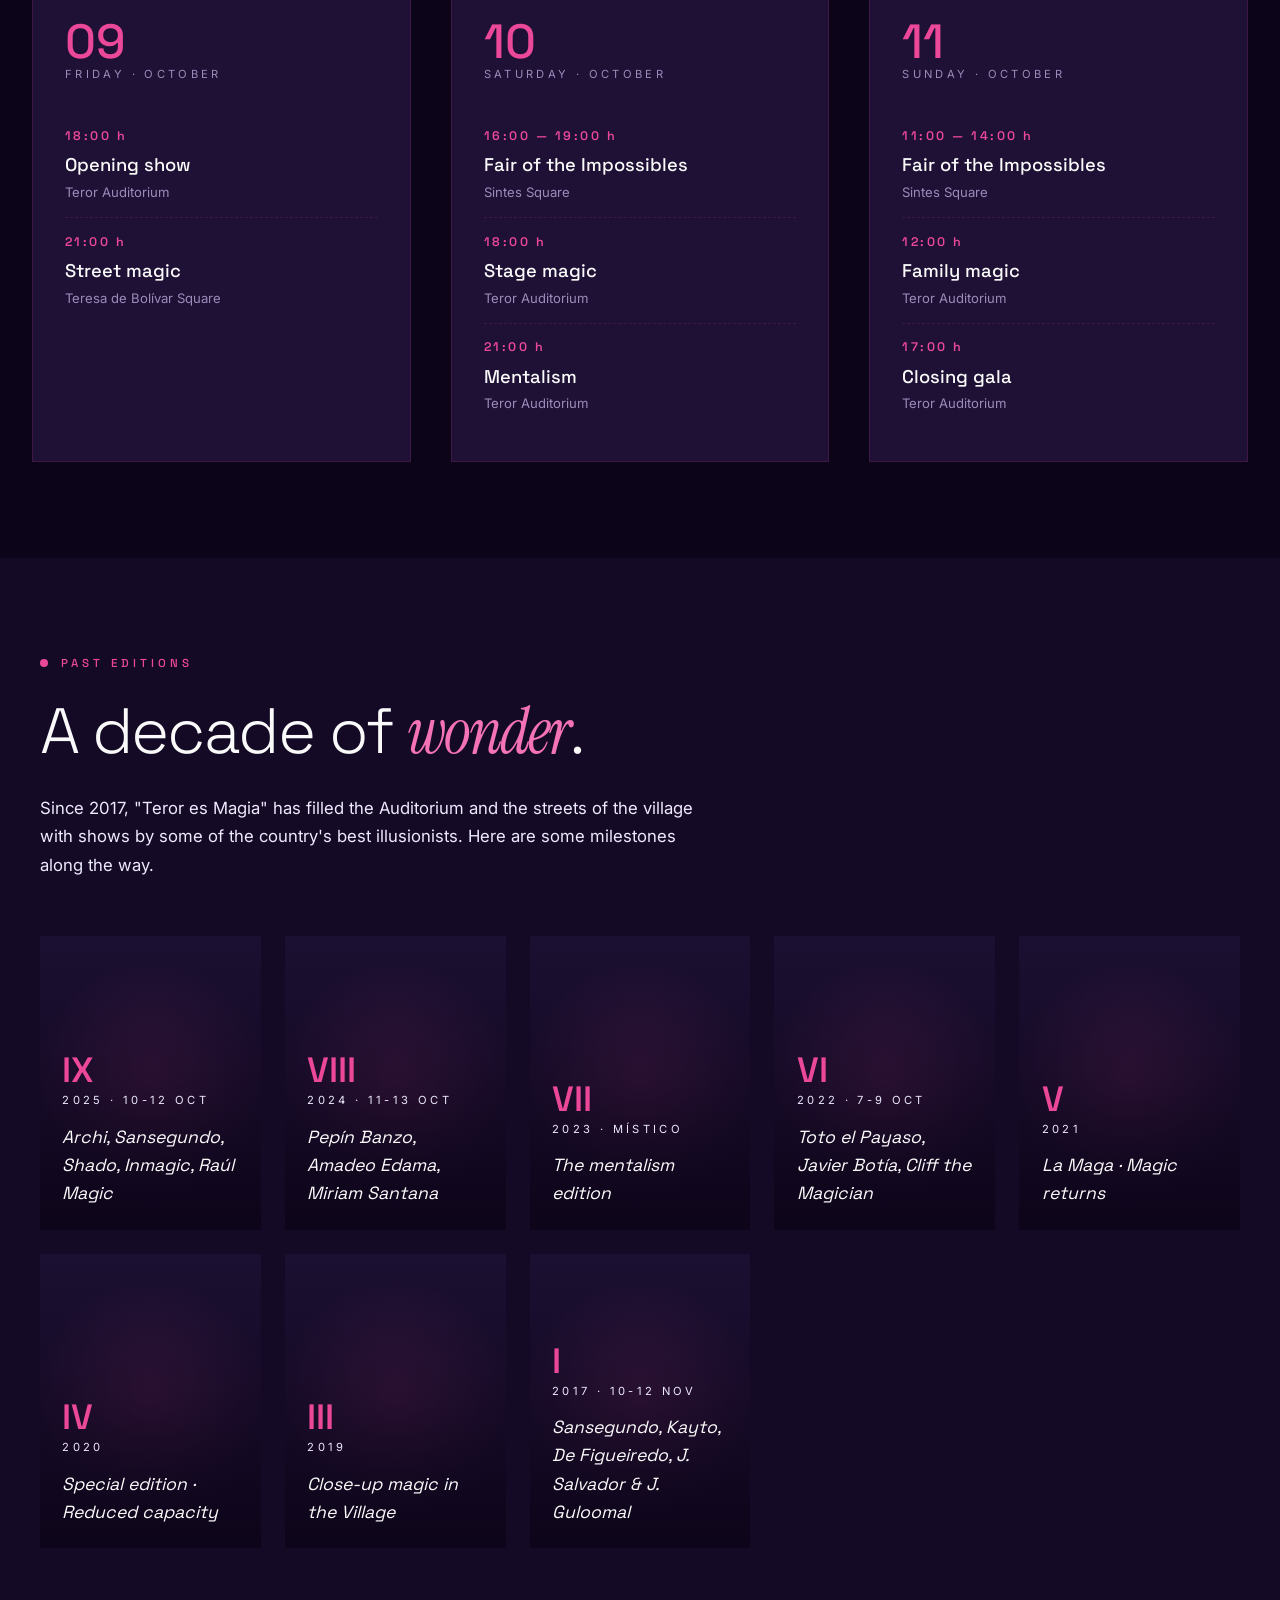
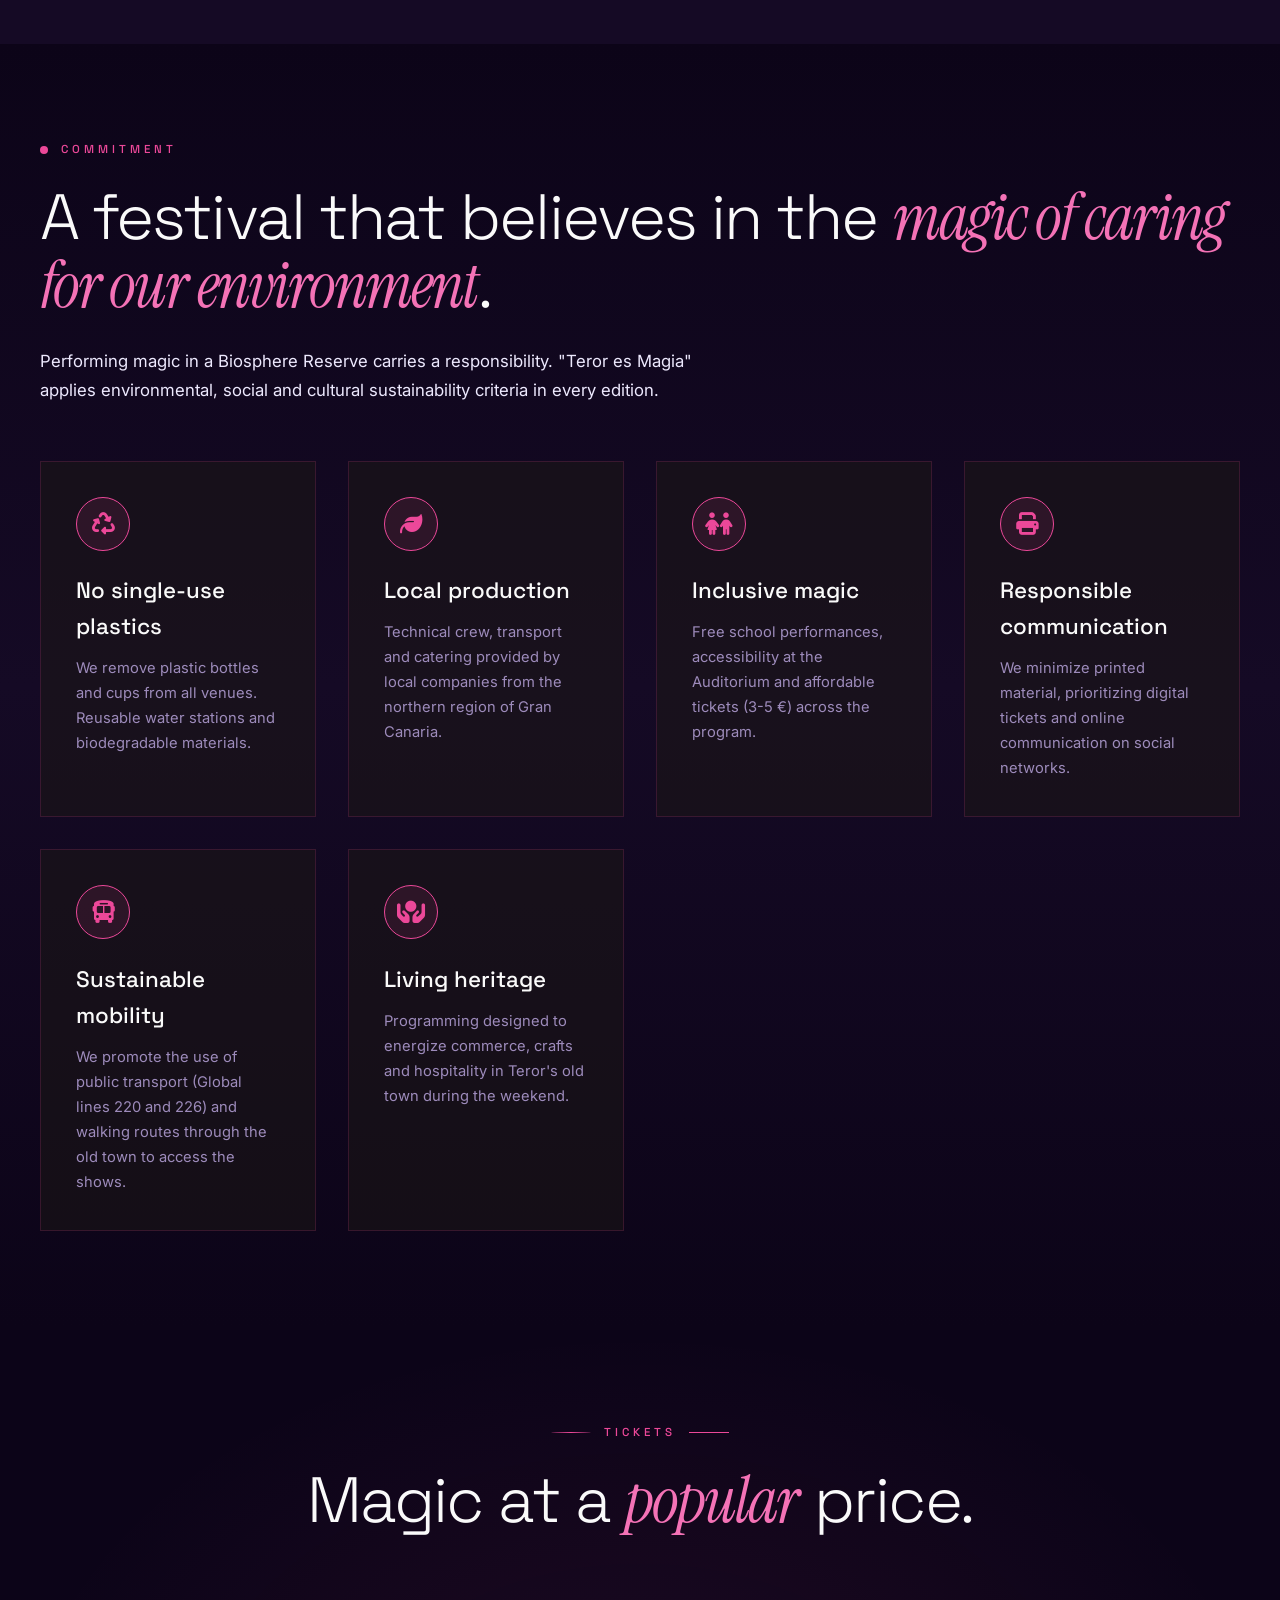
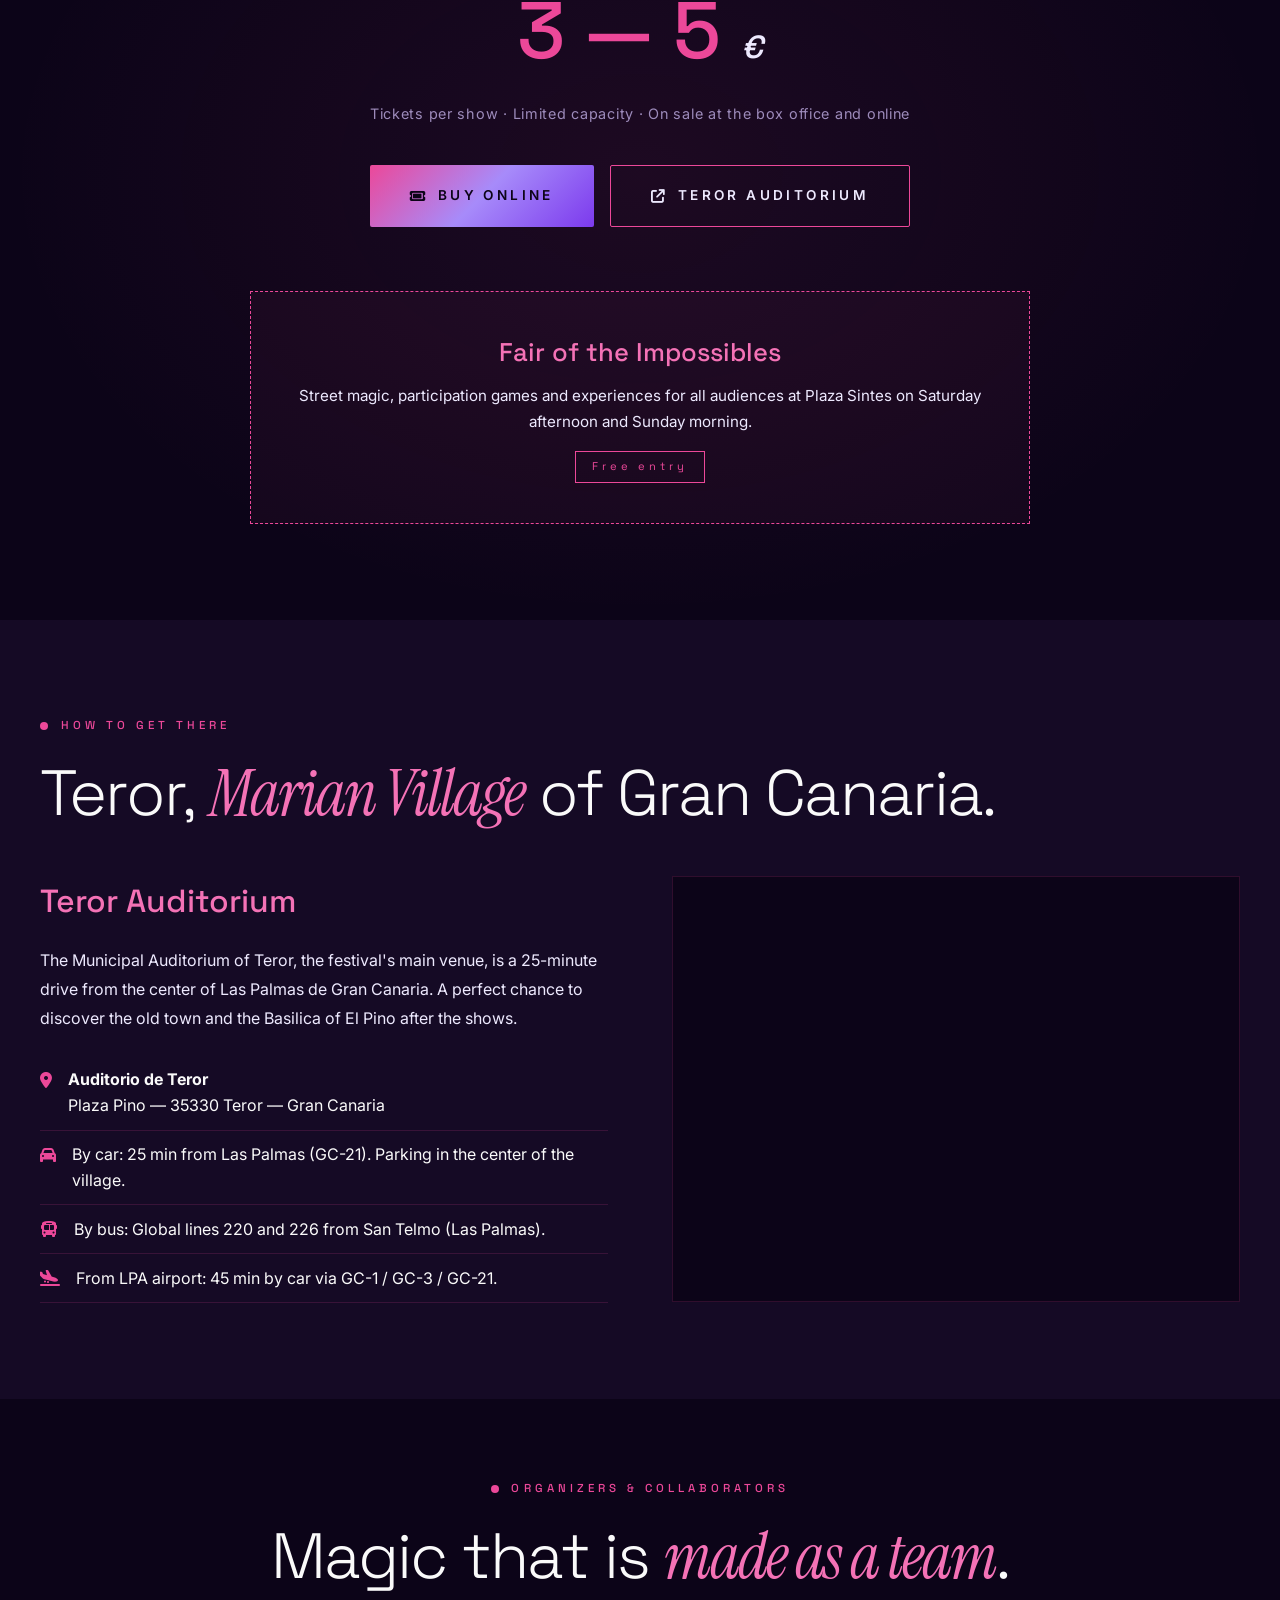
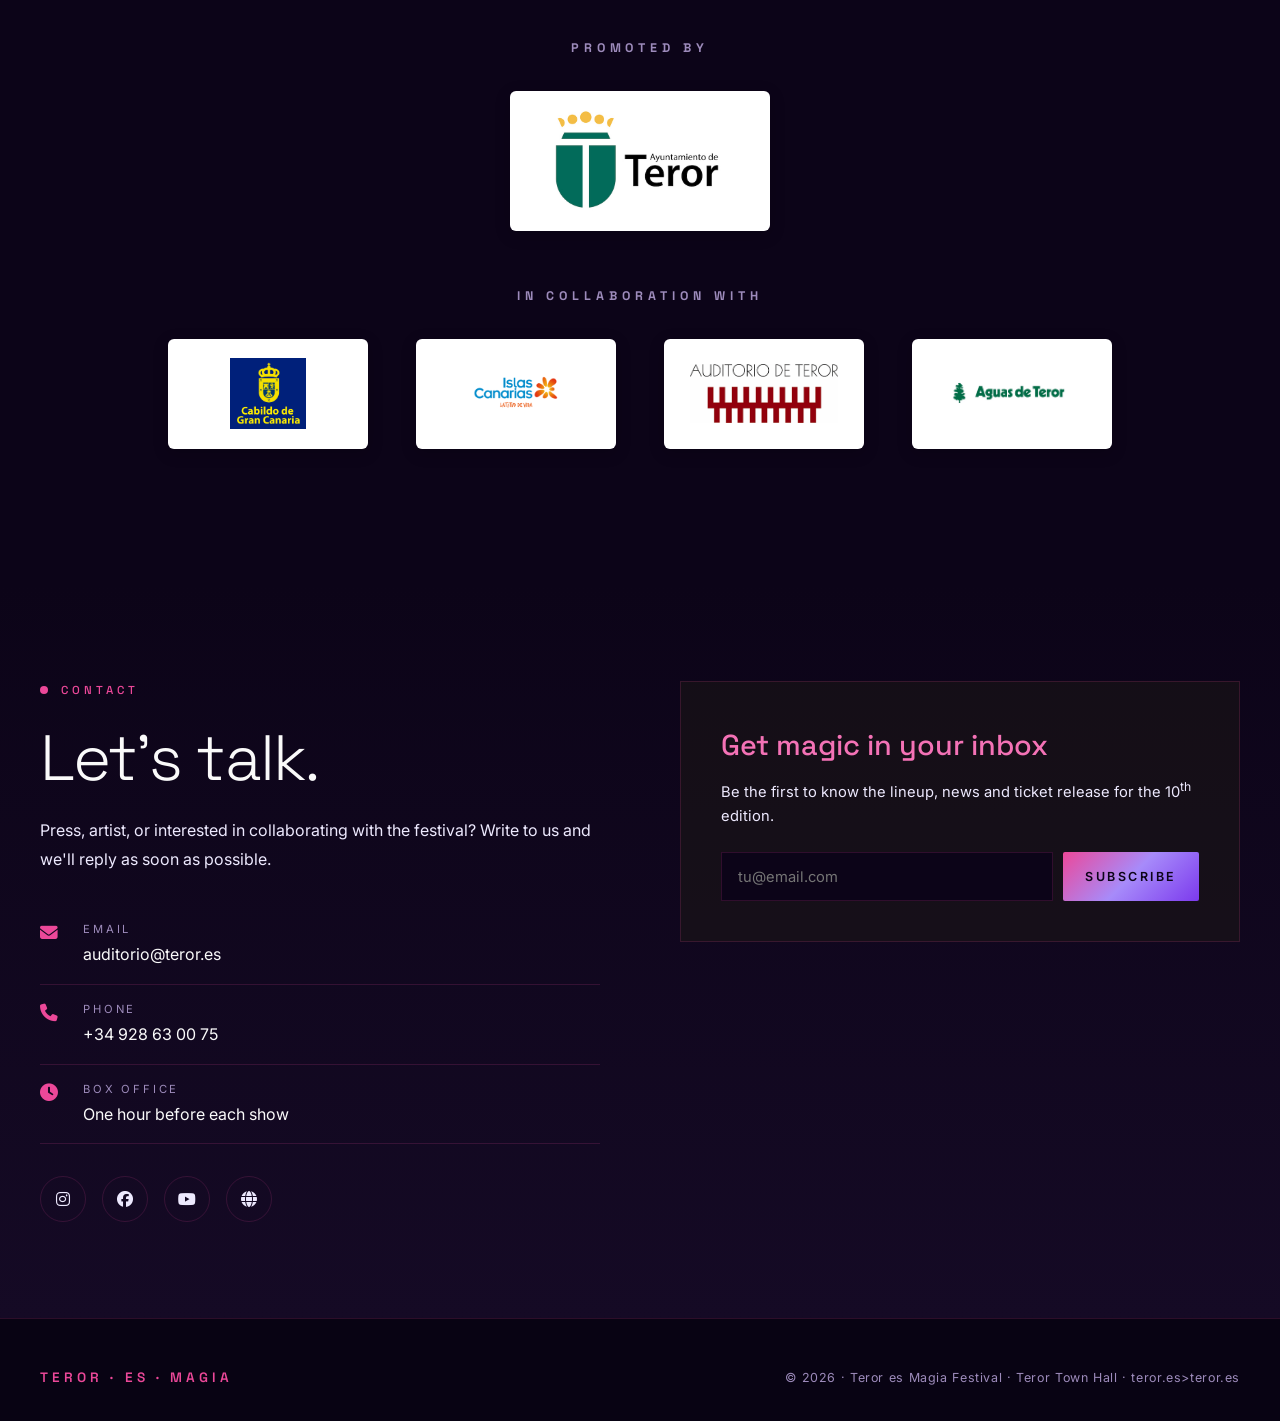
==== commit e8dea47e: "Logos institucionales reales + 13 fotos magos" ====
--- a/index.html
+++ b/index.html
@@ -644,16 +644,15 @@
   gap:3rem;margin-bottom:3.5rem;
 }
 .sponsor-logo{
-  height:96px;padding:1.4rem 2rem;
+  height:110px;width:200px;padding:1.2rem 1.6rem;
+  background:#ffffff;border-radius:6px;
   display:flex;align-items:center;justify-content:center;
-  transition:opacity var(--tr),transform var(--tr);
-  opacity:0.85;filter:grayscale(0.1);
-}
-.sponsor-logo:hover{opacity:1;transform:translateY(-2px);filter:none}
-.sponsor-logo img,.sponsor-logo>svg{max-height:100%;max-width:240px;width:auto;height:auto;display:block}
-.sponsor-logo>svg{height:100%}
-.sponsors-block.promotor .sponsor-logo{height:130px}
-.sponsors-block.promotor .sponsor-logo img,.sponsors-block.promotor .sponsor-logo>svg{max-width:300px}
+  transition:transform var(--tr),box-shadow var(--tr);
+  box-shadow:0 4px 16px rgba(0,0,0,0.18);
+}
+.sponsor-logo:hover{transform:translateY(-3px);box-shadow:0 8px 28px rgba(236,72,153,0.18)}
+.sponsor-logo img{max-height:100%;max-width:100%;width:auto;height:auto;display:block;object-fit:contain}
+.sponsors-block.promotor .sponsor-logo{height:140px;width:260px}
 
 /* =================  CONTACTO  ================= */
 #contacto{
@@ -934,23 +933,24 @@
         <span data-i18n-de>Sind in Teror aufgetreten</span>
       </div>
       <div class="lineup-names">
-        Héctor Sansegundo · Shado el Mago · Inmagic · Raúl Magic · Archi el Mago · Pepín Banzo · Amadeo Edama · Miriam Santana · Toto el Payaso · Javier Botía · Cliff the Magician · Kayto · Alberto de Figueiredo · Juan Salvador &amp; Jessica Guloomal · Jorge Blass
-      </div>
-      <div class="past-artists">
-        <div class="past-artist" style="background-image:url('img/artistas/Hector Sansegundo.jpg')"><div class="name">Héctor Sansegundo</div></div>
-        <div class="past-artist" style="background-image:url('img/artistas/Shado el Mago.jpg')"><div class="name">Shado el Mago</div></div>
-        <div class="past-artist" style="background-image:url('img/artistas/Inmagic.jpg')"><div class="name">Inmagic</div></div>
-        <div class="past-artist" style="background-image:url('img/artistas/Raul Magic.jpg')"><div class="name">Raúl Magic</div></div>
-        <div class="past-artist" style="background-image:url('img/artistas/Archi el Mago.jpg')"><div class="name">Archi el Mago</div></div>
-        <div class="past-artist" style="background-image:url('img/artistas/Pepin Banzo.jpg')"><div class="name">Pepín Banzo</div></div>
-        <div class="past-artist" style="background-image:url('img/artistas/Amadeo Edama.jpg')"><div class="name">Amadeo Edama</div></div>
-        <div class="past-artist" style="background-image:url('img/artistas/Miriam Santana.jpg')"><div class="name">Miriam Santana</div></div>
-        <div class="past-artist" style="background-image:url('img/artistas/Toto el Payaso.jpg')"><div class="name">Toto el Payaso</div></div>
-        <div class="past-artist" style="background-image:url('img/artistas/Javier Botia.jpg')"><div class="name">Javier Botía</div></div>
-        <div class="past-artist" style="background-image:url('img/artistas/Cliff the Magician.jpg')"><div class="name">Cliff the Magician</div></div>
-        <div class="past-artist" style="background-image:url('img/artistas/Kayto.jpg')"><div class="name">Kayto</div></div>
-        <div class="past-artist" style="background-image:url('img/artistas/Alberto de Figueiredo.jpg')"><div class="name">Alberto de Figueiredo</div></div>
-        <div class="past-artist" style="background-image:url('img/artistas/Jorge Blass.jpg')"><div class="name">Jorge Blass</div></div>
+        Héctor Sansegundo · Shado el Mago · Inmagic · Raúl Magic · Amadeo Edama · Jorge Blass · Jandro · Anthony Blake · Jeff Thoussaint · Inés la Maga · Cliff the Magician · Kayto · Jessica Guloomal · Pepín Banzo · Miriam Santana · Archi el Mago · Toto el Payaso · Javier Botía · Alberto de Figueiredo
+      </div>
+            <div class="past-artists">
+        <div class="past-artist" style="background-image:url('img/artistas/hector-sansegundo.jpg')"><div class="name">Héctor Sansegundo</div></div>
+        <div class="past-artist" style="background-image:url('img/artistas/shado-el-mago.jpg')"><div class="name">Shado el Mago</div></div>
+        <div class="past-artist" style="background-image:url('img/artistas/inmagic.jpg')"><div class="name">Inmagic</div></div>
+        <div class="past-artist" style="background-image:url('img/artistas/raul-magic.jpg')"><div class="name">Raúl Magic</div></div>
+        <div class="past-artist" style="background-image:url('img/artistas/amadeo-edama.jpg')"><div class="name">Amadeo Edama</div></div>
+        <div class="past-artist" style="background-image:url('img/artistas/jorge-blass.jpg')"><div class="name">Jorge Blass</div></div>
+        <div class="past-artist" style="background-image:url('img/artistas/jandro.jpg')"><div class="name">Jandro</div></div>
+        <div class="past-artist" style="background-image:url('img/artistas/anthony-blake.webp')"><div class="name">Anthony Blake</div></div>
+        <div class="past-artist" style="background-image:url('img/artistas/jeff-thoussaint.jpg')"><div class="name">Jeff Thoussaint</div></div>
+        <div class="past-artist" style="background-image:url('img/artistas/ines-la-maga.jpg')"><div class="name">Inés la Maga</div></div>
+        <div class="past-artist" style="background-image:url('img/artistas/cliff-the-magician.jpg')"><div class="name">Cliff the Magician</div></div>
+        <div class="past-artist" style="background-image:url('img/artistas/kayto.jpg')"><div class="name">Kayto</div></div>
+        <div class="past-artist" style="background-image:url('img/artistas/jessica-guloomal.jpg')"><div class="name">Jessica Guloomal</div></div>
+      </div>
+    </div>
       </div>
     </div>
 
@@ -1603,35 +1603,9 @@
         <span data-i18n-en>Promoted by</span>
         <span data-i18n-de>Veranstalter</span>
       </h4>
-      <div class="sponsors-grid">
+            <div class="sponsors-grid">
         <a href="https://teror.es" target="_blank" rel="noopener" class="sponsor-logo">
-          <svg width="240" height="120" xmlns="http://www.w3.org/2000/svg" viewBox="0 0 280 140" role="img" aria-label="Ayuntamiento de Teror">
-  <style>
-    .lbl{font-family:'Inter',system-ui,sans-serif;fill:#fafafa}
-    .sm{font-size:11px;font-weight:400;letter-spacing:0.5px}
-    .lg{font-size:42px;font-weight:700;letter-spacing:-1px}
-  </style>
-  <!-- Shield + crown emblem -->
-  <g transform="translate(8 8)">
-    <!-- Crown of dots -->
-    <g fill="#fafafa">
-      <path d="M 20 4 q 6 -6 12 0 v 6 h -12 z"/>
-      <circle cx="38" cy="6" r="3"/>
-      <circle cx="48" cy="4" r="3.5"/>
-      <circle cx="58" cy="6" r="3"/>
-      <path d="M 64 4 q 6 -6 12 0 v 6 h -12 z"/>
-    </g>
-    <rect x="24" y="12" width="48" height="6" fill="#fafafa"/>
-    <!-- Shield with T -->
-    <path d="M 22 22 h 52 v 50 q 0 18 -26 26 q -26 -8 -26 -26 z" fill="#fafafa"/>
-    <!-- T cutout -->
-    <rect x="34" y="34" width="28" height="9" fill="#0c0418"/>
-    <rect x="44" y="34" width="8" height="46" fill="#0c0418"/>
-  </g>
-  <!-- Text -->
-  <text x="110" y="56" class="lbl sm">Ayuntamiento de</text>
-  <text x="110" y="100" class="lbl lg">Teror</text>
-</svg>
+          <img src="img/logos/ayuntamiento-teror.jpg" alt="Ayuntamiento de Teror">
         </a>
       </div>
     </div>
@@ -1642,120 +1616,18 @@
         <span data-i18n-en>In collaboration with</span>
         <span data-i18n-de>In Zusammenarbeit mit</span>
       </h4>
-      <div class="sponsors-grid">
+            <div class="sponsors-grid">
         <a href="https://www.grancanaria.com" target="_blank" rel="noopener" class="sponsor-logo">
-          <svg width="240" height="120" xmlns="http://www.w3.org/2000/svg" viewBox="0 0 280 140" role="img" aria-label="Cabildo de Gran Canaria">
-  <style>
-    .lbl{font-family:'Inter',system-ui,sans-serif;fill:#ffd400;font-weight:700}
-    .nm{font-size:18px;letter-spacing:-0.3px}
-  </style>
-  <!-- Coat of arms emblem -->
-  <g transform="translate(28 12)">
-    <!-- Cross on top -->
-    <rect x="38" y="0" width="4" height="10" fill="#ffd400"/>
-    <rect x="34" y="3" width="12" height="4" fill="#ffd400"/>
-    <!-- Crown -->
-    <path d="M 16 14 q 8 -6 16 0 q 8 -6 16 0 q 8 -6 16 0 v 10 h -48 z" fill="#ffd400"/>
-    <rect x="14" y="22" width="52" height="6" fill="#ffd400"/>
-    <!-- Shield -->
-    <path d="M 12 30 h 56 v 48 q 0 16 -28 22 q -28 -6 -28 -22 z" fill="#ffd400"/>
-    <!-- Inner quadrants -->
-    <g fill="#003594">
-      <!-- castle top-left -->
-      <rect x="22" y="40" width="14" height="12"/>
-      <rect x="24" y="36" width="3" height="6"/>
-      <rect x="29.5" y="34" width="3" height="8"/>
-      <rect x="35" y="36" width="3" height="6"/>
-      <!-- lion top-right -->
-      <path d="M 44 40 q 4 -2 6 0 l 1 6 q -2 3 -7 2 z"/>
-      <circle cx="48" cy="42" r="2.5"/>
-      <!-- palm with two animals bottom -->
-      <rect x="38" y="62" width="2.5" height="14"/>
-      <path d="M 34 64 q 6 -8 12 0 q -2 -2 -6 -2 q -4 0 -6 2" fill="#ffd400"/>
-      <circle cx="33" cy="74" r="3"/>
-      <circle cx="46" cy="74" r="3"/>
-    </g>
-    <!-- Saltires (X marks) -->
-    <g stroke="#003594" stroke-width="2" fill="none">
-      <path d="M 17 38 l 4 4 M 21 38 l -4 4"/>
-      <path d="M 59 38 l 4 4 M 63 38 l -4 4"/>
-      <path d="M 17 58 l 4 4 M 21 58 l -4 4"/>
-      <path d="M 59 58 l 4 4 M 63 58 l -4 4"/>
-      <path d="M 38 92 l 4 4 M 42 92 l -4 4"/>
-    </g>
-  </g>
-  <!-- Wordmark -->
-  <text x="118" y="60" class="lbl nm">Cabildo de</text>
-  <text x="118" y="84" class="lbl nm">Gran Canaria</text>
-</svg>
+          <img src="img/logos/cabildo-gran-canaria.png" alt="Cabildo de Gran Canaria">
         </a>
         <a href="https://www.holaislascanarias.com" target="_blank" rel="noopener" class="sponsor-logo">
-          <svg width="240" height="120" xmlns="http://www.w3.org/2000/svg" viewBox="0 0 280 140" role="img" aria-label="Islas Canarias — Latitud de vida">
-  <style>
-    .ic{font-family:'Inter',system-ui,sans-serif;fill:#1e9bd6;font-weight:700;letter-spacing:-0.5px}
-    .nm{font-size:30px}
-    .tg{font-family:'Inter',system-ui,sans-serif;fill:#ff8a3a;font-weight:600;font-size:12px;letter-spacing:3px}
-  </style>
-  <text x="14" y="48" class="ic nm">Islas</text>
-  <text x="14" y="80" class="ic nm">Canarias</text>
-  <!-- 7-petal sunburst -->
-  <g transform="translate(208 50)">
-    <g fill="#ff8a3a">
-      <ellipse cx="0" cy="-22" rx="6" ry="11"/>
-      <ellipse cx="20" cy="-12" rx="10" ry="6" transform="rotate(50)"/>
-      <ellipse cx="22" cy="14" rx="6" ry="11" transform="rotate(110)"/>
-      <ellipse cx="0" cy="22" rx="6" ry="11"/>
-      <ellipse cx="-22" cy="14" rx="6" ry="11" transform="rotate(-110)"/>
-      <ellipse cx="-20" cy="-12" rx="10" ry="6" transform="rotate(-50)"/>
-    </g>
-    <g fill="#e74c3c">
-      <ellipse cx="0" cy="-22" rx="3" ry="6"/>
-      <ellipse cx="0" cy="22" rx="3" ry="6"/>
-    </g>
-    <circle r="5" fill="#1e9bd6"/>
-  </g>
-  <text x="14" y="106" class="tg">LATITUD DE VIDA</text>
-</svg>
+          <img src="img/logos/islas-canarias.png" alt="Islas Canarias">
         </a>
         <a href="https://auditorio.teror.es" target="_blank" rel="noopener" class="sponsor-logo">
-          <svg width="240" height="120" xmlns="http://www.w3.org/2000/svg" viewBox="0 0 280 140" role="img" aria-label="Auditorio de Teror">
-  <style>
-    .lbl{font-family:'Inter',system-ui,sans-serif;fill:#fafafa;font-weight:300;letter-spacing:6px;font-size:18px}
-  </style>
-  <text x="140" y="55" text-anchor="middle" class="lbl">AUDITORIO DE TEROR</text>
-  <!-- Red bars (piano keys) -->
-  <g fill="#8b1a25">
-    <rect x="78" y="75" width="10" height="48"/>
-    <rect x="92" y="75" width="10" height="48"/>
-    <rect x="106" y="75" width="10" height="48"/>
-    <rect x="120" y="75" width="10" height="48"/>
-    <rect x="134" y="75" width="10" height="48"/>
-    <rect x="148" y="75" width="10" height="48"/>
-    <rect x="162" y="75" width="10" height="48"/>
-    <rect x="176" y="75" width="10" height="48"/>
-    <rect x="190" y="75" width="10" height="48"/>
-    <rect x="204" y="75" width="10" height="48"/>
-  </g>
-</svg>
+          <img src="img/logos/auditorio-teror.png" alt="Auditorio de Teror">
         </a>
         <a href="https://www.aguasdeteror.com" target="_blank" rel="noopener" class="sponsor-logo">
-          <svg width="240" height="120" xmlns="http://www.w3.org/2000/svg" viewBox="0 0 280 140" role="img" aria-label="Aguas de Teror">
-  <style>
-    .lbl{font-family:'Inter',system-ui,sans-serif;fill:#0a5d3a;font-weight:800;font-size:32px;letter-spacing:-0.5px}
-  </style>
-  <!-- Pine tree -->
-  <g fill="#0a5d3a" transform="translate(20 28)">
-    <ellipse cx="32" cy="14" rx="16" ry="11"/>
-    <ellipse cx="22" cy="28" rx="14" ry="10"/>
-    <ellipse cx="42" cy="28" rx="14" ry="10"/>
-    <ellipse cx="32" cy="34" rx="20" ry="13"/>
-    <ellipse cx="22" cy="48" rx="14" ry="10"/>
-    <ellipse cx="42" cy="48" rx="14" ry="10"/>
-    <ellipse cx="32" cy="56" rx="18" ry="12"/>
-    <rect x="29" y="62" width="6" height="16"/>
-  </g>
-  <text x="100" y="84" class="lbl">Aguas de Teror</text>
-</svg>
+          <img src="img/logos/aguas-de-teror.jpg" alt="Aguas de Teror">
         </a>
       </div>
     </div>
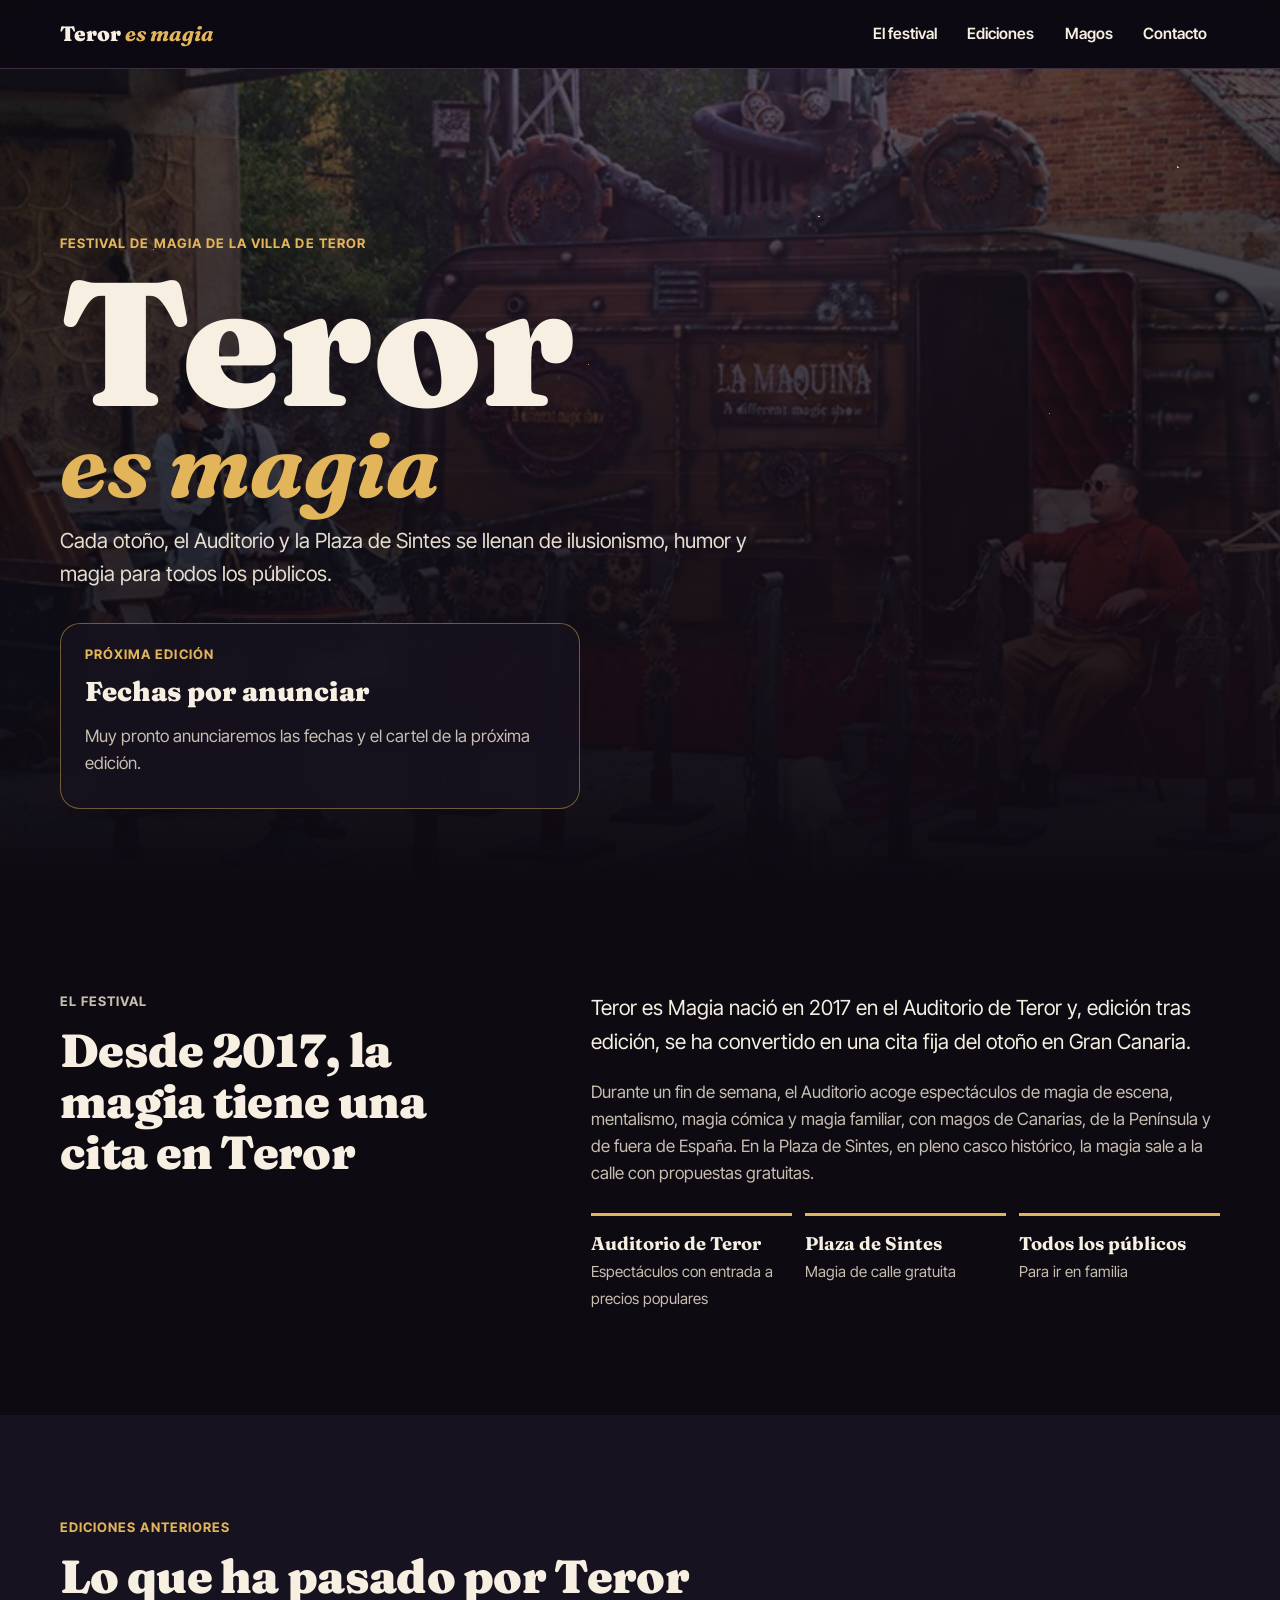
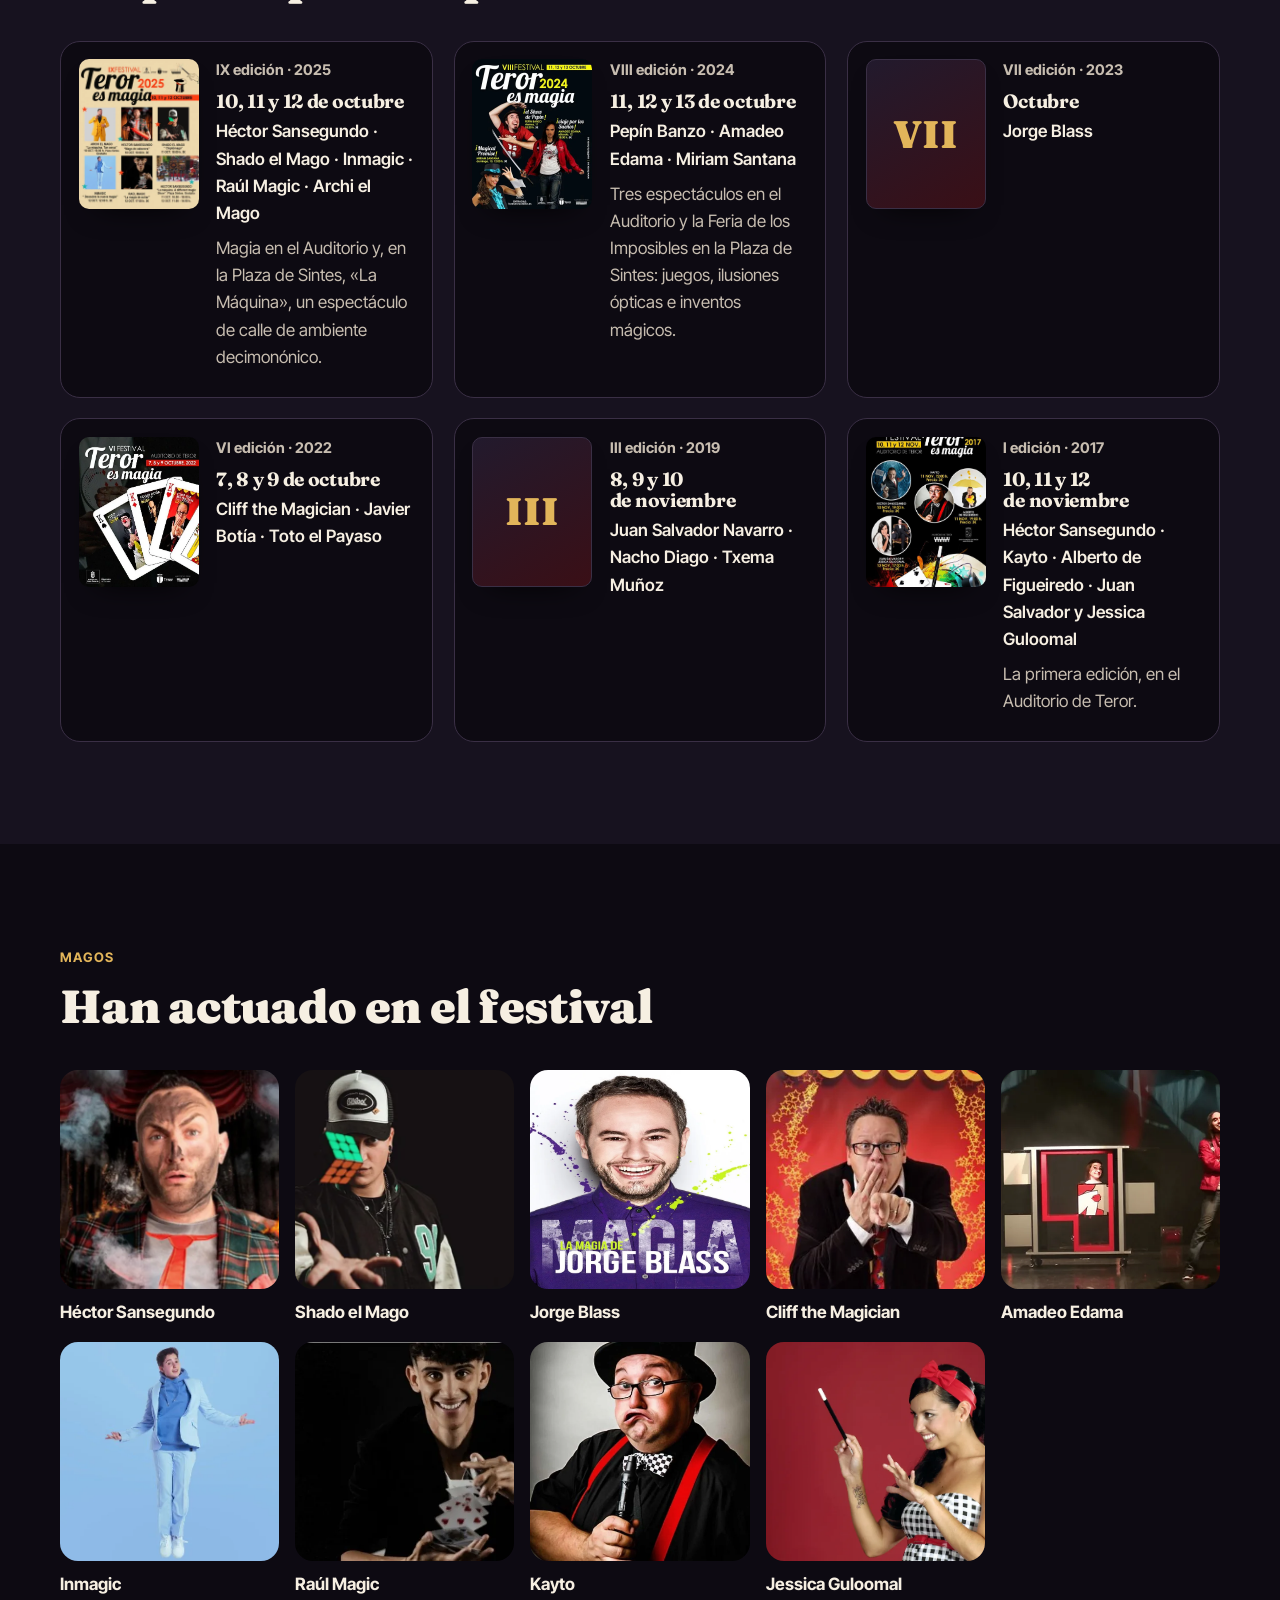
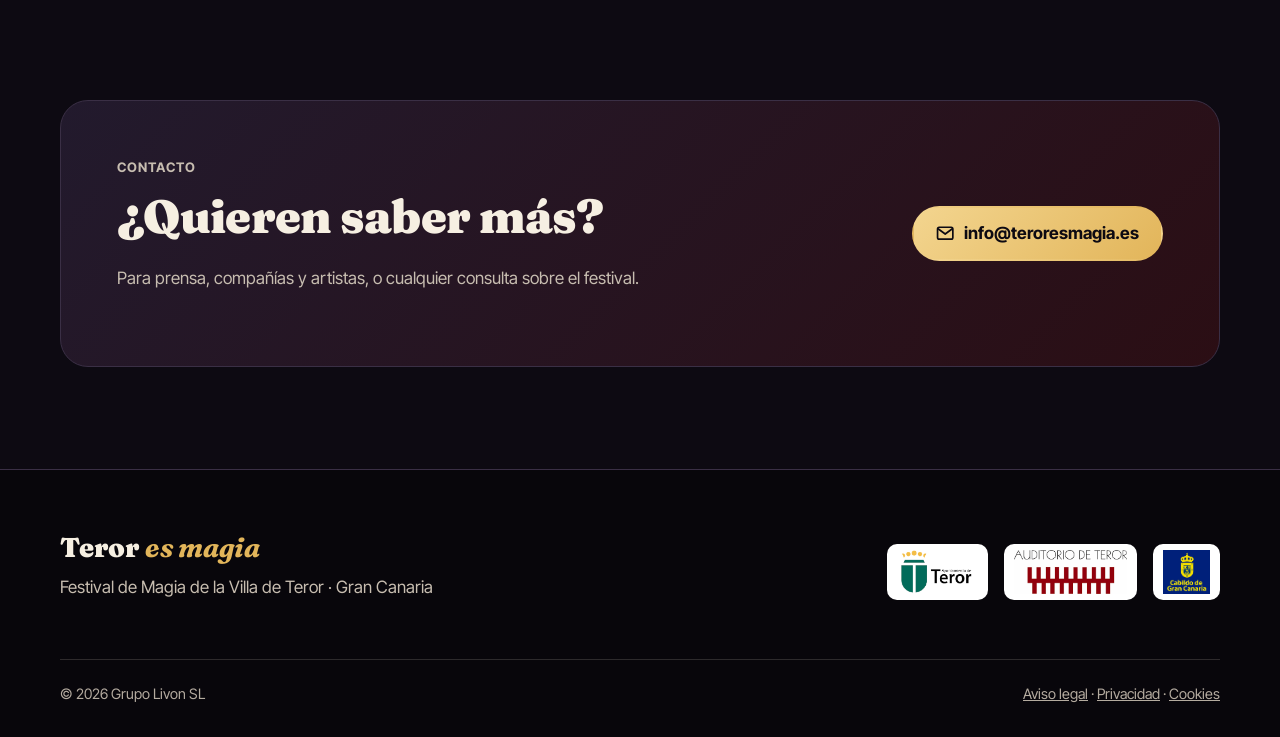
==== commit e392f745: "Landing atemporal de Teror es Magia con las ediciones verificadas (2017-2025) y datos editables Co-A" ====
--- a/index.html
+++ b/index.html
@@ -1,1809 +1,133 @@
-<!DOCTYPE html>
-<html lang="es">
+<!doctype html>
+<html lang="es" class="sin-js">
 <head>
-<meta charset="UTF-8">
-<meta name="viewport" content="width=device-width, initial-scale=1.0">
-<title>Teror es Magia · X Festival de Magia · 9-11 octubre 2026</title>
-<meta name="description" content="X Festival Teror es Magia. Del 9 al 11 de octubre de 2026, la Villa de Teror (Gran Canaria) se convierte en la capital de la magia y el ilusionismo.">
-<meta property="og:title" content="Teror es Magia · X Festival de Magia">
-<meta property="og:description" content="Del 9 al 11 de octubre de 2026, la Villa de Teror se transforma en el epicentro de la magia en Canarias.">
+<meta charset="utf-8">
+<meta name="viewport" content="width=device-width, initial-scale=1">
+<title>Teror es Magia · Festival de Magia de la Villa de Teror</title>
+<meta name="description" content="Festival de magia de Teror (Gran Canaria) desde 2017: espectáculos en el Auditorio y magia de calle en la Plaza de Sintes.">
+<link rel="canonical" href="https://teroresmagia.es/">
+<meta name="theme-color" content="#0d0a12">
 <meta property="og:type" content="website">
+<meta property="og:site_name" content="Teror es Magia">
 <meta property="og:locale" content="es_ES">
-<meta property="og:locale:alternate" content="en_US">
-<meta property="og:locale:alternate" content="de_DE">
-<link rel="icon" type="image/svg+xml" href="img/favicon.svg">
-<link rel="preconnect" href="https://fonts.googleapis.com">
-<link rel="preconnect" href="https://fonts.gstatic.com" crossorigin>
-<link href="https://fonts.googleapis.com/css2?family=Space+Grotesk:wght@300;400;500;600;700&family=Inter:wght@200;300;400;500;600;700&family=Instrument+Serif:ital@0;1&display=swap" rel="stylesheet">
-<link rel="stylesheet" href="https://cdnjs.cloudflare.com/ajax/libs/font-awesome/6.5.1/css/all.min.css">
-<style>
-/* =================  RESET & BASE  ================= */
-*,*::before,*::after{box-sizing:border-box;margin:0;padding:0}
-:root{
-  --bg:#0c0418;
-  --bg-2:#150a25;
-  --bg-3:#1e1135;
-  --surface:#1a0e2e;
-  --gold:#ec4899;             /* magenta principal (kept var name) */
-  --gold-light:#f472b6;       /* magenta claro */
-  --gold-dim:#a21caf;         /* magenta profundo */
-  --cream:#ede9fe;
-  --white:#fafafa;
-  --mute:#9d8bbb;
-  --red:#d946ef;              /* electric */
-  --line:rgba(236,72,153,0.16);
-  --shadow-gold:0 10px 40px rgba(236,72,153,0.22);
-  --grad-gold:linear-gradient(135deg,#ec4899 0%,#a78bfa 50%,#7c3aed 100%);
-  --grad-dark:linear-gradient(180deg,rgba(12,4,24,0) 0%,rgba(12,4,24,0.88) 70%,#0c0418 100%);
-  --font-serif:'Space Grotesk',system-ui,sans-serif;
-  --font-display:'Space Grotesk',system-ui,sans-serif;
-  --font-italic:'Instrument Serif',serif;
-  --font-body:'Inter',system-ui,sans-serif;
-  --tr:0.4s cubic-bezier(.2,.7,.2,1);
-}
-html{scroll-behavior:smooth;-webkit-text-size-adjust:100%}
-body{
-  font-family:var(--font-body);
-  background:var(--bg);
-  color:var(--white);
-  line-height:1.6;
-  overflow-x:hidden;
-  -webkit-font-smoothing:antialiased;
-}
-img{max-width:100%;display:block}
-a{color:inherit;text-decoration:none;transition:color var(--tr)}
-button{font:inherit;cursor:pointer;border:none;background:none;color:inherit}
-
-/* =================  PAGE LOADER  ================= */
-.loader{
-  position:fixed;inset:0;background:var(--bg);z-index:9999;
-  display:flex;align-items:center;justify-content:center;
-  animation:loaderOut 0.6s ease 2.2s forwards;
-}
-.loader-logo{
-  font-family:var(--font-serif);font-size:clamp(1.5rem,4vw,2.5rem);
-  letter-spacing:0.4em;color:var(--gold);
-  display:flex;gap:0.4em;
-}
-.loader-logo span{
-  opacity:0;animation:letterIn 0.4s ease forwards;
-}
-.loader-logo span:nth-child(1){animation-delay:0.05s}
-.loader-logo span:nth-child(2){animation-delay:0.15s}
-.loader-logo span:nth-child(3){animation-delay:0.25s}
-.loader-logo span:nth-child(4){animation-delay:0.35s}
-.loader-logo span:nth-child(5){animation-delay:0.45s}
-.loader-logo span:nth-child(6){animation-delay:0.55s}
-.loader-logo span:nth-child(7){animation-delay:0.65s}
-.loader-logo span:nth-child(8){animation-delay:0.75s}
-.loader-logo span:nth-child(9){animation-delay:0.85s}
-.loader-logo span:nth-child(10){animation-delay:0.95s}
-.loader-logo span:nth-child(11){animation-delay:1.05s}
-.loader-logo span:nth-child(12){animation-delay:1.15s}
-.loader-logo span:nth-child(13){animation-delay:1.25s}
-@keyframes letterIn{
-  0%{opacity:0;transform:translateY(20px) rotateX(-90deg)}
-  100%{opacity:1;transform:translateY(0) rotateX(0)}
-}
-@keyframes loaderOut{
-  0%{opacity:1;visibility:visible}
-  100%{opacity:0;visibility:hidden;pointer-events:none}
-}
-.loader.hidden{display:none}
-
-/* =================  NAVBAR  ================= */
-.nav{
-  position:fixed;top:0;left:0;right:0;z-index:100;
-  padding:1.4rem 2.5rem;
-  display:flex;align-items:center;justify-content:space-between;
-  transition:background var(--tr),padding var(--tr),box-shadow var(--tr);
-  background:linear-gradient(180deg,rgba(10,8,7,0.85) 0%,rgba(10,8,7,0) 100%);
-  backdrop-filter:blur(0px);
-}
-.nav.scrolled{
-  background:rgba(10,8,7,0.92);
-  backdrop-filter:blur(12px);
-  padding:0.9rem 2.5rem;
-  box-shadow:0 1px 0 var(--line),0 8px 30px rgba(0,0,0,0.5);
-}
-.nav-brand{
-  font-family:var(--font-serif);
-  letter-spacing:0.25em;
-  font-size:0.95rem;
-  font-weight:600;
-  color:var(--gold);
-  display:flex;align-items:center;gap:0.6rem;
-}
-.nav-brand i{color:var(--gold-light);font-size:1.1rem}
-.nav-links{
-  display:flex;gap:2rem;align-items:center;list-style:none;
-}
-.nav-links a{
-  font-size:0.78rem;letter-spacing:0.22em;
-  text-transform:uppercase;color:var(--cream);
-  position:relative;padding:0.5rem 0;
-}
-.nav-links a:hover{color:var(--gold-light)}
-.nav-links a::after{
-  content:'';position:absolute;left:0;bottom:-2px;
-  width:0;height:1px;background:var(--gold);transition:width var(--tr);
-}
-.nav-links a:hover::after{width:100%}
-.nav-cta{
-  background:var(--grad-gold);
-  color:#0c0418 !important;
-  padding:0.7rem 1.4rem !important;
-  border-radius:2px;
-  font-weight:600;
-  letter-spacing:0.18em !important;
-  transition:transform var(--tr),box-shadow var(--tr);
-}
-.nav-cta:hover{
-  transform:translateY(-2px);
-  box-shadow:var(--shadow-gold);
-}
-.nav-cta::after{display:none !important}
-.lang-switch{
-  display:flex;gap:0.4rem;align-items:center;
-  padding-left:1.2rem;border-left:1px solid var(--line);
-}
-.lang-btn{
-  font-size:0.72rem;letter-spacing:0.2em;font-weight:600;
-  padding:0.35rem 0.55rem;
-  color:var(--mute);transition:color var(--tr);
-  border-radius:2px;
-}
-.lang-btn.active{color:var(--gold);background:rgba(236,72,153,0.08)}
-.lang-btn:hover{color:var(--gold-light)}
-.hamburger{display:none;flex-direction:column;gap:5px;padding:0.3rem;z-index:101}
-.hamburger span{width:24px;height:1.5px;background:var(--cream);transition:transform var(--tr),opacity var(--tr)}
-.hamburger.open span:nth-child(1){transform:translateY(7px) rotate(45deg)}
-.hamburger.open span:nth-child(2){opacity:0}
-.hamburger.open span:nth-child(3){transform:translateY(-7px) rotate(-45deg)}
-
-@media (max-width:980px){
-  .nav{padding:1rem 1.4rem}
-  .nav.scrolled{padding:0.8rem 1.4rem}
-  .hamburger{display:flex}
-  .nav-links{
-    position:fixed;top:0;right:-100%;width:80%;max-width:340px;height:100vh;
-    background:var(--bg-2);flex-direction:column;justify-content:center;gap:2rem;
-    transition:right var(--tr);padding:2rem;border-left:1px solid var(--line);
-  }
-  .nav-links.open{right:0}
-  .nav-links a{font-size:0.95rem}
-  .lang-switch{padding-left:0;border-left:0;border-top:1px solid var(--line);padding-top:1.5rem;margin-top:1rem}
-}
-
-/* =================  HERO  ================= */
-.hero{
-  position:relative;min-height:100vh;
-  display:flex;flex-direction:column;justify-content:center;align-items:center;
-  text-align:center;padding:6rem 1.5rem 3rem;
-  overflow:hidden;
-}
-.hero::before{
-  content:'';position:absolute;inset:0;z-index:0;
-  background:
-    radial-gradient(ellipse at 20% 30%,rgba(236,72,153,0.18) 0%,transparent 50%),
-    radial-gradient(ellipse at 80% 70%,rgba(167,139,250,0.12) 0%,transparent 50%),
-    radial-gradient(ellipse at 50% 100%,rgba(236,72,153,0.08) 0%,transparent 70%),
-    linear-gradient(180deg,#0c0418 0%,#150a25 60%,#0c0418 100%);
-}
-.hero::after{
-  content:'';position:absolute;inset:0;z-index:0;opacity:0.6;
-  background-image:
-    radial-gradient(2px 2px at 20% 30%,rgba(244,114,182,0.8),transparent),
-    radial-gradient(1px 1px at 60% 70%,rgba(244,114,182,0.6),transparent),
-    radial-gradient(1.5px 1.5px at 80% 20%,rgba(244,114,182,0.7),transparent),
-    radial-gradient(1px 1px at 35% 80%,rgba(244,114,182,0.5),transparent),
-    radial-gradient(2px 2px at 70% 50%,rgba(244,114,182,0.6),transparent),
-    radial-gradient(1px 1px at 90% 85%,rgba(244,114,182,0.5),transparent),
-    radial-gradient(1.5px 1.5px at 15% 60%,rgba(244,114,182,0.6),transparent),
-    radial-gradient(1px 1px at 45% 15%,rgba(244,114,182,0.5),transparent);
-  background-size:600px 600px;
-  animation:twinkle 8s ease-in-out infinite;
-}
-@keyframes twinkle{
-  0%,100%{opacity:0.4}
-  50%{opacity:0.8}
-}
-.hero-inner{position:relative;z-index:2;max-width:1100px;margin:0 auto}
-.hero-edition{
-  font-family:var(--font-serif);font-weight:500;
-  font-size:0.78rem;letter-spacing:0.55em;
-  color:var(--gold);margin-bottom:2.5rem;
-  display:inline-flex;align-items:center;gap:1.2rem;
-  text-transform:uppercase;
-}
-.hero-edition::before,.hero-edition::after{
-  content:'';width:32px;height:1px;background:var(--gold);opacity:0.6;
-}
-.hero-title{
-  font-family:var(--font-display);
-  font-size:clamp(3.5rem,11vw,9.5rem);
-  font-weight:300;line-height:0.95;
-  color:var(--white);
-  margin-bottom:2rem;
-  letter-spacing:-0.04em;
-}
-.hero-title .gold{
-  font-family:var(--font-italic);
-  background:var(--grad-gold);
-  -webkit-background-clip:text;background-clip:text;
-  -webkit-text-fill-color:transparent;
-  font-style:italic;
-  font-weight:400;
-  letter-spacing:-0.02em;
-}
-.hero-sub{
-  font-family:var(--font-body);
-  font-size:clamp(0.85rem,1.4vw,1.05rem);
-  letter-spacing:0.05em;font-weight:300;
-  color:var(--cream);
-  margin-bottom:3rem;
-  opacity:0.9;
-}
-.hero-dates{
-  font-family:var(--font-display);
-  font-size:clamp(1.4rem,3.5vw,2.4rem);
-  font-weight:400;
-  color:var(--gold-light);
-  margin-bottom:0.6rem;letter-spacing:0.08em;
-}
-.hero-place{
-  font-size:0.8rem;letter-spacing:0.3em;
-  color:var(--mute);text-transform:uppercase;
-  margin-bottom:3rem;
-}
-.hero-cta{display:flex;gap:1rem;justify-content:center;flex-wrap:wrap}
-.btn{
-  display:inline-flex;align-items:center;gap:0.6rem;
-  padding:1rem 2rem;font-size:0.78rem;
-  letter-spacing:0.25em;text-transform:uppercase;font-weight:600;
-  transition:all var(--tr);border-radius:2px;
-  cursor:pointer;
-}
-.btn-primary{
-  background:var(--grad-gold);color:#0c0418;
-}
-.btn-primary:hover{transform:translateY(-3px);box-shadow:var(--shadow-gold)}
-.btn-ghost{
-  background:transparent;color:var(--cream);
-  border:1px solid var(--gold);
-}
-.btn-ghost:hover{background:rgba(236,72,153,0.1);color:var(--gold-light)}
-.btn-large{padding:1.2rem 2.5rem;font-size:0.85rem}
-
-.hero-scroll{
-  position:absolute;bottom:2rem;left:50%;transform:translateX(-50%);
-  z-index:2;font-size:0.7rem;letter-spacing:0.3em;
-  color:var(--gold);text-transform:uppercase;
-  display:flex;flex-direction:column;align-items:center;gap:0.8rem;
-}
-.hero-scroll i{font-size:1rem;animation:bounce 2s infinite}
-@keyframes bounce{
-  0%,100%{transform:translateY(0)}
-  50%{transform:translateY(8px)}
-}
-
-/* =================  SECTIONS  ================= */
-section{padding:6rem 2rem;position:relative}
-.container{max-width:1200px;margin:0 auto}
-.section-label{
-  font-family:var(--font-serif);font-weight:500;
-  font-size:0.72rem;letter-spacing:0.35em;
-  color:var(--gold);text-transform:uppercase;
-  margin-bottom:1.6rem;
-  display:flex;align-items:center;gap:0.8rem;
-}
-.section-label::before{
-  content:'';width:8px;height:8px;border-radius:50%;background:var(--gold);
-}
-.section-title{
-  font-family:var(--font-display);
-  font-size:clamp(2.2rem,5vw,4rem);
-  font-weight:300;line-height:1.05;
-  color:var(--white);margin-bottom:1.8rem;
-  letter-spacing:-0.03em;
-}
-.section-title em{
-  font-style:italic;color:var(--gold-light);
-  font-family:var(--font-italic);font-weight:400;
-}
-.section-intro{
-  font-size:1.05rem;color:var(--cream);
-  max-width:680px;margin-bottom:3.5rem;
-  line-height:1.7;
-}
-
-/* =================  ABOUT  ================= */
-#sobre{background:linear-gradient(180deg,#0c0418 0%,#150a25 100%)}
-.about-grid{
-  display:grid;grid-template-columns:1.1fr 1fr;gap:5rem;align-items:center;
-}
-.about-text p{margin-bottom:1.2rem;color:var(--cream);font-size:1.02rem;line-height:1.8}
-.about-text .lead::first-letter{
-  font-family:var(--font-italic);font-size:4.5rem;font-weight:400;
-  font-style:italic;
-  float:left;line-height:0.9;padding:0.4rem 0.7rem 0 0;color:var(--gold);
-}
-.about-visual{
-  position:relative;aspect-ratio:4/5;
-  background:
-    radial-gradient(circle at 30% 30%,rgba(236,72,153,0.3) 0%,transparent 50%),
-    linear-gradient(135deg,#1e1135 0%,#0c0418 100%);
-  border:1px solid var(--line);
-  display:flex;align-items:center;justify-content:center;
-  overflow:hidden;
-}
-.about-visual::before{
-  content:'';position:absolute;inset:20px;border:1px solid var(--line);
-  pointer-events:none;
-}
-.about-visual i{font-size:9rem;color:var(--gold);opacity:0.45}
-.about-stats{
-  display:grid;grid-template-columns:repeat(3,1fr);gap:2rem;
-  margin-top:4rem;padding-top:3rem;border-top:1px solid var(--line);
-}
-.stat{text-align:center}
-.stat-num{
-  font-family:var(--font-display);
-  font-size:clamp(2.5rem,5vw,3.8rem);font-weight:500;
-  color:var(--gold);line-height:1;
-}
-.stat-label{
-  font-size:0.72rem;letter-spacing:0.3em;
-  color:var(--mute);text-transform:uppercase;margin-top:0.6rem;
-}
-
-@media (max-width:780px){
-  .about-grid{grid-template-columns:1fr;gap:3rem}
-  .about-stats{grid-template-columns:repeat(3,1fr);gap:1rem}
-}
-
-/* =================  PROGRAMA / ARTISTAS  ================= */
-#programa{background:var(--bg)}
-.artists-grid{
-  display:grid;grid-template-columns:repeat(auto-fit,minmax(280px,1fr));
-  gap:2rem;margin-top:3rem;
-}
-.artist-card{
-  position:relative;background:var(--bg-3);
-  border:1px solid var(--line);
-  overflow:hidden;transition:transform var(--tr),border-color var(--tr);
-}
-.artist-card:hover{transform:translateY(-6px);border-color:var(--gold)}
-.artist-img{
-  aspect-ratio:3/4;
-  background:
-    radial-gradient(circle at 50% 30%,rgba(236,72,153,0.25) 0%,transparent 60%),
-    linear-gradient(180deg,#1e1135 0%,#0c0418 100%);
-  background-size:cover;background-position:center;
-  position:relative;
-  display:flex;align-items:center;justify-content:center;
-  overflow:hidden;
-}
-.artist-img.has-photo{
-  background-blend-mode:luminosity;
-}
-.artist-img i{font-size:5rem;color:var(--gold);opacity:0.35}
-.artist-img.has-photo i{display:none}
-.artist-img.tba::after{
-  content:'PRÓXIMAMENTE';
-  position:absolute;bottom:1rem;left:50%;transform:translateX(-50%);
-  font-family:var(--font-serif);font-size:0.7rem;letter-spacing:0.35em;
-  color:var(--gold);padding:0.4rem 1rem;
-  border:1px solid var(--gold);background:rgba(12,4,24,0.7);
-}
-[data-lang="en"] .artist-img.tba::after{content:'COMING SOON'}
-[data-lang="de"] .artist-img.tba::after{content:'DEMNÄCHST'}
-.artist-info{padding:1.5rem}
-.artist-country{
-  font-size:0.7rem;letter-spacing:0.3em;color:var(--gold);
-  text-transform:uppercase;margin-bottom:0.5rem;
-}
-.artist-name{
-  font-family:var(--font-display);font-size:1.6rem;font-weight:500;
-  color:var(--white);margin-bottom:0.5rem;
-}
-.artist-show{
-  font-family:var(--font-serif);font-style:italic;font-size:0.95rem;
-  color:var(--gold-light);margin-bottom:0.8rem;
-}
-.artist-desc{
-  font-size:0.92rem;color:var(--mute);line-height:1.6;
-}
-
-.lineup-history{
-  margin:3rem 0 4rem;padding:2rem 0;
-  border-top:1px solid var(--line);border-bottom:1px solid var(--line);
-}
-.lineup-label{
-  font-family:var(--font-serif);font-size:0.7rem;letter-spacing:0.35em;
-  color:var(--gold);text-transform:uppercase;margin-bottom:1.2rem;font-weight:500;
-  text-align:center;
-}
-.lineup-names{
-  font-family:var(--font-italic);font-style:italic;
-  font-size:clamp(1.05rem,1.8vw,1.3rem);
-  color:var(--cream);line-height:1.6;letter-spacing:0.01em;
-  max-width:1000px;margin:0 auto 2.5rem;text-align:center;
-}
-.past-artists{
-  display:grid;
-  grid-template-columns:repeat(auto-fill,minmax(150px,1fr));
-  gap:0.8rem;max-width:1100px;margin:0 auto;
-}
-.past-artist{
-  position:relative;aspect-ratio:1/1;overflow:hidden;
-  background-color:#1e1135;background-size:cover;background-position:center top;
-}
-.past-artist::before{
-  content:'';position:absolute;inset:0;z-index:1;
-  background:radial-gradient(circle at 50% 30%,rgba(236,72,153,0.18) 0%,transparent 65%);
-}
-.past-artist::after{
-  content:'';position:absolute;inset:0;z-index:1;
-  background:linear-gradient(180deg,rgba(12,4,24,0) 35%,rgba(12,4,24,0.95) 100%);
-}
-.past-artist .name{
-  position:absolute;left:0;right:0;bottom:0;padding:0.7rem 0.9rem;
-  font-family:var(--font-serif);font-weight:600;font-size:0.78rem;
-  color:var(--white);z-index:2;letter-spacing:0.02em;line-height:1.2;
-}
-.program-timeline{
-  margin-top:5rem;padding-top:4rem;border-top:1px solid var(--line);
-}
-.timeline-grid{display:grid;grid-template-columns:repeat(3,1fr);gap:2.5rem}
-.day-block{
-  background:var(--bg-3);border:1px solid var(--line);
-  padding:2rem;position:relative;
-}
-.day-block::before{
-  content:'';position:absolute;top:0;left:0;width:60px;height:1px;background:var(--gold);
-}
-.day-num{
-  font-family:var(--font-display);font-size:3rem;font-weight:500;
-  color:var(--gold);line-height:1;
-}
-.day-month{
-  font-size:0.7rem;letter-spacing:0.3em;color:var(--mute);
-  text-transform:uppercase;margin-bottom:1.8rem;
-}
-.day-event{
-  padding:0.9rem 0;border-bottom:1px dashed var(--line);
-}
-.day-event:last-child{border-bottom:none}
-.event-time{
-  font-family:var(--font-serif);font-size:0.78rem;letter-spacing:0.2em;
-  color:var(--gold);font-weight:600;
-}
-.event-title{
-  font-family:var(--font-display);font-size:1.15rem;font-weight:500;
-  color:var(--white);margin-top:0.2rem;
-}
-.event-place{font-size:0.82rem;color:var(--mute);margin-top:0.15rem}
-
-@media (max-width:780px){
-  .timeline-grid{grid-template-columns:1fr}
-}
-
-/* =================  EDICIONES ANTERIORES  ================= */
-#ediciones{background:var(--bg-2)}
-.editions-track{
-  display:grid;grid-template-columns:repeat(auto-fit,minmax(220px,1fr));
-  gap:1.5rem;margin-top:3rem;
-}
-.edition-card{
-  position:relative;aspect-ratio:3/4;overflow:hidden;
-  background-color:#1e1135;
-  background-size:cover;background-position:center;
-  cursor:pointer;
-  transition:transform var(--tr);
-}
-.edition-card:hover{transform:translateY(-4px)}
-.edition-card::before{
-  content:'';position:absolute;inset:0;
-  background:
-    radial-gradient(circle at center,rgba(236,72,153,0.18) 0%,transparent 65%);
-}
-.edition-card::after{
-  content:'';position:absolute;inset:0;
-  background:linear-gradient(180deg,rgba(12,4,24,0.1) 0%,rgba(12,4,24,0.5) 50%,rgba(12,4,24,0.95) 100%);
-}
-.edition-meta{
-  position:absolute;left:1.4rem;right:1.4rem;bottom:1.4rem;z-index:2;
-}
-.edition-roman{
-  font-family:var(--font-serif);font-size:2.2rem;font-weight:600;
-  color:var(--gold);line-height:1;
-}
-.edition-year{
-  font-size:0.7rem;letter-spacing:0.3em;color:var(--cream);
-  margin-top:0.3rem;text-transform:uppercase;
-}
-.edition-title{
-  font-family:var(--font-display);font-style:italic;
-  font-size:1.1rem;color:var(--white);margin-top:0.8rem;
-}
-.edition-icon{
-  position:absolute;top:1.4rem;right:1.4rem;z-index:2;
-  font-size:1.6rem;color:var(--gold);opacity:0.6;
-}
-
-/* =================  SOSTENIBILIDAD  ================= */
-#sostenibilidad{
-  background:
-    linear-gradient(180deg,#0c0418 0%,#150a25 50%,#0c0418 100%);
-  position:relative;
-}
-.sus-grid{
-  display:grid;grid-template-columns:repeat(auto-fit,minmax(240px,1fr));
-  gap:2rem;margin-top:3rem;
-}
-.sus-card{
-  background:rgba(28,24,20,0.5);border:1px solid var(--line);
-  padding:2.2rem;text-align:left;
-  transition:transform var(--tr),border-color var(--tr);
-}
-.sus-card:hover{transform:translateY(-4px);border-color:var(--gold)}
-.sus-icon{
-  width:54px;height:54px;border-radius:50%;
-  background:rgba(236,72,153,0.1);border:1px solid var(--gold);
-  display:flex;align-items:center;justify-content:center;
-  font-size:1.4rem;color:var(--gold);margin-bottom:1.4rem;
-}
-.sus-card h4{
-  font-family:var(--font-display);font-size:1.4rem;font-weight:500;
-  color:var(--white);margin-bottom:0.7rem;
-}
-.sus-card p{
-  font-size:0.92rem;color:var(--mute);line-height:1.7;
-}
-
-/* =================  ENTRADAS  ================= */
-#entradas{
-  background:
-    radial-gradient(ellipse at center,rgba(236,72,153,0.08) 0%,transparent 70%),
-    #0c0418;
-  text-align:center;
-}
-.tickets-wrap{max-width:780px;margin:0 auto;text-align:center}
-.tickets-wrap .section-label{justify-content:center}
-.tickets-wrap .section-label::before,
-.tickets-wrap .section-label::after{
-  content:'';width:40px;height:1px;background:var(--gold);
-}
-.tickets-price{
-  font-family:var(--font-display);
-  font-size:clamp(3rem,7vw,5rem);font-weight:500;
-  color:var(--gold);margin:2rem 0 0.5rem;
-}
-.tickets-price small{
-  font-size:0.4em;color:var(--cream);font-style:italic;
-}
-.tickets-note{
-  font-size:0.9rem;color:var(--mute);margin-bottom:2.5rem;letter-spacing:0.05em;
-}
-.tickets-cta{display:flex;gap:1rem;justify-content:center;flex-wrap:wrap;margin-top:2rem}
-.tickets-feria{
-  margin-top:4rem;padding:2.5rem;
-  border:1px dashed var(--gold);background:rgba(236,72,153,0.04);
-}
-.tickets-feria h4{
-  font-family:var(--font-display);font-size:1.6rem;font-weight:500;
-  color:var(--gold-light);margin-bottom:0.6rem;
-}
-.tickets-feria p{color:var(--cream);font-size:0.95rem;line-height:1.7}
-.tickets-feria .free-tag{
-  display:inline-block;margin-top:1rem;
-  font-family:var(--font-serif);font-size:0.7rem;letter-spacing:0.35em;
-  color:var(--gold);padding:0.4rem 1rem;border:1px solid var(--gold);
-}
-
-/* =================  UBICACION  ================= */
-#ubicacion{background:var(--bg-2)}
-.location-grid{
-  display:grid;grid-template-columns:1fr 1fr;gap:4rem;align-items:center;
-}
-.location-info h3{
-  font-family:var(--font-display);font-size:2rem;font-weight:500;
-  color:var(--gold-light);margin-bottom:1.2rem;
-}
-.location-info p{
-  color:var(--cream);font-size:1rem;line-height:1.8;margin-bottom:1rem;
-}
-.location-info ul{list-style:none;margin-top:1.5rem}
-.location-info ul li{
-  padding:0.7rem 0;border-bottom:1px solid var(--line);
-  display:flex;gap:1rem;align-items:flex-start;
-}
-.location-info ul li i{color:var(--gold);margin-top:0.3rem}
-.map-wrap{
-  aspect-ratio:4/3;border:1px solid var(--line);
-  background:#0c0418;position:relative;overflow:hidden;
-}
-.map-wrap iframe{width:100%;height:100%;border:none;filter:grayscale(0.3) brightness(0.85) contrast(1.1)}
-
-@media (max-width:780px){
-  .location-grid{grid-template-columns:1fr;gap:2.5rem}
-}
-
-/* =================  PATROCINADORES  ================= */
-#patrocinadores{
-  background:var(--bg);text-align:center;padding:5rem 2rem;
-}
-.sponsors-block{margin-top:3rem}
-.sponsors-block h4{
-  font-family:var(--font-serif);font-size:0.78rem;letter-spacing:0.4em;
-  color:var(--mute);text-transform:uppercase;margin-bottom:2rem;
-}
-.sponsors-grid{
-  display:flex;flex-wrap:wrap;justify-content:center;align-items:center;
-  gap:3rem;margin-bottom:3.5rem;
-}
-.sponsor-logo{
-  height:110px;width:200px;padding:1.2rem 1.6rem;
-  background:#ffffff;border-radius:6px;
-  display:flex;align-items:center;justify-content:center;
-  transition:transform var(--tr),box-shadow var(--tr);
-  box-shadow:0 4px 16px rgba(0,0,0,0.18);
-}
-.sponsor-logo:hover{transform:translateY(-3px);box-shadow:0 8px 28px rgba(236,72,153,0.18)}
-.sponsor-logo img{max-height:100%;max-width:100%;width:auto;height:auto;display:block;object-fit:contain}
-.sponsors-block.promotor .sponsor-logo{height:140px;width:260px}
-
-/* =================  CONTACTO  ================= */
-#contacto{
-  background:linear-gradient(180deg,#0c0418 0%,#150a25 100%);
-}
-.contact-grid{
-  display:grid;grid-template-columns:1fr 1fr;gap:5rem;align-items:start;
-}
-.contact-info p{color:var(--cream);font-size:1rem;line-height:1.8;margin-bottom:2rem}
-.contact-list{list-style:none}
-.contact-list li{
-  display:flex;gap:1.2rem;align-items:flex-start;
-  padding:1rem 0;border-bottom:1px solid var(--line);
-}
-.contact-list li i{
-  color:var(--gold);font-size:1.1rem;margin-top:0.2rem;width:24px;
-}
-.contact-list a:hover{color:var(--gold-light)}
-.contact-list span.label{
-  font-size:0.7rem;letter-spacing:0.25em;color:var(--mute);
-  text-transform:uppercase;margin-bottom:0.2rem;
-}
-[data-lang="es"] .contact-list span.label[data-i18n-es],
-[data-lang="en"] .contact-list span.label[data-i18n-en],
-[data-lang="de"] .contact-list span.label[data-i18n-de]{display:block}
-.socials{
-  display:flex;gap:1rem;margin-top:2rem;
-}
-.socials a{
-  width:46px;height:46px;border-radius:50%;
-  display:flex;align-items:center;justify-content:center;
-  border:1px solid var(--line);color:var(--cream);
-  transition:all var(--tr);
-}
-.socials a:hover{
-  background:var(--gold);color:#0c0418;border-color:var(--gold);transform:translateY(-3px);
-}
-.newsletter{
-  background:rgba(28,24,20,0.5);border:1px solid var(--line);
-  padding:2.5rem;
-}
-.newsletter h3{
-  font-family:var(--font-display);font-size:1.8rem;font-weight:500;
-  color:var(--gold-light);margin-bottom:0.6rem;
-}
-.newsletter p{color:var(--cream);font-size:0.92rem;margin-bottom:1.5rem;line-height:1.6}
-.newsletter form{display:flex;gap:0.6rem;flex-wrap:wrap}
-.newsletter input{
-  flex:1;min-width:180px;padding:0.9rem 1rem;
-  background:#0c0418;border:1px solid var(--line);color:var(--white);
-  font-family:var(--font-body);font-size:0.92rem;
-}
-.newsletter input:focus{outline:none;border-color:var(--gold)}
-.newsletter button{
-  background:var(--grad-gold);color:#0c0418;
-  padding:0.9rem 1.4rem;font-size:0.78rem;letter-spacing:0.2em;
-  text-transform:uppercase;font-weight:600;border-radius:2px;
-  transition:transform var(--tr);
-}
-.newsletter button:hover{transform:translateY(-2px)}
-
-@media (max-width:780px){
-  .contact-grid{grid-template-columns:1fr;gap:3rem}
-}
-
-/* =================  FOOTER  ================= */
-footer{
-  background:#080313;padding:3rem 2rem 2rem;
-  border-top:1px solid var(--line);
-}
-.footer-inner{
-  max-width:1200px;margin:0 auto;
-  display:flex;justify-content:space-between;align-items:center;
-  flex-wrap:wrap;gap:1.5rem;
-}
-.footer-brand{
-  font-family:var(--font-serif);font-size:0.85rem;letter-spacing:0.3em;
-  color:var(--gold);font-weight:600;
-}
-.footer-meta{
-  font-size:0.78rem;color:var(--mute);letter-spacing:0.05em;
-}
-.footer-meta a:hover{color:var(--gold-light)}
-
-/* =================  REVEAL ANIMATIONS  ================= */
-.reveal{
-  opacity:0;transform:translateY(40px);
-  transition:opacity 0.8s ease,transform 0.8s ease;
-  animation:cssRevealFallback 0.8s ease 2.5s forwards;
-}
-.reveal.visible{opacity:1;transform:translateY(0);animation:none}
-@keyframes cssRevealFallback{to{opacity:1;transform:none}}
-
-/* =================  MULTILINGUAL  ================= */
-[data-i18n-en],[data-i18n-de]{display:none}
-[data-lang="es"] [data-i18n-es]{display:revert}
-[data-lang="en"] [data-i18n-en]{display:revert}
-[data-lang="en"] [data-i18n-es]{display:none}
-[data-lang="de"] [data-i18n-de]{display:revert}
-[data-lang="de"] [data-i18n-es]{display:none}
-[data-lang="en"] [data-i18n-de]{display:none}
-[data-lang="de"] [data-i18n-en]{display:none}
-
-/* =================  RESPONSIVE  ================= */
-@media (max-width:780px){
-  section{padding:4.5rem 1.4rem}
-  .hero{padding:5rem 1.4rem 4rem}
-  .hero-edition{font-size:0.78rem;letter-spacing:0.4em;padding:0.4rem 1rem}
-  .hero-cta .btn{padding:0.9rem 1.4rem;font-size:0.72rem}
-}
-
-</style>
+<meta property="og:title" content="Teror es Magia · Festival de Magia de la Villa de Teror">
+<meta property="og:description" content="Festival de magia de Teror (Gran Canaria) desde 2017: espectáculos en el Auditorio y magia de calle en la Plaza de Sintes.">
+<meta property="og:url" content="https://teroresmagia.es/">
+<meta property="og:image" content="https://teroresmagia.es/img/og.png">
+<meta name="twitter:card" content="summary_large_image">
+<link rel="icon" href="/favicon.svg" type="image/svg+xml">
+<link rel="icon" href="/favicon.png" type="image/png">
+<link rel="apple-touch-icon" href="/apple-touch-icon.png">
+<link rel="manifest" href="/site.webmanifest">
+<link rel="preload" href="/fonts/fraunces-latin-900-normal.woff2" as="font" type="font/woff2" crossorigin>
+<link rel="preload" href="/fonts/inter-tight-latin-400-normal.woff2" as="font" type="font/woff2" crossorigin>
+<link rel="stylesheet" href="/css/estilos.css">
 </head>
-<body data-lang="es">
-
-<!-- ============== LOADER ============== -->
-<div class="loader" id="loader">
-  <div class="loader-logo" aria-label="Teror es Magia">
-    <span>T</span><span>E</span><span>R</span><span>O</span><span>R</span><span>·</span>
-    <span>M</span><span>A</span><span>G</span><span>I</span><span>A</span>
+<body>
+<a class="saltar" href="#contenido">Saltar al contenido</a>
+<header class="nav">
+  <div class="contenedor nav-fila">
+    <a class="marca" href="/" aria-label="Teror es Magia, ir al inicio"><span class="logo"><b>Teror</b> <i>es magia</i></span></a>
+    <button class="boton-menu" type="button" aria-controls="menu" aria-expanded="false"><span class="visualmente-oculto">Abrir menú</span><svg viewBox="0 0 24 24" fill="none" stroke="currentColor" stroke-width="2.2" stroke-linecap="round" aria-hidden="true"><path d="M4 7h16M4 12h16M4 17h16"/></svg></button>
+    <ul class="menu" id="menu"><li><a href="/#festival">El festival</a></li><li><a href="/#ediciones">Ediciones</a></li><li><a href="/#magos">Magos</a></li><li><a href="/#contacto">Contacto</a></li></ul>
   </div>
-</div>
-
-<!-- ============== NAVBAR ============== -->
-<nav class="nav" id="nav">
-  <a href="#top" class="nav-brand">
-    <i class="fa-solid fa-wand-magic-sparkles"></i>
-    <span>TEROR · MAGIA</span>
-  </a>
-  <button class="hamburger" id="hamburger" aria-label="Menú">
-    <span></span><span></span><span></span>
-  </button>
-  <ul class="nav-links" id="navLinks">
-    <li><a href="#sobre"><span data-i18n-es>Festival</span><span data-i18n-en>Festival</span><span data-i18n-de>Festival</span></a></li>
-    <li><a href="#programa"><span data-i18n-es>Programa</span><span data-i18n-en>Program</span><span data-i18n-de>Programm</span></a></li>
-    <li><a href="#ediciones"><span data-i18n-es>Ediciones</span><span data-i18n-en>Past Editions</span><span data-i18n-de>Ausgaben</span></a></li>
-    <li><a href="#sostenibilidad"><span data-i18n-es>Sostenibilidad</span><span data-i18n-en>Sustainability</span><span data-i18n-de>Nachhaltigkeit</span></a></li>
-    <li><a href="#ubicacion"><span data-i18n-es>Ubicación</span><span data-i18n-en>Location</span><span data-i18n-de>Anfahrt</span></a></li>
-    <li><a href="#entradas" class="nav-cta"><span data-i18n-es>Entradas</span><span data-i18n-en>Tickets</span><span data-i18n-de>Tickets</span></a></li>
-    <li class="lang-switch">
-      <button class="lang-btn active" data-lang-btn="es">ES</button>
-      <button class="lang-btn" data-lang-btn="en">EN</button>
-      <button class="lang-btn" data-lang-btn="de">DE</button>
-    </li>
-  </ul>
-</nav>
-
-<!-- ============== HERO ============== -->
-<header class="hero" id="top">
-  <div class="hero-inner">
-    <div class="hero-edition reveal">
-      <span data-i18n-es>X EDICIÓN</span>
-      <span data-i18n-en>10<sup>th</sup> EDITION</span>
-      <span data-i18n-de>X. AUSGABE</span>
-    </div>
-    <h1 class="hero-title reveal">
-      Teror <span class="gold">es</span><br>Magia
-    </h1>
-    <p class="hero-sub reveal">
-      <span data-i18n-es>Festival de Magia de la Villa de Teror</span>
-      <span data-i18n-en>Magic Festival · Villa de Teror</span>
-      <span data-i18n-de>Zauberfestival · Villa de Teror</span>
-    </p>
-    <div class="hero-dates reveal">9 — 11 · OCTUBRE · 2026</div>
-    <div class="hero-place reveal">
-      <span data-i18n-es>Auditorio de Teror · Gran Canaria</span>
-      <span data-i18n-en>Teror Auditorium · Gran Canaria</span>
-      <span data-i18n-de>Auditorium Teror · Gran Canaria</span>
-    </div>
-    <div class="hero-cta reveal">
-      <a href="#entradas" class="btn btn-primary btn-large">
-        <i class="fa-solid fa-ticket"></i>
-        <span data-i18n-es>Comprar entradas</span>
-        <span data-i18n-en>Buy tickets</span>
-        <span data-i18n-de>Tickets kaufen</span>
-      </a>
-      <a href="#programa" class="btn btn-ghost btn-large">
-        <span data-i18n-es>Ver programa</span>
-        <span data-i18n-en>See program</span>
-        <span data-i18n-de>Programm ansehen</span>
-        <i class="fa-solid fa-arrow-right"></i>
-      </a>
-    </div>
-  </div>
-  <a href="#sobre" class="hero-scroll">
-    <span data-i18n-es>Descubrir</span>
-    <span data-i18n-en>Discover</span>
-    <span data-i18n-de>Entdecken</span>
-    <i class="fa-solid fa-chevron-down"></i>
-  </a>
 </header>
-
-<!-- ============== SOBRE ============== -->
-<section id="sobre">
-  <div class="container">
-    <div class="about-grid">
-      <div>
-        <div class="section-label reveal">
-          <span data-i18n-es>El festival</span>
-          <span data-i18n-en>The festival</span>
-          <span data-i18n-de>Das Festival</span>
-        </div>
-        <h2 class="section-title reveal">
-          <span data-i18n-es>Diez años haciendo de Teror la <em>capital de la magia</em> en Canarias.</span>
-          <span data-i18n-en>Ten years turning Teror into the <em>capital of magic</em> in the Canary Islands.</span>
-          <span data-i18n-de>Zehn Jahre, in denen Teror zur <em>Hauptstadt der Zauberkunst</em> auf den Kanaren wurde.</span>
-        </h2>
-        <div class="about-text reveal">
-          <p class="lead" data-i18n-es>Cada otoño, la Villa Mariana de Teror se transforma. Sus calles empedradas, sus balcones canarios y su Auditorio acogen durante tres días a algunos de los magos más sorprendentes del panorama nacional e internacional.</p>
-          <p class="lead" data-i18n-en>Every autumn, the Marian Village of Teror transforms itself. Its cobbled streets, its Canarian balconies and its Auditorium host some of the most extraordinary magicians of the national and international scene for three days.</p>
-          <p class="lead" data-i18n-de>Jeden Herbst verwandelt sich das marianische Dorf Teror. Seine gepflasterten Gassen, seine kanarischen Balkone und sein Auditorium beherbergen drei Tage lang einige der erstaunlichsten Magier der nationalen und internationalen Szene.</p>
-
-          <p data-i18n-es>Lo que comenzó en 2017 como una pequeña apuesta del Auditorio de Teror y el Ayuntamiento, es hoy un encuentro consolidado donde ilusionismo, mentalismo, magia cómica y magia de cerca conviven en un mismo programa pensado para todos los públicos.</p>
-          <p data-i18n-en>What began in 2017 as a small bet by the Teror Auditorium and the Town Hall is today a consolidated meeting where illusionism, mentalism, comedy magic and close-up magic share a single program designed for all audiences.</p>
-          <p data-i18n-de>Was 2017 als kleine Wette des Auditoriums von Teror und der Gemeindeverwaltung begann, ist heute ein etabliertes Treffen, bei dem Illusionismus, Mentalismus, Comedy-Zauberei und Close-Up-Magie in einem Programm für alle Altersgruppen vereint sind.</p>
-
-          <p data-i18n-es><strong>"Teror es Magia"</strong> es ya una cita imprescindible del calendario cultural de Gran Canaria: espectáculos en el Auditorio, magia en la calle, la Feria de los Imposibles en la Plaza Sintes y experiencias mágicas para colegios y familias.</p>
-          <p data-i18n-en><strong>"Teror es Magia"</strong> is now an unmissable date in Gran Canaria's cultural calendar: shows at the Auditorium, street magic, the "Feria de los Imposibles" at Plaza Sintes and magical experiences for schools and families.</p>
-          <p data-i18n-de><strong>"Teror es Magia"</strong> ist heute ein fester Termin im Kulturkalender von Gran Canaria: Aufführungen im Auditorium, Straßenmagie, die "Feria de los Imposibles" auf der Plaza Sintes und magische Erlebnisse für Schulen und Familien.</p>
-        </div>
-      </div>
-      <div class="about-visual reveal">
-        <i class="fa-solid fa-hat-wizard"></i>
-      </div>
-    </div>
-    <div class="about-stats reveal">
-      <div class="stat">
-        <div class="stat-num">10</div>
-        <div class="stat-label">
-          <span data-i18n-es>Ediciones</span>
-          <span data-i18n-en>Editions</span>
-          <span data-i18n-de>Ausgaben</span>
-        </div>
-      </div>
-      <div class="stat">
-        <div class="stat-num">+60</div>
-        <div class="stat-label">
-          <span data-i18n-es>Artistas en escena</span>
-          <span data-i18n-en>Artists on stage</span>
-          <span data-i18n-de>Künstler auf der Bühne</span>
-        </div>
-      </div>
-      <div class="stat">
-        <div class="stat-num">+15k</div>
-        <div class="stat-label">
-          <span data-i18n-es>Espectadores</span>
-          <span data-i18n-en>Spectators</span>
-          <span data-i18n-de>Zuschauer</span>
-        </div>
-      </div>
+<main id="contenido">
+<section class="portada con-foto">
+  <img class="portada-foto" src="/img/fotos/la-maquina-800.webp" srcset="/img/fotos/la-maquina-800.webp 800w, /img/fotos/la-maquina-1600.webp 1600w" sizes="100vw" alt="Espectáculo de magia de calle con una gran máquina de ambiente decimonónico en la Plaza de Sintes" loading="eager" decoding="async" fetchpriority="high">
+  <div class="estrellas" aria-hidden="true"></div>
+  <div class="contenedor portada-txt">
+    <p class="antetitulo">Festival de Magia de la Villa de Teror</p>
+    <h1><span class="t1">Teror</span> <span class="t2">es magia</span></h1>
+    <p class="entradilla">Cada otoño, el Auditorio y la Plaza de Sintes se llenan de ilusionismo, humor y magia para todos los públicos.</p>
+    <div class="proxima aparece">
+      <p class="proxima-etiqueta">Próxima edición</p>
+      <p class="proxima-fechas">Fechas por anunciar</p>
+      <p>Muy pronto anunciaremos las fechas y el cartel de la próxima edición.</p>
+      
     </div>
   </div>
 </section>
 
-<!-- ============== PROGRAMA / ARTISTAS ============== -->
-<section id="programa">
-  <div class="container">
-    <div class="section-label reveal">
-      <span data-i18n-es>Programa 2026</span>
-      <span data-i18n-en>Program 2026</span>
-      <span data-i18n-de>Programm 2026</span>
-    </div>
-    <h2 class="section-title reveal">
-      <span data-i18n-es>Tres días, seis espectáculos, <em>una sola magia</em>.</span>
-      <span data-i18n-en>Three days, six shows, <em>one single magic</em>.</span>
-      <span data-i18n-de>Drei Tage, sechs Shows, <em>eine einzige Magie</em>.</span>
-    </h2>
-    <p class="section-intro reveal">
-      <span data-i18n-es>El cartel de la X edición de "Teror es Magia" se irá desvelando en las próximas semanas. Magia de escena, mentalismo, magia infantil y magia de cerca se darán cita del 9 al 11 de octubre de 2026.</span>
-      <span data-i18n-en>The lineup of the 10<sup>th</sup> edition of "Teror es Magia" will be revealed in the coming weeks. Stage magic, mentalism, family magic and close-up magic come together from October 9 to 11, 2026.</span>
-      <span data-i18n-de>Das Programm der 10. Ausgabe von "Teror es Magia" wird in den kommenden Wochen bekannt gegeben. Bühnenzauber, Mentalismus, Familienzauber und Close-Up-Magie treffen sich vom 9. bis 11. Oktober 2026.</span>
-    </p>
-
-    <div class="lineup-history reveal">
-      <div class="lineup-label">
-        <span data-i18n-es>Han pasado por Teror</span>
-        <span data-i18n-en>Have performed in Teror</span>
-        <span data-i18n-de>Sind in Teror aufgetreten</span>
-      </div>
-      <div class="lineup-names">
-        Héctor Sansegundo · Shado el Mago · Inmagic · Raúl Magic · Amadeo Edama · Jorge Blass · Jandro · Anthony Blake · Jeff Thoussaint · Inés la Maga · Cliff the Magician · Kayto · Jessica Guloomal · Pepín Banzo · Miriam Santana · Archi el Mago · Toto el Payaso · Javier Botía · Alberto de Figueiredo
-      </div>
-            <div class="past-artists">
-        <div class="past-artist" style="background-image:url('img/artistas/hector-sansegundo.jpg')"><div class="name">Héctor Sansegundo</div></div>
-        <div class="past-artist" style="background-image:url('img/artistas/shado-el-mago.jpg')"><div class="name">Shado el Mago</div></div>
-        <div class="past-artist" style="background-image:url('img/artistas/inmagic.jpg')"><div class="name">Inmagic</div></div>
-        <div class="past-artist" style="background-image:url('img/artistas/raul-magic.jpg')"><div class="name">Raúl Magic</div></div>
-        <div class="past-artist" style="background-image:url('img/artistas/amadeo-edama.jpg')"><div class="name">Amadeo Edama</div></div>
-        <div class="past-artist" style="background-image:url('img/artistas/jorge-blass.jpg')"><div class="name">Jorge Blass</div></div>
-        <div class="past-artist" style="background-image:url('img/artistas/jandro.jpg')"><div class="name">Jandro</div></div>
-        <div class="past-artist" style="background-image:url('img/artistas/anthony-blake.webp')"><div class="name">Anthony Blake</div></div>
-        <div class="past-artist" style="background-image:url('img/artistas/jeff-thoussaint.jpg')"><div class="name">Jeff Thoussaint</div></div>
-        <div class="past-artist" style="background-image:url('img/artistas/ines-la-maga.jpg')"><div class="name">Inés la Maga</div></div>
-        <div class="past-artist" style="background-image:url('img/artistas/cliff-the-magician.jpg')"><div class="name">Cliff the Magician</div></div>
-        <div class="past-artist" style="background-image:url('img/artistas/kayto.jpg')"><div class="name">Kayto</div></div>
-        <div class="past-artist" style="background-image:url('img/artistas/jessica-guloomal.jpg')"><div class="name">Jessica Guloomal</div></div>
-      </div>
-    </div>
-      </div>
-    </div>
-
-    <div class="artists-grid">
-      <article class="artist-card reveal">
-        <div class="artist-img tba"><i class="fa-solid fa-wand-magic-sparkles"></i></div>
-        <div class="artist-info">
-          <div class="artist-country">
-            <span data-i18n-es>Función inaugural</span>
-            <span data-i18n-en>Opening show</span>
-            <span data-i18n-de>Eröffnungsshow</span>
-          </div>
-          <h3 class="artist-name">
-            <span data-i18n-es>Por anunciar</span>
-            <span data-i18n-en>To be announced</span>
-            <span data-i18n-de>Wird bekannt gegeben</span>
-          </h3>
-          <p class="artist-show">"—"</p>
-          <p class="artist-desc">
-            <span data-i18n-es>El artista que abrirá la X edición se desvelará próximamente.</span>
-            <span data-i18n-en>The artist opening the 10<sup>th</sup> edition will be revealed soon.</span>
-            <span data-i18n-de>Der Künstler, der die 10. Ausgabe eröffnet, wird in Kürze bekannt gegeben.</span>
-          </p>
-        </div>
-      </article>
-
-      <article class="artist-card reveal">
-        <div class="artist-img tba"><i class="fa-solid fa-eye"></i></div>
-        <div class="artist-info">
-          <div class="artist-country">
-            <span data-i18n-es>Mentalismo</span>
-            <span data-i18n-en>Mentalism</span>
-            <span data-i18n-de>Mentalismus</span>
-          </div>
-          <h3 class="artist-name">
-            <span data-i18n-es>Por anunciar</span>
-            <span data-i18n-en>To be announced</span>
-            <span data-i18n-de>Wird bekannt gegeben</span>
-          </h3>
-          <p class="artist-show">"—"</p>
-          <p class="artist-desc">
-            <span data-i18n-es>Una experiencia de mentalismo donde la mente es el escenario principal.</span>
-            <span data-i18n-en>A mentalism experience where the mind is the main stage.</span>
-            <span data-i18n-de>Eine Mentalismus-Erfahrung, bei der der Geist die Hauptbühne ist.</span>
-          </p>
-        </div>
-      </article>
-
-      <article class="artist-card reveal">
-        <div class="artist-img tba"><i class="fa-solid fa-star"></i></div>
-        <div class="artist-info">
-          <div class="artist-country">
-            <span data-i18n-es>Magia familiar</span>
-            <span data-i18n-en>Family magic</span>
-            <span data-i18n-de>Familienzauber</span>
-          </div>
-          <h3 class="artist-name">
-            <span data-i18n-es>Por anunciar</span>
-            <span data-i18n-en>To be announced</span>
-            <span data-i18n-de>Wird bekannt gegeben</span>
-          </h3>
-          <p class="artist-show">"—"</p>
-          <p class="artist-desc">
-            <span data-i18n-es>Magia para soñar despiertos: la cita imprescindible para toda la familia.</span>
-            <span data-i18n-en>Magic to dream wide awake: the must-see show for the whole family.</span>
-            <span data-i18n-de>Zauberei, um wach zu träumen: das Muss für die ganze Familie.</span>
-          </p>
-        </div>
-      </article>
-
-      <article class="artist-card reveal">
-        <div class="artist-img tba"><i class="fa-solid fa-masks-theater"></i></div>
-        <div class="artist-info">
-          <div class="artist-country">
-            <span data-i18n-es>Magia cómica</span>
-            <span data-i18n-en>Comedy magic</span>
-            <span data-i18n-de>Comedy-Zauber</span>
-          </div>
-          <h3 class="artist-name">
-            <span data-i18n-es>Por anunciar</span>
-            <span data-i18n-en>To be announced</span>
-            <span data-i18n-de>Wird bekannt gegeben</span>
-          </h3>
-          <p class="artist-show">"—"</p>
-          <p class="artist-desc">
-            <span data-i18n-es>Donde el ilusionismo y la carcajada se dan la mano sobre el escenario.</span>
-            <span data-i18n-en>Where illusionism and laughter join hands on stage.</span>
-            <span data-i18n-de>Wo Illusionismus und Lachen auf der Bühne Hand in Hand gehen.</span>
-          </p>
-        </div>
-      </article>
-
-      <article class="artist-card reveal">
-        <div class="artist-img tba"><i class="fa-solid fa-fingerprint"></i></div>
-        <div class="artist-info">
-          <div class="artist-country">
-            <span data-i18n-es>Magia de cerca</span>
-            <span data-i18n-en>Close-up magic</span>
-            <span data-i18n-de>Close-Up-Magie</span>
-          </div>
-          <h3 class="artist-name">
-            <span data-i18n-es>Por anunciar</span>
-            <span data-i18n-en>To be announced</span>
-            <span data-i18n-de>Wird bekannt gegeben</span>
-          </h3>
-          <p class="artist-show">"—"</p>
-          <p class="artist-desc">
-            <span data-i18n-es>Magia íntima en la palma de la mano, a un palmo del espectador.</span>
-            <span data-i18n-en>Intimate magic in the palm of your hand, inches from the audience.</span>
-            <span data-i18n-de>Intime Magie in der Handfläche, nur Zentimeter vom Publikum entfernt.</span>
-          </p>
-        </div>
-      </article>
-
-      <article class="artist-card reveal">
-        <div class="artist-img tba"><i class="fa-solid fa-moon"></i></div>
-        <div class="artist-info">
-          <div class="artist-country">
-            <span data-i18n-es>Gala de clausura</span>
-            <span data-i18n-en>Closing gala</span>
-            <span data-i18n-de>Abschlussgala</span>
-          </div>
-          <h3 class="artist-name">
-            <span data-i18n-es>Por anunciar</span>
-            <span data-i18n-en>To be announced</span>
-            <span data-i18n-de>Wird bekannt gegeben</span>
-          </h3>
-          <p class="artist-show">"—"</p>
-          <p class="artist-desc">
-            <span data-i18n-es>Una despedida a lo grande: el broche dorado de la X edición.</span>
-            <span data-i18n-en>A grand finale: the golden seal of the 10<sup>th</sup> edition.</span>
-            <span data-i18n-de>Ein großes Finale: der goldene Abschluss der 10. Ausgabe.</span>
-          </p>
-        </div>
-      </article>
-    </div>
-
-    <div class="program-timeline reveal">
-      <h3 style="font-family:var(--font-display);font-size:2rem;font-weight:500;color:var(--gold-light);margin-bottom:0.6rem;">
-        <span data-i18n-es>Calendario</span>
-        <span data-i18n-en>Schedule</span>
-        <span data-i18n-de>Kalender</span>
-      </h3>
-      <p style="color:var(--mute);font-size:0.92rem;margin-bottom:2.5rem;">
-        <span data-i18n-es>Avance del programa por días (sujeto a confirmación).</span>
-        <span data-i18n-en>Preview of the program by day (subject to confirmation).</span>
-        <span data-i18n-de>Vorläufiges Programm nach Tagen (vorbehaltlich Bestätigung).</span>
-      </p>
-      <div class="timeline-grid">
-        <div class="day-block reveal">
-          <div class="day-num">09</div>
-          <div class="day-month">
-            <span data-i18n-es>Viernes · Octubre</span>
-            <span data-i18n-en>Friday · October</span>
-            <span data-i18n-de>Freitag · Oktober</span>
-          </div>
-          <div class="day-event">
-            <div class="event-time">18:00 h</div>
-            <div class="event-title">
-              <span data-i18n-es>Función inaugural</span>
-              <span data-i18n-en>Opening show</span>
-              <span data-i18n-de>Eröffnungsshow</span>
-            </div>
-            <div class="event-place">
-              <span data-i18n-es>Auditorio de Teror</span>
-              <span data-i18n-en>Teror Auditorium</span>
-              <span data-i18n-de>Auditorium Teror</span>
-            </div>
-          </div>
-          <div class="day-event">
-            <div class="event-time">21:00 h</div>
-            <div class="event-title">
-              <span data-i18n-es>Magia en la calle</span>
-              <span data-i18n-en>Street magic</span>
-              <span data-i18n-de>Straßenmagie</span>
-            </div>
-            <div class="event-place">
-              <span data-i18n-es>Plaza Teresa de Bolívar</span>
-              <span data-i18n-en>Teresa de Bolívar Square</span>
-              <span data-i18n-de>Plaza Teresa de Bolívar</span>
-            </div>
-          </div>
-        </div>
-
-        <div class="day-block reveal">
-          <div class="day-num">10</div>
-          <div class="day-month">
-            <span data-i18n-es>Sábado · Octubre</span>
-            <span data-i18n-en>Saturday · October</span>
-            <span data-i18n-de>Samstag · Oktober</span>
-          </div>
-          <div class="day-event">
-            <div class="event-time">16:00 — 19:00 h</div>
-            <div class="event-title">
-              <span data-i18n-es>Feria de los Imposibles</span>
-              <span data-i18n-en>Fair of the Impossibles</span>
-              <span data-i18n-de>Messe der Unmöglichkeiten</span>
-            </div>
-            <div class="event-place">
-              <span data-i18n-es>Plaza Sintes</span>
-              <span data-i18n-en>Sintes Square</span>
-              <span data-i18n-de>Plaza Sintes</span>
-            </div>
-          </div>
-          <div class="day-event">
-            <div class="event-time">18:00 h</div>
-            <div class="event-title">
-              <span data-i18n-es>Magia de escena</span>
-              <span data-i18n-en>Stage magic</span>
-              <span data-i18n-de>Bühnenzauber</span>
-            </div>
-            <div class="event-place">
-              <span data-i18n-es>Auditorio de Teror</span>
-              <span data-i18n-en>Teror Auditorium</span>
-              <span data-i18n-de>Auditorium Teror</span>
-            </div>
-          </div>
-          <div class="day-event">
-            <div class="event-time">21:00 h</div>
-            <div class="event-title">
-              <span data-i18n-es>Mentalismo</span>
-              <span data-i18n-en>Mentalism</span>
-              <span data-i18n-de>Mentalismus</span>
-            </div>
-            <div class="event-place">
-              <span data-i18n-es>Auditorio de Teror</span>
-              <span data-i18n-en>Teror Auditorium</span>
-              <span data-i18n-de>Auditorium Teror</span>
-            </div>
-          </div>
-        </div>
-
-        <div class="day-block reveal">
-          <div class="day-num">11</div>
-          <div class="day-month">
-            <span data-i18n-es>Domingo · Octubre</span>
-            <span data-i18n-en>Sunday · October</span>
-            <span data-i18n-de>Sonntag · Oktober</span>
-          </div>
-          <div class="day-event">
-            <div class="event-time">11:00 — 14:00 h</div>
-            <div class="event-title">
-              <span data-i18n-es>Feria de los Imposibles</span>
-              <span data-i18n-en>Fair of the Impossibles</span>
-              <span data-i18n-de>Messe der Unmöglichkeiten</span>
-            </div>
-            <div class="event-place">
-              <span data-i18n-es>Plaza Sintes</span>
-              <span data-i18n-en>Sintes Square</span>
-              <span data-i18n-de>Plaza Sintes</span>
-            </div>
-          </div>
-          <div class="day-event">
-            <div class="event-time">12:00 h</div>
-            <div class="event-title">
-              <span data-i18n-es>Magia familiar</span>
-              <span data-i18n-en>Family magic</span>
-              <span data-i18n-de>Familienzauber</span>
-            </div>
-            <div class="event-place">
-              <span data-i18n-es>Auditorio de Teror</span>
-              <span data-i18n-en>Teror Auditorium</span>
-              <span data-i18n-de>Auditorium Teror</span>
-            </div>
-          </div>
-          <div class="day-event">
-            <div class="event-time">17:00 h</div>
-            <div class="event-title">
-              <span data-i18n-es>Gala de clausura</span>
-              <span data-i18n-en>Closing gala</span>
-              <span data-i18n-de>Abschlussgala</span>
-            </div>
-            <div class="event-place">
-              <span data-i18n-es>Auditorio de Teror</span>
-              <span data-i18n-en>Teror Auditorium</span>
-              <span data-i18n-de>Auditorium Teror</span>
-            </div>
-          </div>
-        </div>
-      </div>
+<section class="seccion" id="festival" aria-labelledby="t-festival">
+  <div class="contenedor festival-grid">
+    <div><p class="antetitulo">El festival</p><h2 id="t-festival">Desde 2017, la magia tiene una cita en Teror</h2></div>
+    <div>
+      <p class="entradilla">Teror es Magia nació en 2017 en el Auditorio de Teror y, edición tras edición, se ha convertido en una cita fija del otoño en Gran Canaria.</p>
+      <p>Durante un fin de semana, el Auditorio acoge espectáculos de magia de escena, mentalismo, magia cómica y magia familiar, con magos de Canarias, de la Península y de fuera de España. En la Plaza de Sintes, en pleno casco histórico, la magia sale a la calle con propuestas gratuitas.</p>
+      <ul class="datos">
+        <li><strong>Auditorio de Teror</strong><span>Espectáculos con entrada a precios populares</span></li>
+        <li><strong>Plaza de Sintes</strong><span>Magia de calle gratuita</span></li>
+        <li><strong>Todos los públicos</strong><span>Para ir en familia</span></li>
+      </ul>
     </div>
   </div>
 </section>
 
-<!-- ============== EDICIONES ANTERIORES ============== -->
-<section id="ediciones">
-  <div class="container">
-    <div class="section-label reveal">
-      <span data-i18n-es>Ediciones anteriores</span>
-      <span data-i18n-en>Past editions</span>
-      <span data-i18n-de>Vergangene Ausgaben</span>
-    </div>
-    <h2 class="section-title reveal">
-      <span data-i18n-es>Una década de <em>asombro</em>.</span>
-      <span data-i18n-en>A decade of <em>wonder</em>.</span>
-      <span data-i18n-de>Ein Jahrzehnt voller <em>Staunen</em>.</span>
-    </h2>
-    <p class="section-intro reveal">
-      <span data-i18n-es>Desde 2017, "Teror es Magia" ha llenado el Auditorio y las calles de la Villa con espectáculos de algunos de los mejores ilusionistas del país. Estos son algunos de los hitos del camino.</span>
-      <span data-i18n-en>Since 2017, "Teror es Magia" has filled the Auditorium and the streets of the village with shows by some of the country's best illusionists. Here are some milestones along the way.</span>
-      <span data-i18n-de>Seit 2017 hat "Teror es Magia" das Auditorium und die Straßen des Dorfes mit Aufführungen einiger der besten Illusionisten des Landes gefüllt. Hier einige Meilensteine.</span>
-    </p>
-
-    <div class="editions-track">
-      <div class="edition-card reveal" style="background-image:url('img/ediciones/edicion-IX-2025.jpg')">
-        <div class="edition-meta">
-          <div class="edition-roman">IX</div>
-          <div class="edition-year">2025 · 10-12 OCT</div>
-          <div class="edition-title">
-            <span data-i18n-es>Archi, Sansegundo, Shado, Inmagic, Raúl Magic</span>
-            <span data-i18n-en>Archi, Sansegundo, Shado, Inmagic, Raúl Magic</span>
-            <span data-i18n-de>Archi, Sansegundo, Shado, Inmagic, Raúl Magic</span>
-          </div>
-        </div>
-      </div>
-
-      <div class="edition-card reveal" style="background-image:url('img/ediciones/edicion-VIII-2024.jpg')">
-        <div class="edition-meta">
-          <div class="edition-roman">VIII</div>
-          <div class="edition-year">2024 · 11-13 OCT</div>
-          <div class="edition-title">
-            <span data-i18n-es>Pepín Banzo, Amadeo Edama, Miriam Santana</span>
-            <span data-i18n-en>Pepín Banzo, Amadeo Edama, Miriam Santana</span>
-            <span data-i18n-de>Pepín Banzo, Amadeo Edama, Miriam Santana</span>
-          </div>
-        </div>
-      </div>
-
-      <div class="edition-card reveal" style="background-image:url('img/ediciones/edicion-VII-2023.jpg')">
-        <div class="edition-meta">
-          <div class="edition-roman">VII</div>
-          <div class="edition-year">2023 · MÍSTICO</div>
-          <div class="edition-title">
-            <span data-i18n-es>La edición del mentalismo</span>
-            <span data-i18n-en>The mentalism edition</span>
-            <span data-i18n-de>Die Ausgabe des Mentalismus</span>
-          </div>
-        </div>
-      </div>
-
-      <div class="edition-card reveal" style="background-image:url('img/ediciones/edicion-VI-2022.jpg')">
-        <div class="edition-meta">
-          <div class="edition-roman">VI</div>
-          <div class="edition-year">2022 · 7-9 OCT</div>
-          <div class="edition-title">
-            <span data-i18n-es>Toto el Payaso, Javier Botía, Cliff the Magician</span>
-            <span data-i18n-en>Toto el Payaso, Javier Botía, Cliff the Magician</span>
-            <span data-i18n-de>Toto el Payaso, Javier Botía, Cliff the Magician</span>
-          </div>
-        </div>
-      </div>
-
-      <div class="edition-card reveal" style="background-image:url('img/ediciones/edicion-V-2021.jpg')">
-        <div class="edition-meta">
-          <div class="edition-roman">V</div>
-          <div class="edition-year">2021</div>
-          <div class="edition-title">
-            <span data-i18n-es>La Maga · Vuelve la magia</span>
-            <span data-i18n-en>La Maga · Magic returns</span>
-            <span data-i18n-de>La Maga · Die Magie kehrt zurück</span>
-          </div>
-        </div>
-      </div>
-
-      <div class="edition-card reveal" style="background-image:url('img/ediciones/edicion-IV-2020.jpg')">
-        <div class="edition-meta">
-          <div class="edition-roman">IV</div>
-          <div class="edition-year">2020</div>
-          <div class="edition-title">
-            <span data-i18n-es>Edición especial · Aforo reducido</span>
-            <span data-i18n-en>Special edition · Reduced capacity</span>
-            <span data-i18n-de>Sonderausgabe · Reduzierte Kapazität</span>
-          </div>
-        </div>
-      </div>
-
-      <div class="edition-card reveal" style="background-image:url('img/ediciones/edicion-III-2019.jpg')">
-        <div class="edition-meta">
-          <div class="edition-roman">III</div>
-          <div class="edition-year">2019</div>
-          <div class="edition-title">
-            <span data-i18n-es>Magia de cerca en la Villa</span>
-            <span data-i18n-en>Close-up magic in the Village</span>
-            <span data-i18n-de>Close-Up-Magie im Dorf</span>
-          </div>
-        </div>
-      </div>
-
-      <div class="edition-card reveal" style="background-image:url('img/ediciones/edicion-I-2017.jpg')">
-        <div class="edition-meta">
-          <div class="edition-roman">I</div>
-          <div class="edition-year">2017 · 10-12 NOV</div>
-          <div class="edition-title">
-            <span data-i18n-es>Sansegundo, Kayto, De Figueiredo, J. Salvador & J. Guloomal</span>
-            <span data-i18n-en>Sansegundo, Kayto, De Figueiredo, J. Salvador & J. Guloomal</span>
-            <span data-i18n-de>Sansegundo, Kayto, De Figueiredo, J. Salvador & J. Guloomal</span>
-          </div>
-        </div>
-      </div>
-    </div>
+<section class="seccion seccion-alta" id="ediciones" aria-labelledby="t-ediciones">
+  <div class="contenedor">
+    <div class="cabecera-seccion"><p class="antetitulo">Ediciones anteriores</p><h2 id="t-ediciones">Lo que ha pasado por Teror</h2></div>
+    <ol class="ediciones"><li class="edicion aparece con-cartel">
+      <img class="cartel" src="/img/carteles/2025-800.webp" srcset="/img/carteles/2025-800.webp 800w, /img/carteles/2025-1600.webp 1600w" sizes="(min-width: 900px) 260px, 70vw" alt="Cartel del IX Festival Teror es Magia, 10, 11 y 12 de octubre de 2025" loading="lazy" decoding="async">
+      <div class="edicion-txt"><p class="edicion-n">IX edición · 2025</p>
+      <h3>10, 11 y 12 de octubre</h3><p class="edicion-artistas">Héctor Sansegundo · Shado el Mago · Inmagic · Raúl Magic · Archi el Mago</p>
+      <p>Magia en el Auditorio y, en la Plaza de Sintes, «La Máquina», un espectáculo de calle de ambiente decimonónico.</p></div></li><li class="edicion aparece con-cartel">
+      <img class="cartel" src="/img/carteles/2024-800.webp" srcset="/img/carteles/2024-800.webp 800w, /img/carteles/2024-1600.webp 1600w" sizes="(min-width: 900px) 260px, 70vw" alt="Cartel del VIII Festival Teror es Magia, 11, 12 y 13 de octubre de 2024" loading="lazy" decoding="async">
+      <div class="edicion-txt"><p class="edicion-n">VIII edición · 2024</p>
+      <h3>11, 12 y 13 de octubre</h3><p class="edicion-artistas">Pepín Banzo · Amadeo Edama · Miriam Santana</p>
+      <p>Tres espectáculos en el Auditorio y la Feria de los Imposibles en la Plaza de Sintes: juegos, ilusiones ópticas e inventos mágicos.</p></div></li><li class="edicion aparece">
+      <div class="cartel cartel-vacio" aria-hidden="true"><span>VII</span></div>
+      <div class="edicion-txt"><p class="edicion-n">VII edición · 2023</p>
+      <h3>Octubre</h3><p class="edicion-artistas">Jorge Blass</p>
+      </div></li><li class="edicion aparece con-cartel">
+      <img class="cartel" src="/img/carteles/2022-800.webp" srcset="/img/carteles/2022-800.webp 800w, /img/carteles/2022-1600.webp 1600w" sizes="(min-width: 900px) 260px, 70vw" alt="Cartel del VI Festival Teror es Magia, 7, 8 y 9 de octubre de 2022" loading="lazy" decoding="async">
+      <div class="edicion-txt"><p class="edicion-n">VI edición · 2022</p>
+      <h3>7, 8 y 9 de octubre</h3><p class="edicion-artistas">Cliff the Magician · Javier Botía · Toto el Payaso</p>
+      </div></li><li class="edicion aparece">
+      <div class="cartel cartel-vacio" aria-hidden="true"><span>III</span></div>
+      <div class="edicion-txt"><p class="edicion-n">III edición · 2019</p>
+      <h3>8, 9 y 10 de noviembre</h3><p class="edicion-artistas">Juan Salvador Navarro · Nacho Diago · Txema Muñoz</p>
+      </div></li><li class="edicion aparece con-cartel">
+      <img class="cartel" src="/img/carteles/2017-800.webp" srcset="/img/carteles/2017-800.webp 800w, /img/carteles/2017-1600.webp 1600w" sizes="(min-width: 900px) 260px, 70vw" alt="Cartel del I Festival Teror es Magia, 10, 11 y 12 de noviembre de 2017" loading="lazy" decoding="async">
+      <div class="edicion-txt"><p class="edicion-n">I edición · 2017</p>
+      <h3>10, 11 y 12 de noviembre</h3><p class="edicion-artistas">Héctor Sansegundo · Kayto · Alberto de Figueiredo · Juan Salvador y Jessica Guloomal</p>
+      <p>La primera edición, en el Auditorio de Teror.</p></div></li></ol>
   </div>
 </section>
 
-<!-- ============== SOSTENIBILIDAD ============== -->
-<section id="sostenibilidad">
-  <div class="container">
-    <div class="section-label reveal">
-      <span data-i18n-es>Compromiso</span>
-      <span data-i18n-en>Commitment</span>
-      <span data-i18n-de>Verpflichtung</span>
-    </div>
-    <h2 class="section-title reveal">
-      <span data-i18n-es>Un festival que cree en <em>la magia de cuidar el entorno</em>.</span>
-      <span data-i18n-en>A festival that believes in the <em>magic of caring for our environment</em>.</span>
-      <span data-i18n-de>Ein Festival, das an die <em>Magie glaubt, die Umwelt zu schützen</em>.</span>
-    </h2>
-    <p class="section-intro reveal">
-      <span data-i18n-es>Hacer magia en una Reserva de la Biosfera implica una responsabilidad. "Teror es Magia" trabaja con criterios de sostenibilidad medioambiental, social y cultural en cada edición.</span>
-      <span data-i18n-en>Performing magic in a Biosphere Reserve carries a responsibility. "Teror es Magia" applies environmental, social and cultural sustainability criteria in every edition.</span>
-      <span data-i18n-de>Magie in einem Biosphärenreservat zu inszenieren bedeutet Verantwortung. "Teror es Magia" wendet bei jeder Ausgabe ökologische, soziale und kulturelle Nachhaltigkeitskriterien an.</span>
-    </p>
-
-    <div class="sus-grid">
-      <div class="sus-card reveal">
-        <div class="sus-icon"><i class="fa-solid fa-recycle"></i></div>
-        <h4>
-          <span data-i18n-es>Cero plásticos de un solo uso</span>
-          <span data-i18n-en>No single-use plastics</span>
-          <span data-i18n-de>Keine Einwegkunststoffe</span>
-        </h4>
-        <p>
-          <span data-i18n-es>Eliminamos botellas y vasos de plástico en todas las sedes. Puntos de agua reutilizable y materiales biodegradables.</span>
-          <span data-i18n-en>We remove plastic bottles and cups from all venues. Reusable water stations and biodegradable materials.</span>
-          <span data-i18n-de>Wir verzichten an allen Spielstätten auf Plastikflaschen und -becher. Wiederverwendbare Wasserstationen und biologisch abbaubare Materialien.</span>
-        </p>
-      </div>
-
-      <div class="sus-card reveal">
-        <div class="sus-icon"><i class="fa-solid fa-leaf"></i></div>
-        <h4>
-          <span data-i18n-es>Producción de cercanía</span>
-          <span data-i18n-en>Local production</span>
-          <span data-i18n-de>Produktion vor Ort</span>
-        </h4>
-        <p>
-          <span data-i18n-es>Equipo técnico, transporte y catering del festival a cargo de empresas locales de la comarca norte de Gran Canaria.</span>
-          <span data-i18n-en>Technical crew, transport and catering provided by local companies from the northern region of Gran Canaria.</span>
-          <span data-i18n-de>Technisches Team, Transport und Catering durch lokale Unternehmen aus dem Norden Gran Canarias.</span>
-        </p>
-      </div>
-
-      <div class="sus-card reveal">
-        <div class="sus-icon"><i class="fa-solid fa-children"></i></div>
-        <h4>
-          <span data-i18n-es>Magia inclusiva</span>
-          <span data-i18n-en>Inclusive magic</span>
-          <span data-i18n-de>Inklusive Magie</span>
-        </h4>
-        <p>
-          <span data-i18n-es>Funciones escolares gratuitas, accesibilidad en el Auditorio y entradas a precios populares (3-5 €) para toda la programación.</span>
-          <span data-i18n-en>Free school performances, accessibility at the Auditorium and affordable tickets (3-5 €) across the program.</span>
-          <span data-i18n-de>Kostenlose Schulvorstellungen, Barrierefreiheit im Auditorium und erschwingliche Tickets (3-5 €) im gesamten Programm.</span>
-        </p>
-      </div>
-
-      <div class="sus-card reveal">
-        <div class="sus-icon"><i class="fa-solid fa-print"></i></div>
-        <h4>
-          <span data-i18n-es>Comunicación responsable</span>
-          <span data-i18n-en>Responsible communication</span>
-          <span data-i18n-de>Verantwortungsvolle Kommunikation</span>
-        </h4>
-        <p>
-          <span data-i18n-es>Reducimos al mínimo el material impreso, priorizando entradas digitales y comunicación online en redes sociales.</span>
-          <span data-i18n-en>We minimize printed material, prioritizing digital tickets and online communication on social networks.</span>
-          <span data-i18n-de>Wir minimieren Druckmaterialien und setzen auf digitale Tickets und Online-Kommunikation in sozialen Netzwerken.</span>
-        </p>
-      </div>
-
-      <div class="sus-card reveal">
-        <div class="sus-icon"><i class="fa-solid fa-bus"></i></div>
-        <h4>
-          <span data-i18n-es>Movilidad sostenible</span>
-          <span data-i18n-en>Sustainable mobility</span>
-          <span data-i18n-de>Nachhaltige Mobilität</span>
-        </h4>
-        <p>
-          <span data-i18n-es>Promovemos el uso del transporte público (líneas Global 220 y 226) y rutas a pie por el casco histórico para acceder a los espectáculos.</span>
-          <span data-i18n-en>We promote the use of public transport (Global lines 220 and 226) and walking routes through the old town to access the shows.</span>
-          <span data-i18n-de>Wir fördern öffentliche Verkehrsmittel (Linien Global 220 und 226) und Fußwege durch die Altstadt, um zu den Aufführungen zu gelangen.</span>
-        </p>
-      </div>
-
-      <div class="sus-card reveal">
-        <div class="sus-icon"><i class="fa-solid fa-hands-holding-circle"></i></div>
-        <h4>
-          <span data-i18n-es>Patrimonio vivo</span>
-          <span data-i18n-en>Living heritage</span>
-          <span data-i18n-de>Lebendiges Erbe</span>
-        </h4>
-        <p>
-          <span data-i18n-es>Programación pensada para dinamizar el comercio, la artesanía y la hostelería del casco histórico de Teror durante el fin de semana.</span>
-          <span data-i18n-en>Programming designed to energize commerce, crafts and hospitality in Teror's old town during the weekend.</span>
-          <span data-i18n-de>Programm zur Belebung von Handel, Handwerk und Gastronomie in der Altstadt von Teror während des Wochenendes.</span>
-        </p>
-      </div>
-    </div>
+<section class="seccion" id="magos" aria-labelledby="t-magos">
+  <div class="contenedor">
+    <div class="cabecera-seccion"><p class="antetitulo">Magos</p><h2 id="t-magos">Han actuado en el festival</h2></div>
+    <ul class="magos"><li class="mago aparece"><img class="mago-foto" src="/img/magos/hector-sansegundo-800.webp" srcset="/img/magos/hector-sansegundo-800.webp 800w, /img/magos/hector-sansegundo-1600.webp 1600w" sizes="(min-width: 900px) 220px, 45vw" alt="Héctor Sansegundo" loading="lazy" decoding="async"><p>Héctor Sansegundo</p></li><li class="mago aparece"><img class="mago-foto" src="/img/magos/shado-el-mago-800.webp" srcset="/img/magos/shado-el-mago-800.webp 800w, /img/magos/shado-el-mago-1600.webp 1600w" sizes="(min-width: 900px) 220px, 45vw" alt="Shado el Mago" loading="lazy" decoding="async"><p>Shado el Mago</p></li><li class="mago aparece"><img class="mago-foto" src="/img/magos/jorge-blass-800.webp" srcset="/img/magos/jorge-blass-800.webp 800w, /img/magos/jorge-blass-1600.webp 1600w" sizes="(min-width: 900px) 220px, 45vw" alt="Jorge Blass" loading="lazy" decoding="async"><p>Jorge Blass</p></li><li class="mago aparece"><img class="mago-foto" src="/img/magos/cliff-the-magician-800.webp" srcset="/img/magos/cliff-the-magician-800.webp 800w, /img/magos/cliff-the-magician-1600.webp 1600w" sizes="(min-width: 900px) 220px, 45vw" alt="Cliff the Magician" loading="lazy" decoding="async"><p>Cliff the Magician</p></li><li class="mago aparece"><img class="mago-foto" src="/img/magos/amadeo-edama-800.webp" srcset="/img/magos/amadeo-edama-800.webp 800w, /img/magos/amadeo-edama-1600.webp 1600w" sizes="(min-width: 900px) 220px, 45vw" alt="Amadeo Edama" loading="lazy" decoding="async"><p>Amadeo Edama</p></li><li class="mago aparece"><img class="mago-foto" src="/img/magos/inmagic-800.webp" srcset="/img/magos/inmagic-800.webp 800w, /img/magos/inmagic-1600.webp 1600w" sizes="(min-width: 900px) 220px, 45vw" alt="Inmagic" loading="lazy" decoding="async"><p>Inmagic</p></li><li class="mago aparece"><img class="mago-foto" src="/img/magos/raul-magic-800.webp" srcset="/img/magos/raul-magic-800.webp 800w, /img/magos/raul-magic-1600.webp 1600w" sizes="(min-width: 900px) 220px, 45vw" alt="Raúl Magic" loading="lazy" decoding="async"><p>Raúl Magic</p></li><li class="mago aparece"><img class="mago-foto" src="/img/magos/kayto-800.webp" srcset="/img/magos/kayto-800.webp 800w, /img/magos/kayto-1600.webp 1600w" sizes="(min-width: 900px) 220px, 45vw" alt="Kayto" loading="lazy" decoding="async"><p>Kayto</p></li><li class="mago aparece"><img class="mago-foto" src="/img/magos/jessica-guloomal-800.webp" srcset="/img/magos/jessica-guloomal-800.webp 800w, /img/magos/jessica-guloomal-1600.webp 1600w" sizes="(min-width: 900px) 220px, 45vw" alt="Jessica Guloomal" loading="lazy" decoding="async"><p>Jessica Guloomal</p></li></ul>
   </div>
 </section>
 
-<!-- ============== ENTRADAS ============== -->
-<section id="entradas">
-  <div class="container">
-    <div class="tickets-wrap">
-      <div class="section-label reveal">
-        <span data-i18n-es>Entradas</span>
-        <span data-i18n-en>Tickets</span>
-        <span data-i18n-de>Tickets</span>
-      </div>
-      <h2 class="section-title reveal" style="margin-bottom:0.5rem">
-        <span data-i18n-es>La magia a precio <em>popular</em>.</span>
-        <span data-i18n-en>Magic at a <em>popular</em> price.</span>
-        <span data-i18n-de>Zauberei zum <em>volkstümlichen</em> Preis.</span>
-      </h2>
-      <div class="tickets-price reveal">3 — 5 <small>€</small></div>
-      <p class="tickets-note reveal">
-        <span data-i18n-es>Entradas por espectáculo · Aforo limitado · Venta en taquilla y online</span>
-        <span data-i18n-en>Tickets per show · Limited capacity · On sale at the box office and online</span>
-        <span data-i18n-de>Tickets pro Show · Begrenzte Kapazität · Verkauf an der Kasse und online</span>
-      </p>
-
-      <div class="tickets-cta reveal">
-        <a href="https://entradas.tureservaonline.es" target="_blank" rel="noopener" class="btn btn-primary btn-large">
-          <i class="fa-solid fa-ticket"></i>
-          <span data-i18n-es>Comprar online</span>
-          <span data-i18n-en>Buy online</span>
-          <span data-i18n-de>Online kaufen</span>
-        </a>
-        <a href="https://auditorio.teror.es" target="_blank" rel="noopener" class="btn btn-ghost btn-large">
-          <i class="fa-solid fa-arrow-up-right-from-square"></i>
-          <span data-i18n-es>Auditorio de Teror</span>
-          <span data-i18n-en>Teror Auditorium</span>
-          <span data-i18n-de>Auditorium Teror</span>
-        </a>
-      </div>
-
-      <div class="tickets-feria reveal">
-        <h4>
-          <span data-i18n-es>Feria de los Imposibles</span>
-          <span data-i18n-en>Fair of the Impossibles</span>
-          <span data-i18n-de>Messe der Unmöglichkeiten</span>
-        </h4>
-        <p>
-          <span data-i18n-es>Magia en la calle, juegos de participación y experiencias para todos los públicos en la Plaza Sintes durante el sábado tarde y el domingo por la mañana.</span>
-          <span data-i18n-en>Street magic, participation games and experiences for all audiences at Plaza Sintes on Saturday afternoon and Sunday morning.</span>
-          <span data-i18n-de>Straßenmagie, Mitmachspiele und Erlebnisse für alle Zielgruppen auf der Plaza Sintes am Samstagnachmittag und Sonntagvormittag.</span>
-        </p>
-        <div class="free-tag">
-          <span data-i18n-es>Entrada gratuita</span>
-          <span data-i18n-en>Free entry</span>
-          <span data-i18n-de>Freier Eintritt</span>
-        </div>
+<section class="seccion contacto" id="contacto" aria-labelledby="t-contacto">
+  <div class="contenedor contacto-caja aparece">
+    <div><p class="antetitulo">Contacto</p><h2 id="t-contacto">¿Quieren saber más?</h2>
+    <p>Para prensa, compañías y artistas, o cualquier consulta sobre el festival.</p></div>
+    <a class="boton boton-oro" href="mailto:info@teroresmagia.es?subject=Consulta%20sobre%20Teror%20es%20Magia"><svg viewBox="0 0 24 24" fill="none" stroke="currentColor" stroke-width="2" stroke-linecap="round" stroke-linejoin="round" aria-hidden="true"><rect x="3" y="5" width="18" height="14" rx="2"/><path d="m4 7 8 6 8-6"/></svg> info@teroresmagia.es</a>
+  </div>
+</section>
+</main>
+<footer class="pie">
+  <div class="contenedor">
+    <div class="pie-arriba">
+      <div><p class="pie-logo"><b>Teror</b> <i>es magia</i></p>
+      <p>Festival de Magia de la Villa de Teror · Gran Canaria</p></div>
+      <div class="pie-logos">
+        <img src="/img/logos/ayuntamiento-teror.jpg" width="550" height="298" alt="Ayuntamiento de Teror" loading="lazy">
+        <img src="/img/logos/auditorio-teror.png" width="359" height="140" alt="Auditorio de Teror" loading="lazy">
+        <img src="/img/logos/cabildo-gran-canaria.png" width="1744" height="1638" alt="Cabildo de Gran Canaria" loading="lazy">
       </div>
     </div>
-  </div>
-</section>
-
-<!-- ============== UBICACION ============== -->
-<section id="ubicacion">
-  <div class="container">
-    <div class="section-label reveal">
-      <span data-i18n-es>Cómo llegar</span>
-      <span data-i18n-en>How to get there</span>
-      <span data-i18n-de>Anfahrt</span>
-    </div>
-    <h2 class="section-title reveal" style="margin-bottom:3rem">
-      <span data-i18n-es>Teror, <em>Villa Mariana</em> de Gran Canaria.</span>
-      <span data-i18n-en>Teror, <em>Marian Village</em> of Gran Canaria.</span>
-      <span data-i18n-de>Teror, <em>marianisches Dorf</em> Gran Canarias.</span>
-    </h2>
-
-    <div class="location-grid">
-      <div class="location-info reveal">
-        <h3>
-          <span data-i18n-es>Auditorio de Teror</span>
-          <span data-i18n-en>Teror Auditorium</span>
-          <span data-i18n-de>Auditorium Teror</span>
-        </h3>
-        <p>
-          <span data-i18n-es>El Auditorio Municipal de Teror, sede principal del festival, está a 25 minutos en coche del centro de Las Palmas de Gran Canaria. Una visita perfecta para descubrir el casco histórico y la Basílica del Pino tras los espectáculos.</span>
-          <span data-i18n-en>The Municipal Auditorium of Teror, the festival's main venue, is a 25-minute drive from the center of Las Palmas de Gran Canaria. A perfect chance to discover the old town and the Basilica of El Pino after the shows.</span>
-          <span data-i18n-de>Das städtische Auditorium von Teror, der Hauptveranstaltungsort des Festivals, liegt 25 Autominuten vom Zentrum von Las Palmas de Gran Canaria entfernt. Eine perfekte Gelegenheit, nach den Vorstellungen die Altstadt und die Basilika El Pino zu entdecken.</span>
-        </p>
-        <ul>
-          <li>
-            <i class="fa-solid fa-location-dot"></i>
-            <div>
-              <strong>Auditorio de Teror</strong><br>
-              <span data-i18n-es>Plaza Pino — 35330 Teror — Gran Canaria</span>
-              <span data-i18n-en>Plaza Pino — 35330 Teror — Gran Canaria</span>
-              <span data-i18n-de>Plaza Pino — 35330 Teror — Gran Canaria</span>
-            </div>
-          </li>
-          <li>
-            <i class="fa-solid fa-car"></i>
-            <div data-i18n-es>En coche: 25 min desde Las Palmas (GC-21). Aparcamiento en el centro de la Villa.</div>
-            <div data-i18n-en>By car: 25 min from Las Palmas (GC-21). Parking in the center of the village.</div>
-            <div data-i18n-de>Mit dem Auto: 25 Min. von Las Palmas (GC-21). Parkplätze im Ortskern.</div>
-          </li>
-          <li>
-            <i class="fa-solid fa-bus"></i>
-            <div data-i18n-es>En guagua: líneas Global 220 y 226 desde San Telmo (Las Palmas).</div>
-            <div data-i18n-en>By bus: Global lines 220 and 226 from San Telmo (Las Palmas).</div>
-            <div data-i18n-de>Mit dem Bus: Linien Global 220 und 226 ab San Telmo (Las Palmas).</div>
-          </li>
-          <li>
-            <i class="fa-solid fa-plane-arrival"></i>
-            <div data-i18n-es>Desde el aeropuerto LPA: 45 min en coche por la GC-1 / GC-3 / GC-21.</div>
-            <div data-i18n-en>From LPA airport: 45 min by car via GC-1 / GC-3 / GC-21.</div>
-            <div data-i18n-de>Vom Flughafen LPA: 45 Min. mit dem Auto über GC-1 / GC-3 / GC-21.</div>
-          </li>
-        </ul>
-      </div>
-      <div class="map-wrap reveal">
-        <iframe loading="lazy" allowfullscreen referrerpolicy="no-referrer-when-downgrade"
-          src="https://www.openstreetmap.org/export/embed.html?bbox=-15.5520%2C28.0530%2C-15.5400%2C28.0640&amp;layer=mapnik&amp;marker=28.0586%2C-15.5460"
-          title="Teror map"></iframe>
-      </div>
-    </div>
-  </div>
-</section>
-
-<!-- ============== PATROCINADORES ============== -->
-<section id="patrocinadores">
-  <div class="container">
-    <div class="section-label reveal" style="justify-content:center">
-      <span data-i18n-es>Organizan y colaboran</span>
-      <span data-i18n-en>Organizers & collaborators</span>
-      <span data-i18n-de>Veranstalter & Partner</span>
-    </div>
-    <h2 class="section-title reveal" style="margin-bottom:0.5rem">
-      <span data-i18n-es>Una magia que <em>se hace en equipo</em>.</span>
-      <span data-i18n-en>Magic that is <em>made as a team</em>.</span>
-      <span data-i18n-de>Magie, die <em>gemeinsam entsteht</em>.</span>
-    </h2>
-
-    <div class="sponsors-block promotor reveal">
-      <h4>
-        <span data-i18n-es>Promueve</span>
-        <span data-i18n-en>Promoted by</span>
-        <span data-i18n-de>Veranstalter</span>
-      </h4>
-            <div class="sponsors-grid">
-        <a href="https://teror.es" target="_blank" rel="noopener" class="sponsor-logo">
-          <img src="img/logos/ayuntamiento-teror.jpg" alt="Ayuntamiento de Teror">
-        </a>
-      </div>
-    </div>
-
-    <div class="sponsors-block reveal">
-      <h4>
-        <span data-i18n-es>Colaboran</span>
-        <span data-i18n-en>In collaboration with</span>
-        <span data-i18n-de>In Zusammenarbeit mit</span>
-      </h4>
-            <div class="sponsors-grid">
-        <a href="https://www.grancanaria.com" target="_blank" rel="noopener" class="sponsor-logo">
-          <img src="img/logos/cabildo-gran-canaria.png" alt="Cabildo de Gran Canaria">
-        </a>
-        <a href="https://www.holaislascanarias.com" target="_blank" rel="noopener" class="sponsor-logo">
-          <img src="img/logos/islas-canarias.png" alt="Islas Canarias">
-        </a>
-        <a href="https://auditorio.teror.es" target="_blank" rel="noopener" class="sponsor-logo">
-          <img src="img/logos/auditorio-teror.png" alt="Auditorio de Teror">
-        </a>
-        <a href="https://www.aguasdeteror.com" target="_blank" rel="noopener" class="sponsor-logo">
-          <img src="img/logos/aguas-de-teror.jpg" alt="Aguas de Teror">
-        </a>
-      </div>
-    </div>
-  </div>
-</section>
-
-<!-- ============== CONTACTO ============== -->
-<section id="contacto">
-  <div class="container">
-    <div class="contact-grid">
-      <div class="contact-info">
-        <div class="section-label reveal">
-          <span data-i18n-es>Contacto</span>
-          <span data-i18n-en>Contact</span>
-          <span data-i18n-de>Kontakt</span>
-        </div>
-        <h2 class="section-title reveal" style="margin-bottom:1.5rem">
-          <span data-i18n-es>Hablemos.</span>
-          <span data-i18n-en>Let's talk.</span>
-          <span data-i18n-de>Sprechen wir.</span>
-        </h2>
-        <p class="reveal">
-          <span data-i18n-es>¿Eres prensa, artista o quieres colaborar con el festival? Escríbenos y te respondemos cuanto antes.</span>
-          <span data-i18n-en>Press, artist, or interested in collaborating with the festival? Write to us and we'll reply as soon as possible.</span>
-          <span data-i18n-de>Presse, Künstler oder Kooperationspartner? Schreiben Sie uns und wir antworten so schnell wie möglich.</span>
-        </p>
-        <ul class="contact-list reveal">
-          <li>
-            <i class="fa-solid fa-envelope"></i>
-            <div>
-              <span class="label" data-i18n-es>Email</span>
-              <span class="label" data-i18n-en>Email</span>
-              <span class="label" data-i18n-de>E-Mail</span>
-              <a href="mailto:auditorio@teror.es">auditorio@teror.es</a>
-            </div>
-          </li>
-          <li>
-            <i class="fa-solid fa-phone"></i>
-            <div>
-              <span class="label" data-i18n-es>Teléfono</span>
-              <span class="label" data-i18n-en>Phone</span>
-              <span class="label" data-i18n-de>Telefon</span>
-              <a href="tel:+34928630075">+34 928 63 00 75</a>
-            </div>
-          </li>
-          <li>
-            <i class="fa-solid fa-clock"></i>
-            <div>
-              <span class="label" data-i18n-es>Taquilla</span>
-              <span class="label" data-i18n-en>Box office</span>
-              <span class="label" data-i18n-de>Kasse</span>
-              <span data-i18n-es>Una hora antes de cada espectáculo</span>
-              <span data-i18n-en>One hour before each show</span>
-              <span data-i18n-de>Eine Stunde vor jeder Vorstellung</span>
-            </div>
-          </li>
-        </ul>
-        <div class="socials reveal">
-          <a href="https://www.instagram.com/auditorioteror" target="_blank" rel="noopener" aria-label="Instagram"><i class="fa-brands fa-instagram"></i></a>
-          <a href="https://www.facebook.com/auditoriodeteror" target="_blank" rel="noopener" aria-label="Facebook"><i class="fa-brands fa-facebook"></i></a>
-          <a href="https://www.youtube.com" target="_blank" rel="noopener" aria-label="YouTube"><i class="fa-brands fa-youtube"></i></a>
-          <a href="https://teror.es" target="_blank" rel="noopener" aria-label="Web"><i class="fa-solid fa-globe"></i></a>
-        </div>
-      </div>
-
-      <div class="newsletter reveal">
-        <h3>
-          <span data-i18n-es>Recibe la magia en tu correo</span>
-          <span data-i18n-en>Get magic in your inbox</span>
-          <span data-i18n-de>Magie in deinem Postfach</span>
-        </h3>
-        <p>
-          <span data-i18n-es>Sé el primero en conocer el cartel, las novedades y la venta de entradas de la X edición.</span>
-          <span data-i18n-en>Be the first to know the lineup, news and ticket release for the 10<sup>th</sup> edition.</span>
-          <span data-i18n-de>Erfahre als Erster das Programm, Neuigkeiten und den Ticketverkauf der 10. Ausgabe.</span>
-        </p>
-        <form onsubmit="event.preventDefault();this.querySelector('button').textContent='✓ '+this.querySelector('button').dataset.thanks">
-          <input type="email" required placeholder="tu@email.com" aria-label="Email">
-          <button type="submit"
-            data-thanks="Gracias">
-            <span data-i18n-es>Suscribirme</span>
-            <span data-i18n-en>Subscribe</span>
-            <span data-i18n-de>Abonnieren</span>
-          </button>
-        </form>
-      </div>
-    </div>
-  </div>
-</section>
-
-<!-- ============== FOOTER ============== -->
-<footer>
-  <div class="footer-inner">
-    <div class="footer-brand">TEROR · ES · MAGIA</div>
-    <div class="footer-meta">
-      © 2026 ·
-      <span data-i18n-es>Festival Teror es Magia · Ayuntamiento de Teror ·</span>
-      <span data-i18n-en>Teror es Magia Festival · Teror Town Hall ·</span>
-      <span data-i18n-de>Festival Teror es Magia · Stadtverwaltung Teror ·</span>
-      <a href="https://teror.es">teror.es>teror.es</a>
+    <div class="pie-base">
+      <span>© <span id="anio">2026</span> Grupo Livon SL</span>
+      <span><a href="/aviso-legal">Aviso legal</a> · <a href="/privacidad">Privacidad</a> · <a href="/cookies">Cookies</a></span>
     </div>
   </div>
 </footer>
-
-<script>
-(function(){
-  'use strict';
-  try{
-    const loader=document.getElementById('loader');
-    if(loader){
-      window.addEventListener('load',()=>setTimeout(()=>loader.classList.add('hidden'),2400));
-      setTimeout(()=>loader && loader.classList.add('hidden'),3500);
-    }
-  }catch(e){console.warn(e)}
-  try{
-    const nav=document.getElementById('nav');
-    if(nav){
-      const onScroll=()=>{
-        if(window.scrollY>40)nav.classList.add('scrolled');
-        else nav.classList.remove('scrolled');
-      };
-      window.addEventListener('scroll',onScroll,{passive:true});
-      onScroll();
-    }
-  }catch(e){console.warn(e)}
-  try{
-    const hb=document.getElementById('hamburger');
-    const nl=document.getElementById('navLinks');
-    if(hb&&nl){
-      hb.addEventListener('click',()=>{
-        hb.classList.toggle('open');
-        nl.classList.toggle('open');
-      });
-      nl.querySelectorAll('a').forEach(a=>a.addEventListener('click',()=>{
-        hb.classList.remove('open');nl.classList.remove('open');
-      }));
-    }
-  }catch(e){console.warn(e)}
-  try{
-    const obs=new IntersectionObserver(entries=>{
-      entries.forEach(e=>{
-        if(e.isIntersecting){
-          e.target.classList.add('visible');
-          obs.unobserve(e.target);
-        }
-      });
-    },{threshold:0.12,rootMargin:'0px 0px -60px 0px'});
-    document.querySelectorAll('.reveal').forEach(el=>obs.observe(el));
-  }catch(e){
-    document.querySelectorAll('.reveal').forEach(el=>el.classList.add('visible'));
-  }
-  try{
-    const body=document.body;
-    const btns=document.querySelectorAll('[data-lang-btn]');
-    const setLang=(lang)=>{
-      body.setAttribute('data-lang',lang);
-      document.documentElement.setAttribute('lang',lang);
-      btns.forEach(b=>{b.classList.toggle('active',b.dataset.langBtn===lang)});
-      try{localStorage.setItem('teror-lang',lang)}catch(e){}
-      const sub=document.querySelector('.newsletter button');
-      if(sub){
-        const map={es:'Gracias',en:'Thank you',de:'Danke'};
-        sub.dataset.thanks=map[lang]||'Gracias';
-      }
-    };
-    btns.forEach(b=>b.addEventListener('click',()=>setLang(b.dataset.langBtn)));
-    let saved=null;
-    try{saved=localStorage.getItem('teror-lang')}catch(e){}
-    if(saved && ['es','en','de'].includes(saved)){
-      setLang(saved);
-    } else {
-      const navLang=(navigator.language||'es').slice(0,2).toLowerCase();
-      if(['en','de'].includes(navLang))setLang(navLang);
-    }
-  }catch(e){console.warn(e)}
-})();
-</script>
+<script src="/js/main.js" defer></script>
+<script type="application/ld+json">{"@context": "https://schema.org", "@type": "Festival", "name": "Teror es Magia", "description": "Festival de Magia de la Villa de Teror, en Gran Canaria.", "url": "https://teroresmagia.es/", "location": {"@type": "Place", "name": "Auditorio de Teror", "address": {"@type": "PostalAddress", "streetAddress": "Plaza de Sintes", "addressLocality": "Teror", "postalCode": "35330", "addressRegion": "Las Palmas", "addressCountry": "ES"}}}</script>
 </body>
 </html>
--- a/css/estilos.css
+++ b/css/estilos.css
@@ -0,0 +1,142 @@
+/* ---- Base común (no tocar aquí los colores: van en tema.css) ---- */
+*,*::before,*::after{box-sizing:border-box}
+html{-webkit-text-size-adjust:100%;scroll-behavior:smooth}
+@media (prefers-reduced-motion:reduce){html{scroll-behavior:auto}*,*::before,*::after{animation:none!important;transition:none!important}}
+body{margin:0;background:var(--fondo);color:var(--tinta);font-family:var(--letra);font-size:1.0625rem;line-height:1.6;text-rendering:optimizeLegibility;-webkit-font-smoothing:antialiased}
+img,svg{display:block;max-width:100%}
+a{color:var(--enlace)}
+a:hover{text-decoration-thickness:2px}
+h1,h2,h3{font-family:var(--letra-titulo);line-height:1.1;margin:0 0 .5em;text-wrap:balance}
+p{margin:0 0 1em}
+:focus-visible{outline:3px solid var(--foco);outline-offset:3px;border-radius:4px}
+.contenedor{width:min(100% - 2rem,1160px);margin-inline:auto}
+.estrecho{width:min(100% - 2rem,760px)}
+.visualmente-oculto{position:absolute!important;width:1px;height:1px;overflow:hidden;clip:rect(0 0 0 0);white-space:nowrap}
+.saltar{position:absolute;left:1rem;top:-4rem;z-index:100;background:var(--tinta);color:var(--fondo);padding:.6rem 1rem;border-radius:6px}
+.saltar:focus{top:1rem}
+.seccion{padding:clamp(3.5rem,8vw,6.5rem) 0}
+.antetitulo{font-size:.82rem;font-weight:700;letter-spacing:.08em;text-transform:uppercase;margin:0 0 .8rem}
+.entradilla{font-size:clamp(1.1rem,2vw,1.3rem);max-width:62ch}
+.boton{display:inline-flex;align-items:center;gap:.55rem;min-height:48px;padding:.75rem 1.35rem;border-radius:var(--radio-boton,999px);font-weight:700;text-decoration:none;border:2px solid transparent;cursor:pointer;transition:transform .15s,background-color .15s,color .15s}
+.boton svg{width:1.2em;height:1.2em}
+.boton:hover{transform:translateY(-1px)}
+.botones{display:flex;flex-wrap:wrap;gap:.8rem}
+/* Navegación */
+.nav{position:sticky;top:0;z-index:50;background:var(--nav-fondo);backdrop-filter:saturate(1.4) blur(10px);border-bottom:1px solid var(--linea)}
+.nav-fila{display:flex;align-items:center;justify-content:space-between;gap:1rem;min-height:68px}
+.marca{display:flex;align-items:center;gap:.6rem;text-decoration:none;color:inherit;font-weight:800}
+.menu{display:flex;gap:.3rem;list-style:none;margin:0;padding:0}
+.menu a{display:block;padding:.55rem .8rem;border-radius:8px;color:var(--tinta);text-decoration:none;font-weight:600;font-size:.97rem}
+.menu a:hover,.menu a[aria-current=page]{background:var(--menu-activo)}
+.boton-menu{display:none;background:none;border:0;color:var(--tinta);width:48px;height:48px;padding:10px;cursor:pointer}
+@media (max-width:820px){
+  .boton-menu{display:block}
+  .menu{position:absolute;inset:100% 0 auto 0;flex-direction:column;background:var(--fondo);border-bottom:1px solid var(--linea);padding:.6rem 1rem 1rem;display:none}
+  .menu.abierto{display:flex}
+  .sin-js .menu{display:flex;position:static;flex-direction:row;flex-wrap:wrap}
+  .menu a{padding:.8rem}
+}
+/* Aparición */
+.aparece{opacity:1}
+html:not(.sin-js) .aparece{opacity:0;transform:translateY(14px);transition:opacity .6s ease,transform .6s ease}
+html:not(.sin-js) .aparece.visible{opacity:1;transform:none}
+@media (prefers-reduced-motion:reduce){html:not(.sin-js) .aparece{opacity:1;transform:none}}
+/* Pie */
+.pie{padding:3.5rem 0 2rem;background:var(--pie-fondo);color:var(--pie-tinta)}
+.pie a{color:inherit}
+.pie-base{display:flex;flex-wrap:wrap;justify-content:space-between;gap:.6rem 1.5rem;margin-top:2.5rem;padding-top:1.4rem;border-top:1px solid color-mix(in srgb,currentColor 22%,transparent);font-size:.9rem;opacity:.9}
+/* Legales y error */
+.legal h1{font-size:clamp(2rem,4vw,2.8rem)}
+.legal h2{font-size:1.3rem;margin-top:2rem}
+.tabla-legal{border-collapse:collapse;margin:1rem 0 1.5rem;width:100%}
+.tabla-legal th,.tabla-legal td{text-align:left;padding:.55rem .8rem;border-bottom:1px solid var(--linea);vertical-align:top}
+.tabla-legal th{width:8rem;font-weight:700}
+.error{text-align:center;min-height:55vh;display:grid;place-items:center}
+.error h1{font-size:clamp(2rem,5vw,3.2rem)}
+
+/* ---- Teror es Magia: negro de telón, oro y rojo de naipe ---- */
+@font-face{font-family:"Fraunces";font-weight:700;font-display:swap;src:url(/fonts/fraunces-latin-700-normal.woff2) format("woff2")}
+@font-face{font-family:"Fraunces";font-weight:900;font-display:swap;src:url(/fonts/fraunces-latin-900-normal.woff2) format("woff2")}
+@font-face{font-family:"Fraunces";font-weight:700;font-style:italic;font-display:swap;src:url(/fonts/fraunces-latin-700-italic.woff2) format("woff2")}
+@font-face{font-family:"Inter Tight";font-weight:400;font-display:swap;src:url(/fonts/inter-tight-latin-400-normal.woff2) format("woff2")}
+@font-face{font-family:"Inter Tight";font-weight:600;font-display:swap;src:url(/fonts/inter-tight-latin-600-normal.woff2) format("woff2")}
+@font-face{font-family:"Inter Tight";font-weight:700;font-display:swap;src:url(/fonts/inter-tight-latin-700-normal.woff2) format("woff2")}
+:root{
+  --negro:#0d0a12;--negro-2:#17121f;--negro-3:#221a2d;--oro:#e2b55a;--oro-claro:#f3d58f;--rojo:#d7363c;--crema:#f6efe2;--suave:#c7bdb0;
+  --fondo:var(--negro);--tinta:var(--crema);--enlace:var(--oro-claro);--foco:var(--oro);--linea:#3a2f45;
+  --letra:"Inter Tight",system-ui,sans-serif;--letra-titulo:"Fraunces",Georgia,serif;
+  --nav-fondo:rgba(13,10,18,.86);--menu-activo:var(--negro-3);--pie-fondo:#08060b;--pie-tinta:var(--suave)
+}
+h1,h2,h3{font-weight:900;letter-spacing:-.015em}
+h3{font-weight:700}
+.antetitulo{color:var(--oro)}
+.logo{font-family:var(--letra-titulo);font-size:1.3rem;color:var(--crema)}
+.logo b{font-weight:900}
+.logo i{font-style:italic;font-weight:700;color:var(--oro)}
+.boton-oro{background:linear-gradient(135deg,var(--oro-claro),var(--oro));color:var(--negro)}
+.boton-oro:hover{filter:brightness(1.06)}
+.cabecera-seccion{max-width:760px;margin-bottom:2.4rem}
+.cabecera-seccion h2,.festival-grid h2,.contacto h2{font-size:clamp(1.9rem,4vw,2.9rem)}
+.seccion-alta{background:var(--negro-2)}
+
+/* Portada */
+.portada{position:relative;overflow:hidden;min-height:min(92vh,820px);display:flex;align-items:flex-end;padding:clamp(4rem,10vw,7rem) 0 clamp(3rem,7vw,5rem);background:radial-gradient(ellipse at 50% 0%,#3b1f3f 0%,transparent 60%),radial-gradient(ellipse at 100% 100%,#3a0f16 0%,transparent 55%),var(--negro)}
+.portada .portada-foto{position:absolute;inset:0;width:100%;height:100%;object-fit:cover;opacity:.42}
+.portada::after{content:"";position:absolute;inset:0;background:linear-gradient(180deg,rgba(13,10,18,.25) 0%,rgba(13,10,18,.55) 45%,var(--negro) 100%);pointer-events:none}
+.estrellas{position:absolute;inset:0;background-image:radial-gradient(1.5px 1.5px at 12% 22%,#f3d58f 50%,transparent 51%),radial-gradient(1px 1px at 28% 68%,#fff 50%,transparent 51%),radial-gradient(1.5px 1.5px at 64% 18%,#fff 50%,transparent 51%),radial-gradient(1px 1px at 82% 42%,#f3d58f 50%,transparent 51%),radial-gradient(2px 2px at 92% 12%,#fff 50%,transparent 51%),radial-gradient(1px 1px at 46% 36%,#f3d58f 50%,transparent 51%);opacity:.7;z-index:1}
+.portada-txt{position:relative;z-index:2}
+.portada h1{margin:0 0 1.2rem;line-height:.88}
+.portada .t1{display:block;font-size:clamp(4.4rem,15vw,11rem);font-weight:900}
+.portada .t2{display:block;font-size:clamp(2.6rem,8vw,5.6rem);font-style:italic;font-weight:700;color:var(--oro);margin-top:.3rem}
+.portada .entradilla{color:#e6ddcf;margin-bottom:2rem}
+.proxima{display:inline-block;max-width:520px;background:rgba(23,18,31,.78);backdrop-filter:blur(8px);border:1px solid rgba(226,181,90,.45);border-radius:20px;padding:1.3rem 1.5rem}
+.proxima p{margin:0 0 .6rem;color:var(--suave)}
+.proxima .proxima-etiqueta{font-size:.82rem;font-weight:700;letter-spacing:.08em;text-transform:uppercase;color:var(--oro);margin-bottom:.3rem}
+.proxima .proxima-fechas{font-family:var(--letra-titulo);font-size:1.7rem;font-weight:900;color:var(--crema)}
+.proxima .boton{margin-top:.6rem}
+
+/* El festival */
+.festival-grid{display:grid;grid-template-columns:1fr 1.3fr;gap:3rem;align-items:start}
+.festival-grid p{color:var(--suave)}
+.festival-grid .entradilla{color:var(--crema)}
+.datos{list-style:none;margin:1.6rem 0 0;padding:0;display:grid;grid-template-columns:repeat(3,1fr);gap:.8rem}
+.datos li{border-top:3px solid var(--oro);padding-top:.8rem}
+.datos strong{display:block;font-family:var(--letra-titulo);font-size:1.15rem}
+.datos span{color:var(--suave);font-size:.95rem}
+@media (max-width:860px){.festival-grid{grid-template-columns:1fr;gap:1rem}.datos{grid-template-columns:1fr}}
+
+/* Ediciones */
+.ediciones{list-style:none;margin:0;padding:0;display:grid;grid-template-columns:repeat(auto-fill,minmax(min(100%,340px),1fr));gap:1.3rem}
+.edicion{display:grid;grid-template-columns:120px 1fr;gap:1.1rem;align-items:start;background:var(--negro);border:1px solid var(--linea);border-radius:20px;padding:1.1rem}
+.cartel{width:120px;aspect-ratio:4/5;object-fit:cover;border-radius:10px;box-shadow:0 14px 30px -18px #000}
+.cartel-vacio{display:grid;place-items:center;background:linear-gradient(150deg,var(--negro-3),#3a0f16);border:1px solid var(--linea)}
+.cartel-vacio span{font-family:var(--letra-titulo);font-weight:900;font-size:2.4rem;color:var(--oro)}
+.edicion-n{margin:0 0 .3rem;font-weight:700;color:var(--oro);font-size:.92rem}
+.edicion h3{font-size:1.2rem;margin-bottom:.4rem}
+.edicion-artistas{color:var(--crema);font-weight:600}
+.edicion-txt p{margin:0 0 .5rem;color:var(--suave)}
+.edicion-txt .edicion-artistas{color:var(--crema)}
+@media (max-width:420px){.edicion{grid-template-columns:90px 1fr}.cartel{width:90px}}
+
+/* Magos */
+.magos{list-style:none;margin:0;padding:0;display:grid;grid-template-columns:repeat(auto-fill,minmax(min(45%,200px),1fr));gap:1rem}
+.mago{margin:0}
+.mago-foto{width:100%;aspect-ratio:1;object-fit:cover;border-radius:18px;filter:saturate(.9)}
+.mago p{margin:.6rem 0 0;font-weight:700}
+
+/* Contacto */
+.contacto{padding-top:0}
+.contacto-caja{display:grid;grid-template-columns:1.3fr auto;gap:2rem;align-items:center;background:linear-gradient(135deg,var(--negro-3),#2b0e14);border:1px solid var(--linea);border-radius:28px;padding:clamp(2rem,5vw,3.5rem)}
+.contacto-caja p{color:var(--suave);max-width:56ch}
+.contacto-caja .boton{word-break:break-all}
+@media (max-width:820px){.contacto-caja{grid-template-columns:1fr}}
+
+/* Pie */
+.pie{border-top:1px solid var(--linea)}
+.pie-arriba{display:grid;grid-template-columns:1fr 1.2fr;gap:2rem;align-items:center}
+.pie-logo{font-family:var(--letra-titulo);font-size:1.7rem;color:var(--crema);margin-bottom:.3rem}
+.pie-logo b{font-weight:900}.pie-logo i{color:var(--oro);font-weight:700}
+.pie-logos{display:flex;flex-wrap:wrap;gap:1rem;align-items:center;justify-content:flex-end}
+.pie-logos img{height:56px;width:auto;background:#fff;border-radius:10px;padding:6px 10px}
+@media (max-width:700px){.pie-arriba{grid-template-columns:1fr}.pie-logos{justify-content:flex-start}}
+.legal,.error{color:var(--tinta)}
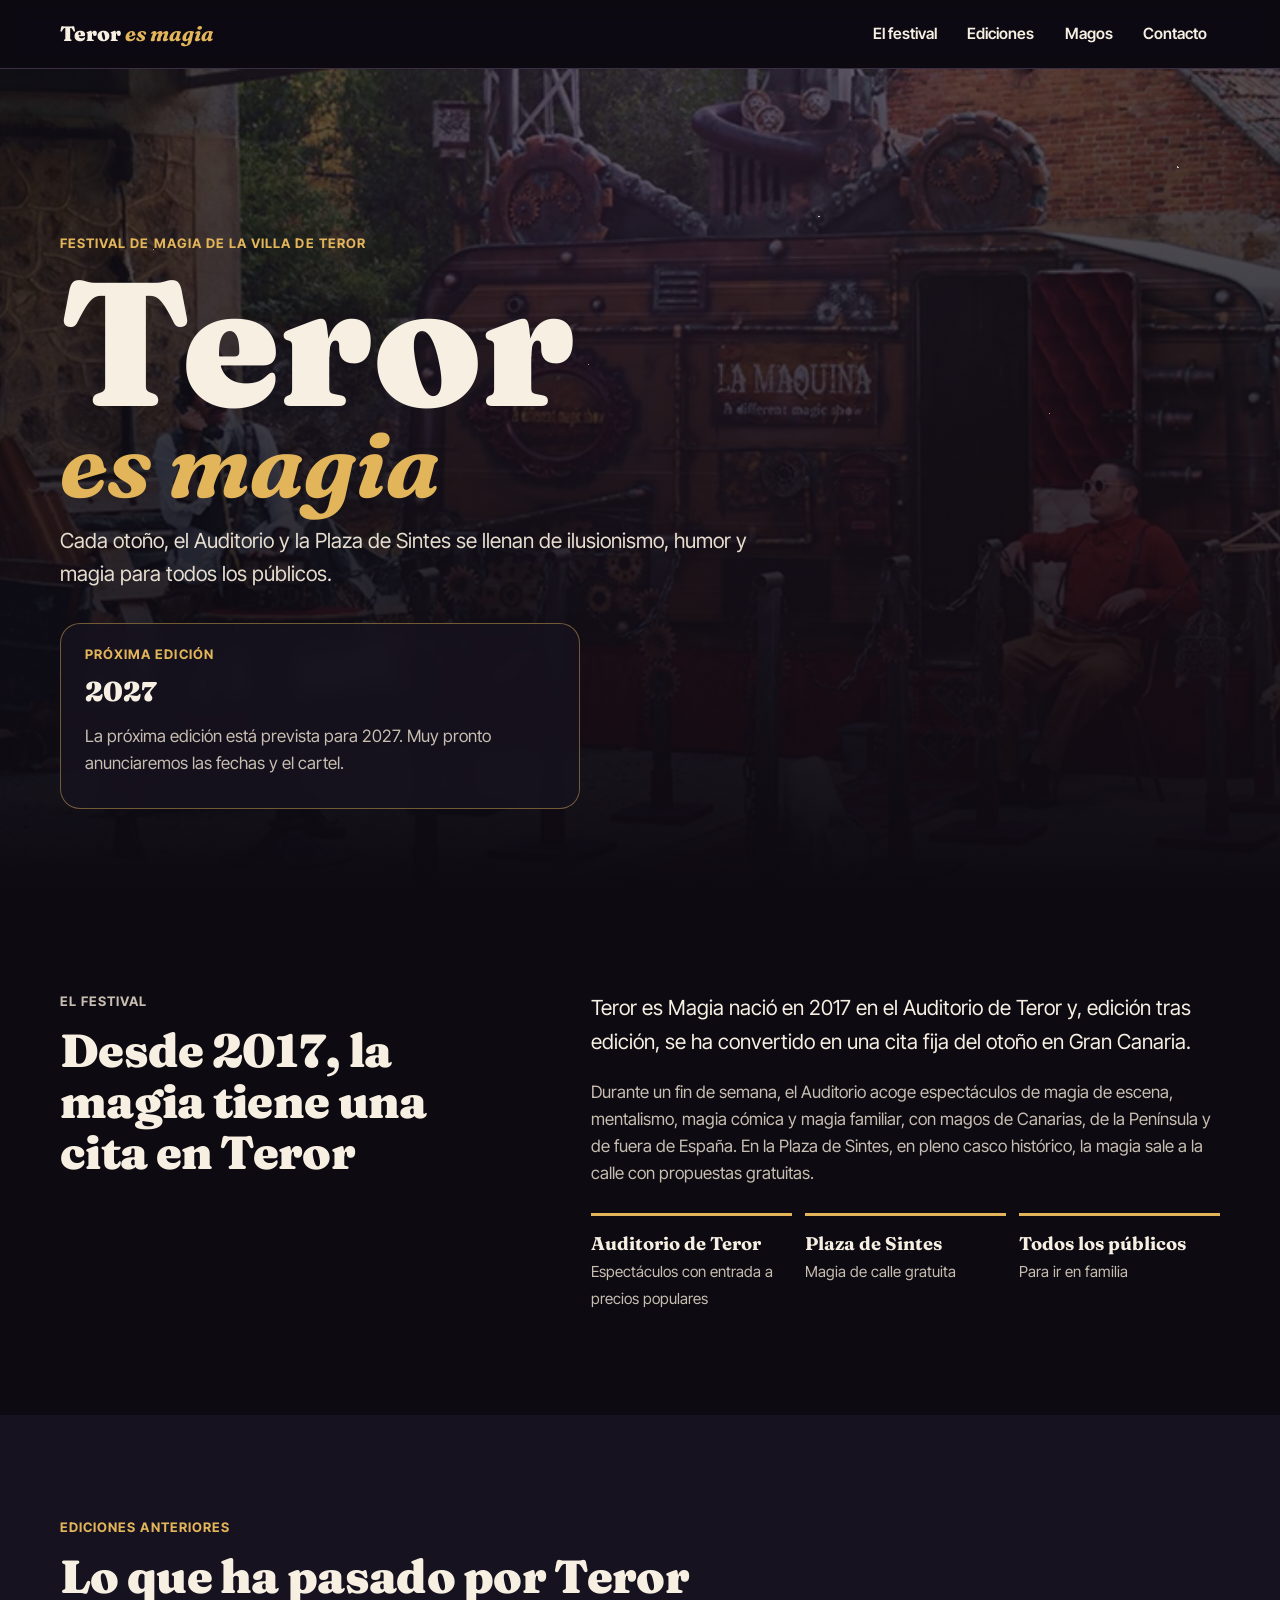
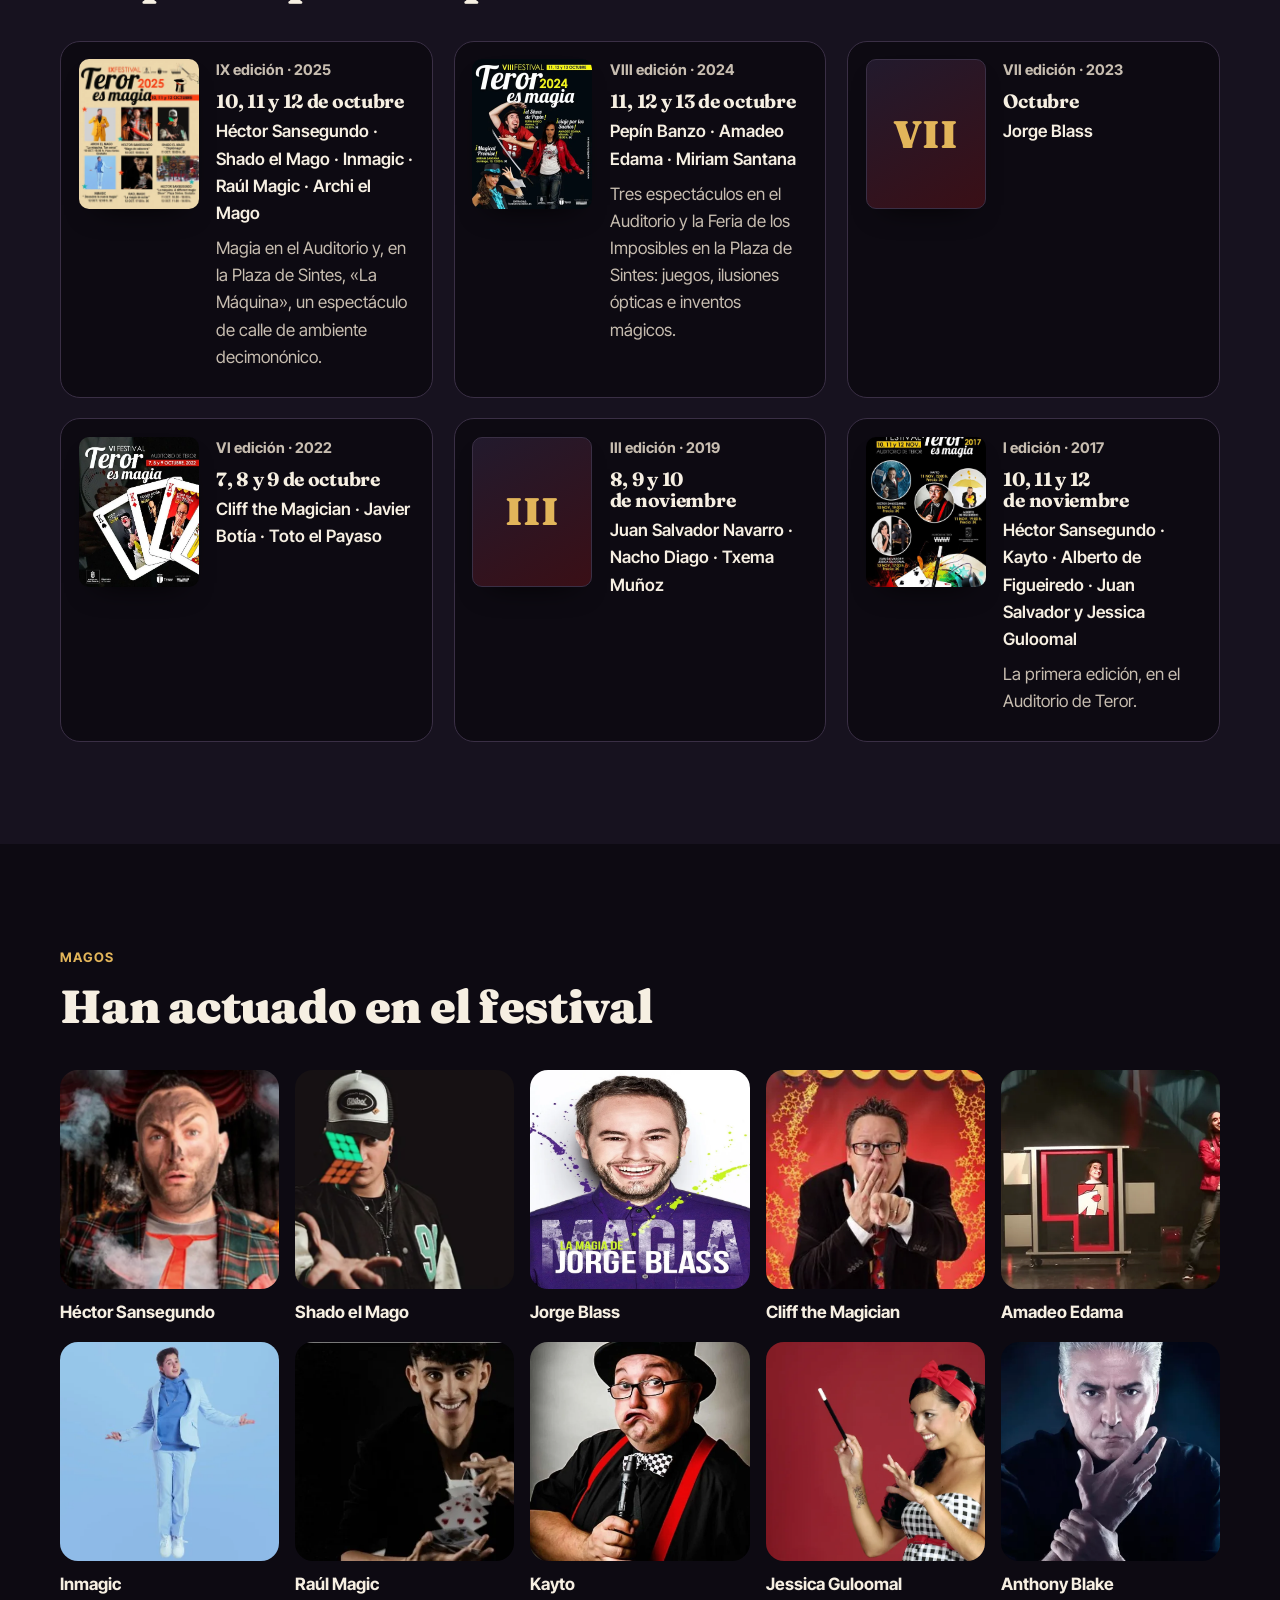
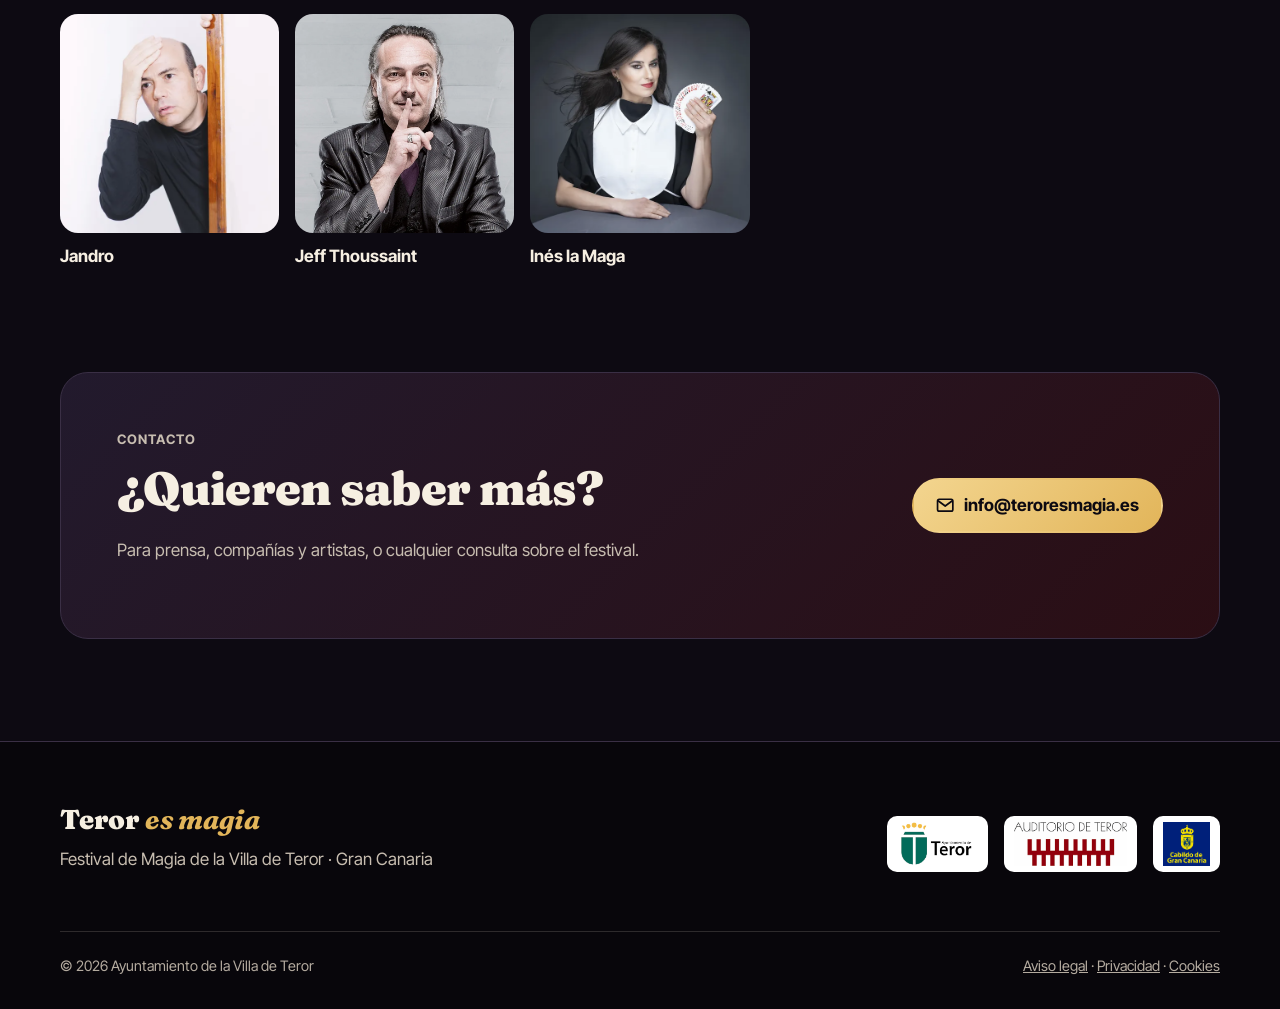
==== commit ea155082: "Teror es Magia: añade a Anthony Blake, Jandro, Jeff Thoussaint e Inés la Maga; próxima edición 2027;" ====
--- a/index.html
+++ b/index.html
@@ -42,8 +42,8 @@
     <p class="entradilla">Cada otoño, el Auditorio y la Plaza de Sintes se llenan de ilusionismo, humor y magia para todos los públicos.</p>
     <div class="proxima aparece">
       <p class="proxima-etiqueta">Próxima edición</p>
-      <p class="proxima-fechas">Fechas por anunciar</p>
-      <p>Muy pronto anunciaremos las fechas y el cartel de la próxima edición.</p>
+      <p class="proxima-fechas">2027</p>
+      <p>La próxima edición está prevista para 2027. Muy pronto anunciaremos las fechas y el cartel.</p>
       
     </div>
   </div>
@@ -98,7 +98,7 @@
 <section class="seccion" id="magos" aria-labelledby="t-magos">
   <div class="contenedor">
     <div class="cabecera-seccion"><p class="antetitulo">Magos</p><h2 id="t-magos">Han actuado en el festival</h2></div>
-    <ul class="magos"><li class="mago aparece"><img class="mago-foto" src="/img/magos/hector-sansegundo-800.webp" srcset="/img/magos/hector-sansegundo-800.webp 800w, /img/magos/hector-sansegundo-1600.webp 1600w" sizes="(min-width: 900px) 220px, 45vw" alt="Héctor Sansegundo" loading="lazy" decoding="async"><p>Héctor Sansegundo</p></li><li class="mago aparece"><img class="mago-foto" src="/img/magos/shado-el-mago-800.webp" srcset="/img/magos/shado-el-mago-800.webp 800w, /img/magos/shado-el-mago-1600.webp 1600w" sizes="(min-width: 900px) 220px, 45vw" alt="Shado el Mago" loading="lazy" decoding="async"><p>Shado el Mago</p></li><li class="mago aparece"><img class="mago-foto" src="/img/magos/jorge-blass-800.webp" srcset="/img/magos/jorge-blass-800.webp 800w, /img/magos/jorge-blass-1600.webp 1600w" sizes="(min-width: 900px) 220px, 45vw" alt="Jorge Blass" loading="lazy" decoding="async"><p>Jorge Blass</p></li><li class="mago aparece"><img class="mago-foto" src="/img/magos/cliff-the-magician-800.webp" srcset="/img/magos/cliff-the-magician-800.webp 800w, /img/magos/cliff-the-magician-1600.webp 1600w" sizes="(min-width: 900px) 220px, 45vw" alt="Cliff the Magician" loading="lazy" decoding="async"><p>Cliff the Magician</p></li><li class="mago aparece"><img class="mago-foto" src="/img/magos/amadeo-edama-800.webp" srcset="/img/magos/amadeo-edama-800.webp 800w, /img/magos/amadeo-edama-1600.webp 1600w" sizes="(min-width: 900px) 220px, 45vw" alt="Amadeo Edama" loading="lazy" decoding="async"><p>Amadeo Edama</p></li><li class="mago aparece"><img class="mago-foto" src="/img/magos/inmagic-800.webp" srcset="/img/magos/inmagic-800.webp 800w, /img/magos/inmagic-1600.webp 1600w" sizes="(min-width: 900px) 220px, 45vw" alt="Inmagic" loading="lazy" decoding="async"><p>Inmagic</p></li><li class="mago aparece"><img class="mago-foto" src="/img/magos/raul-magic-800.webp" srcset="/img/magos/raul-magic-800.webp 800w, /img/magos/raul-magic-1600.webp 1600w" sizes="(min-width: 900px) 220px, 45vw" alt="Raúl Magic" loading="lazy" decoding="async"><p>Raúl Magic</p></li><li class="mago aparece"><img class="mago-foto" src="/img/magos/kayto-800.webp" srcset="/img/magos/kayto-800.webp 800w, /img/magos/kayto-1600.webp 1600w" sizes="(min-width: 900px) 220px, 45vw" alt="Kayto" loading="lazy" decoding="async"><p>Kayto</p></li><li class="mago aparece"><img class="mago-foto" src="/img/magos/jessica-guloomal-800.webp" srcset="/img/magos/jessica-guloomal-800.webp 800w, /img/magos/jessica-guloomal-1600.webp 1600w" sizes="(min-width: 900px) 220px, 45vw" alt="Jessica Guloomal" loading="lazy" decoding="async"><p>Jessica Guloomal</p></li></ul>
+    <ul class="magos"><li class="mago aparece"><img class="mago-foto" src="/img/magos/hector-sansegundo-800.webp" srcset="/img/magos/hector-sansegundo-800.webp 800w, /img/magos/hector-sansegundo-1600.webp 1600w" sizes="(min-width: 900px) 220px, 45vw" alt="Héctor Sansegundo" loading="lazy" decoding="async"><p>Héctor Sansegundo</p></li><li class="mago aparece"><img class="mago-foto" src="/img/magos/shado-el-mago-800.webp" srcset="/img/magos/shado-el-mago-800.webp 800w, /img/magos/shado-el-mago-1600.webp 1600w" sizes="(min-width: 900px) 220px, 45vw" alt="Shado el Mago" loading="lazy" decoding="async"><p>Shado el Mago</p></li><li class="mago aparece"><img class="mago-foto" src="/img/magos/jorge-blass-800.webp" srcset="/img/magos/jorge-blass-800.webp 800w, /img/magos/jorge-blass-1600.webp 1600w" sizes="(min-width: 900px) 220px, 45vw" alt="Jorge Blass" loading="lazy" decoding="async"><p>Jorge Blass</p></li><li class="mago aparece"><img class="mago-foto" src="/img/magos/cliff-the-magician-800.webp" srcset="/img/magos/cliff-the-magician-800.webp 800w, /img/magos/cliff-the-magician-1600.webp 1600w" sizes="(min-width: 900px) 220px, 45vw" alt="Cliff the Magician" loading="lazy" decoding="async"><p>Cliff the Magician</p></li><li class="mago aparece"><img class="mago-foto" src="/img/magos/amadeo-edama-800.webp" srcset="/img/magos/amadeo-edama-800.webp 800w, /img/magos/amadeo-edama-1600.webp 1600w" sizes="(min-width: 900px) 220px, 45vw" alt="Amadeo Edama" loading="lazy" decoding="async"><p>Amadeo Edama</p></li><li class="mago aparece"><img class="mago-foto" src="/img/magos/inmagic-800.webp" srcset="/img/magos/inmagic-800.webp 800w, /img/magos/inmagic-1600.webp 1600w" sizes="(min-width: 900px) 220px, 45vw" alt="Inmagic" loading="lazy" decoding="async"><p>Inmagic</p></li><li class="mago aparece"><img class="mago-foto" src="/img/magos/raul-magic-800.webp" srcset="/img/magos/raul-magic-800.webp 800w, /img/magos/raul-magic-1600.webp 1600w" sizes="(min-width: 900px) 220px, 45vw" alt="Raúl Magic" loading="lazy" decoding="async"><p>Raúl Magic</p></li><li class="mago aparece"><img class="mago-foto" src="/img/magos/kayto-800.webp" srcset="/img/magos/kayto-800.webp 800w, /img/magos/kayto-1600.webp 1600w" sizes="(min-width: 900px) 220px, 45vw" alt="Kayto" loading="lazy" decoding="async"><p>Kayto</p></li><li class="mago aparece"><img class="mago-foto" src="/img/magos/jessica-guloomal-800.webp" srcset="/img/magos/jessica-guloomal-800.webp 800w, /img/magos/jessica-guloomal-1600.webp 1600w" sizes="(min-width: 900px) 220px, 45vw" alt="Jessica Guloomal" loading="lazy" decoding="async"><p>Jessica Guloomal</p></li><li class="mago aparece"><img class="mago-foto" src="/img/magos/anthony-blake-800.webp" srcset="/img/magos/anthony-blake-800.webp 800w, /img/magos/anthony-blake-1600.webp 1600w" sizes="(min-width: 900px) 220px, 45vw" alt="Anthony Blake" loading="lazy" decoding="async"><p>Anthony Blake</p></li><li class="mago aparece"><img class="mago-foto" src="/img/magos/jandro-800.webp" srcset="/img/magos/jandro-800.webp 800w, /img/magos/jandro-1600.webp 1600w" sizes="(min-width: 900px) 220px, 45vw" alt="Jandro" loading="lazy" decoding="async"><p>Jandro</p></li><li class="mago aparece"><img class="mago-foto" src="/img/magos/jeff-thoussaint-800.webp" srcset="/img/magos/jeff-thoussaint-800.webp 800w, /img/magos/jeff-thoussaint-1600.webp 1600w" sizes="(min-width: 900px) 220px, 45vw" alt="Jeff Thoussaint" loading="lazy" decoding="async"><p>Jeff Thoussaint</p></li><li class="mago aparece"><img class="mago-foto" src="/img/magos/ines-la-maga-800.webp" srcset="/img/magos/ines-la-maga-800.webp 800w, /img/magos/ines-la-maga-1600.webp 1600w" sizes="(min-width: 900px) 220px, 45vw" alt="Inés la Maga" loading="lazy" decoding="async"><p>Inés la Maga</p></li></ul>
   </div>
 </section>
 
@@ -122,7 +122,7 @@
       </div>
     </div>
     <div class="pie-base">
-      <span>© <span id="anio">2026</span> Grupo Livon SL</span>
+      <span>© <span id="anio">2026</span> Ayuntamiento de la Villa de Teror</span>
       <span><a href="/aviso-legal">Aviso legal</a> · <a href="/privacidad">Privacidad</a> · <a href="/cookies">Cookies</a></span>
     </div>
   </div>
